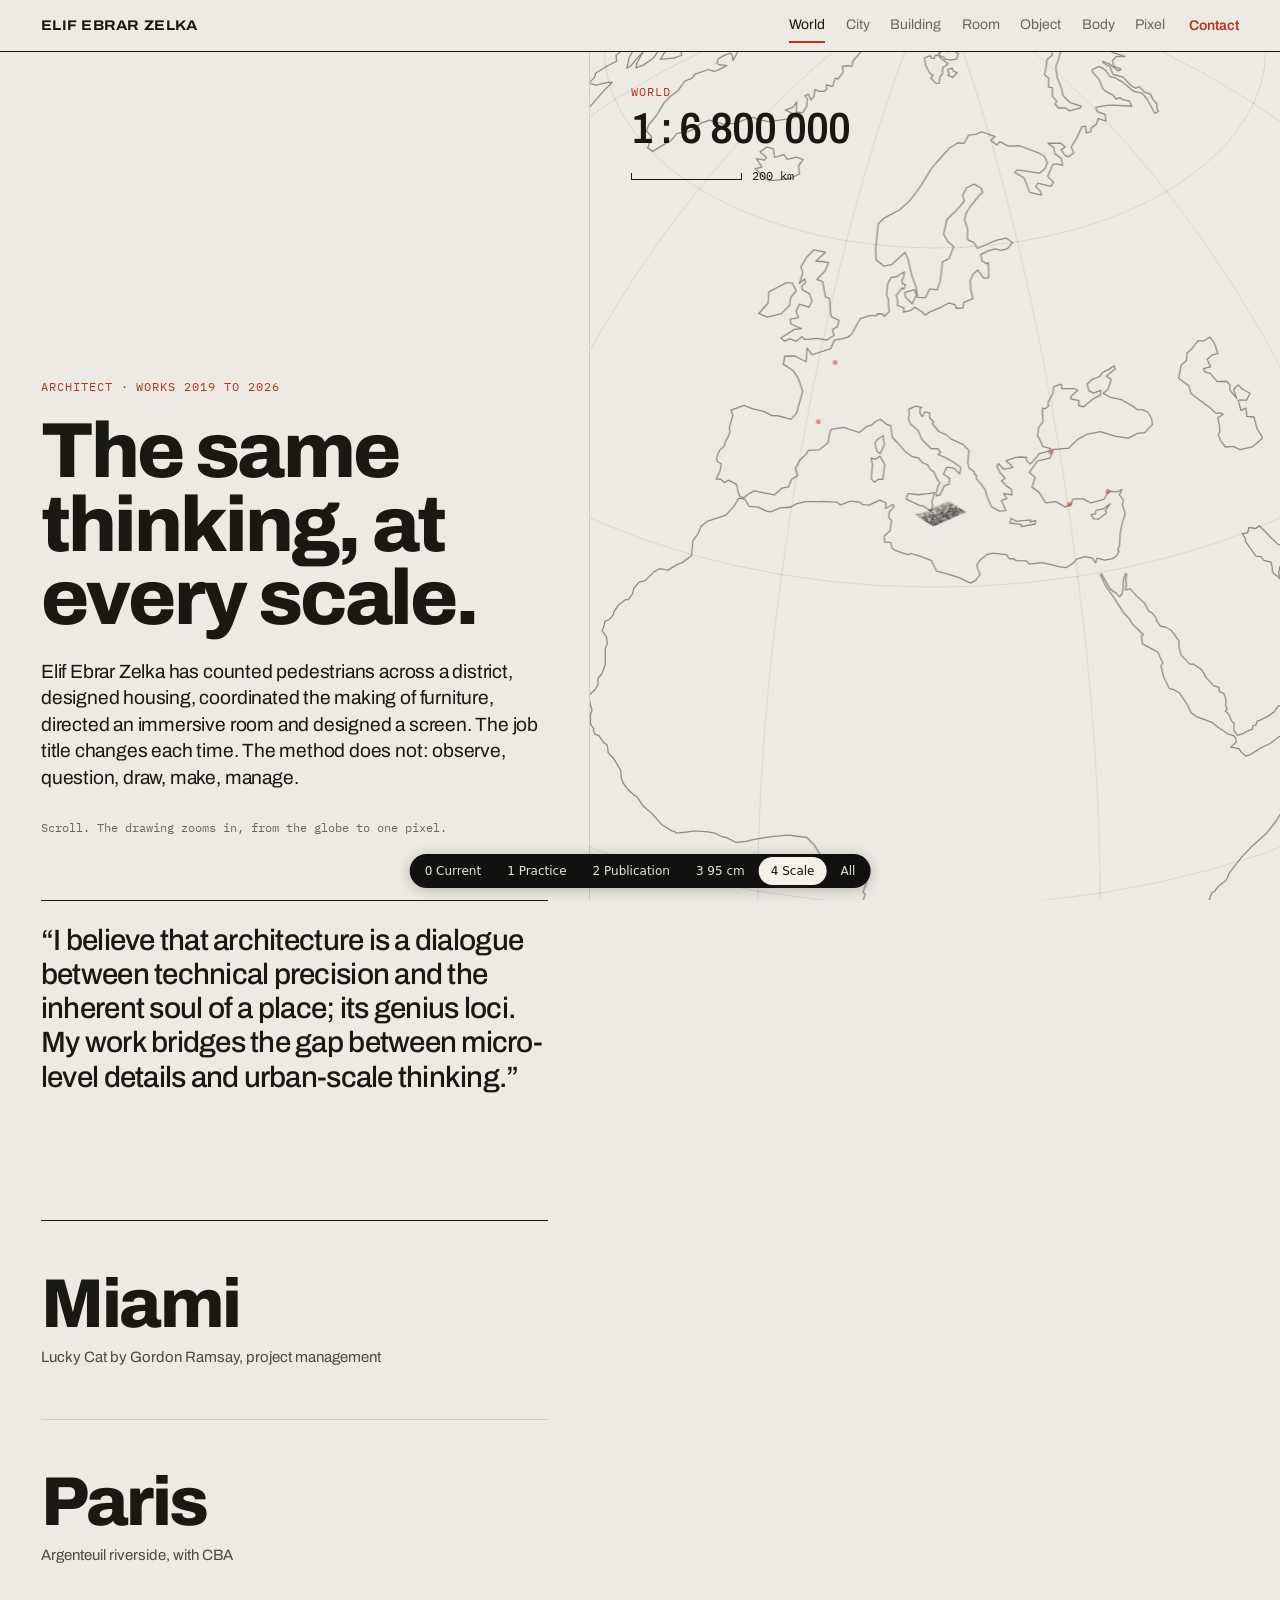
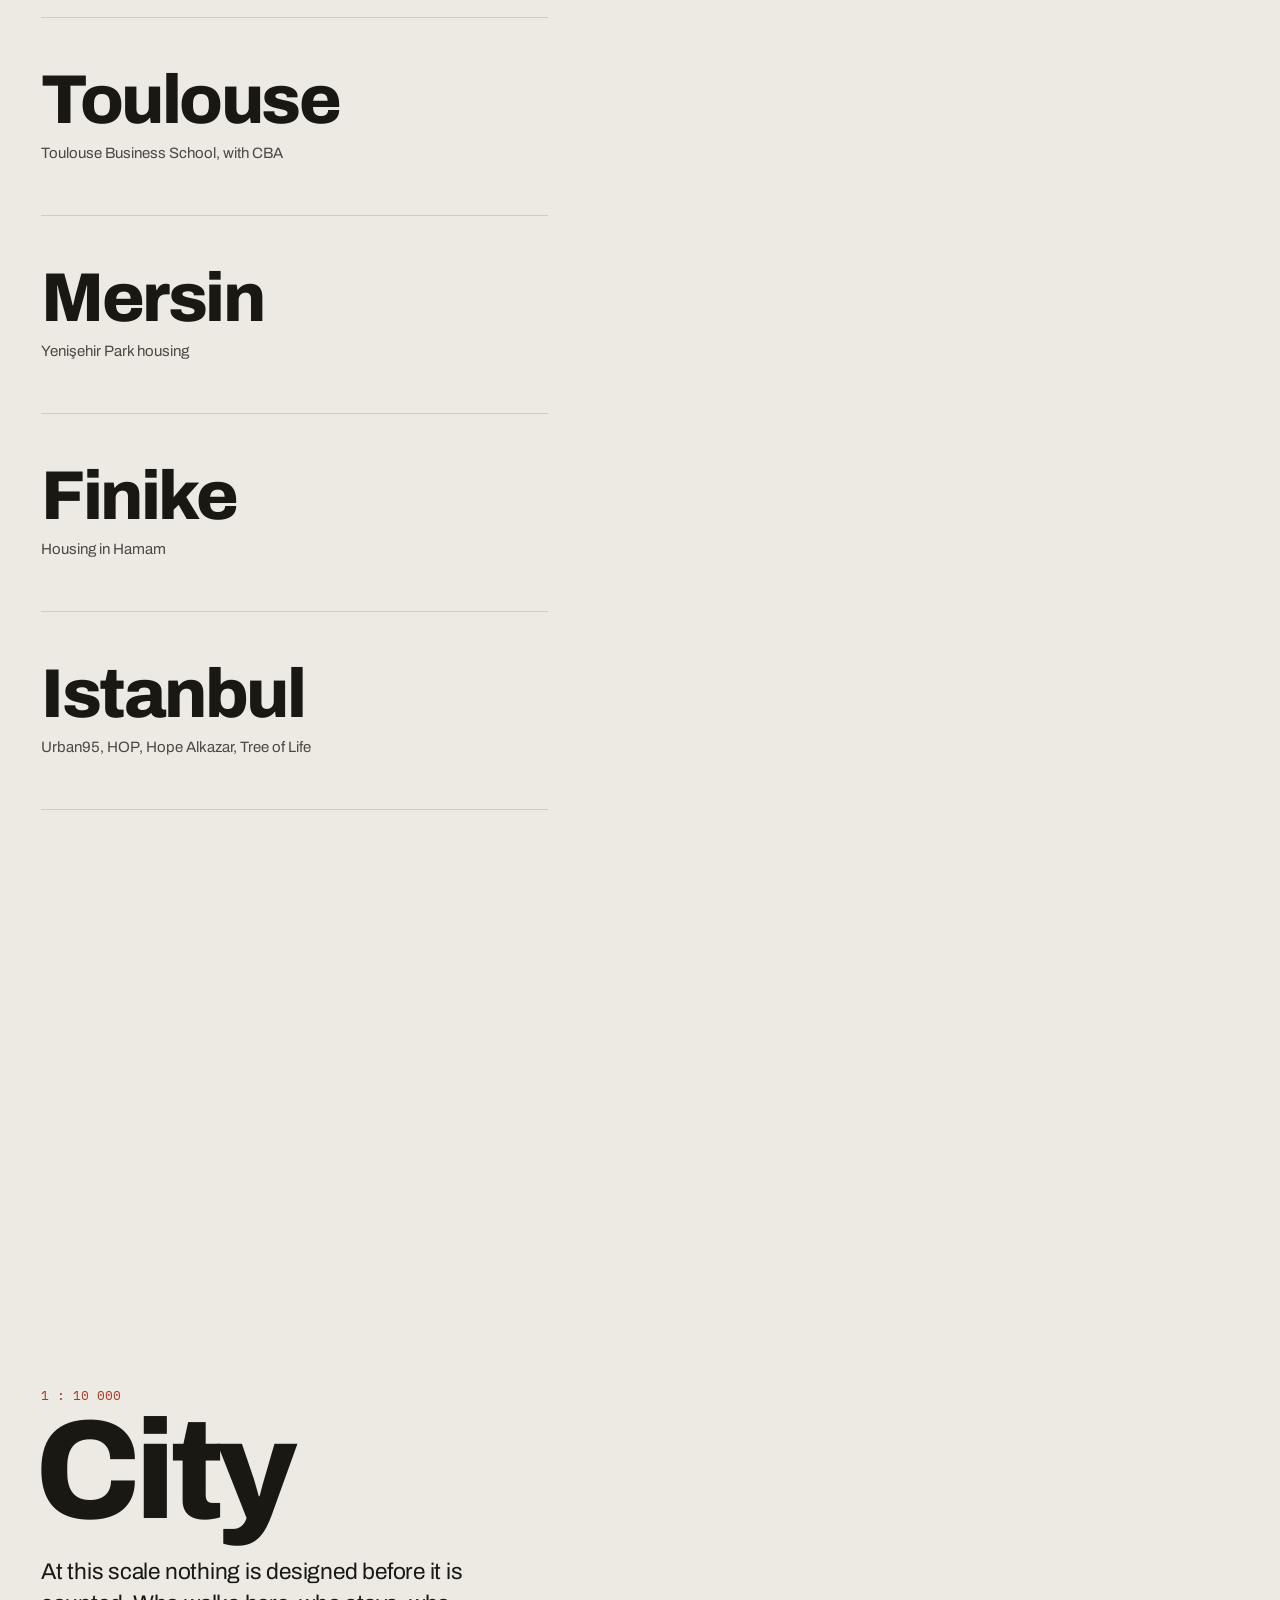
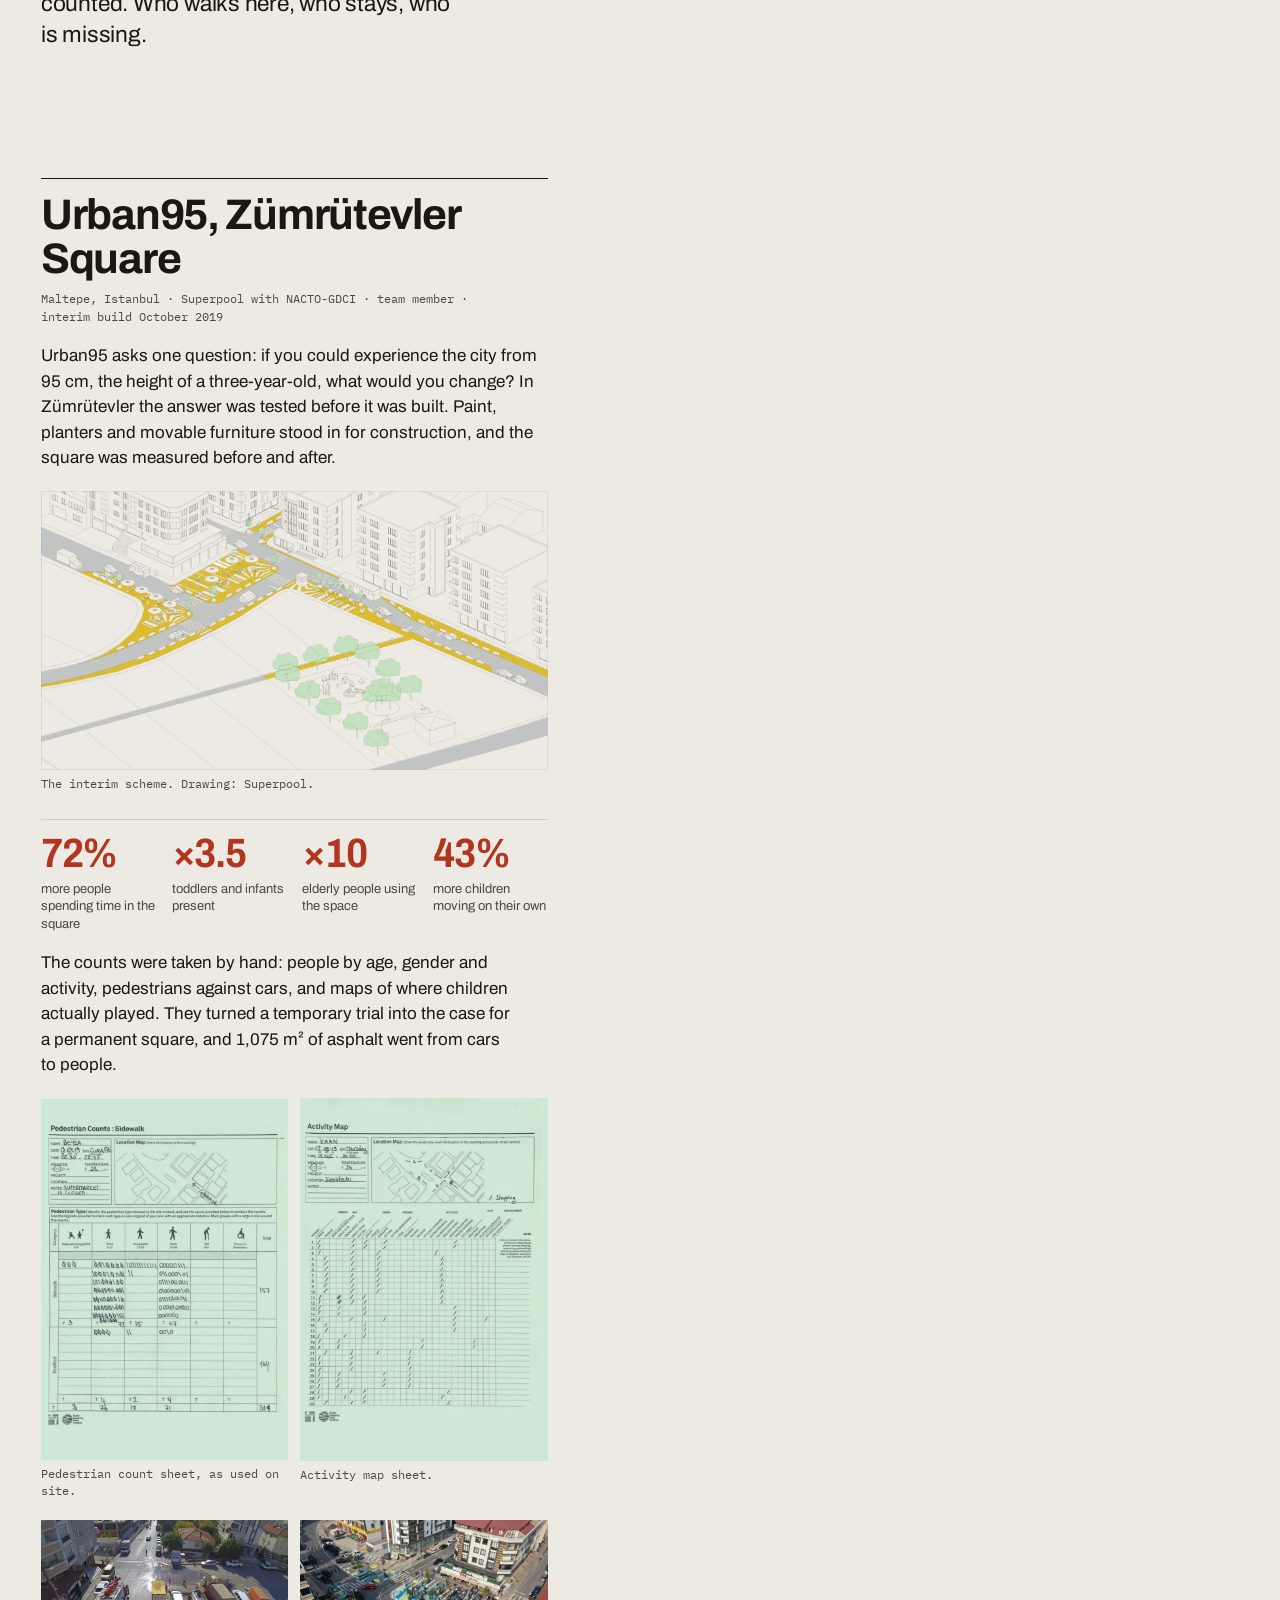
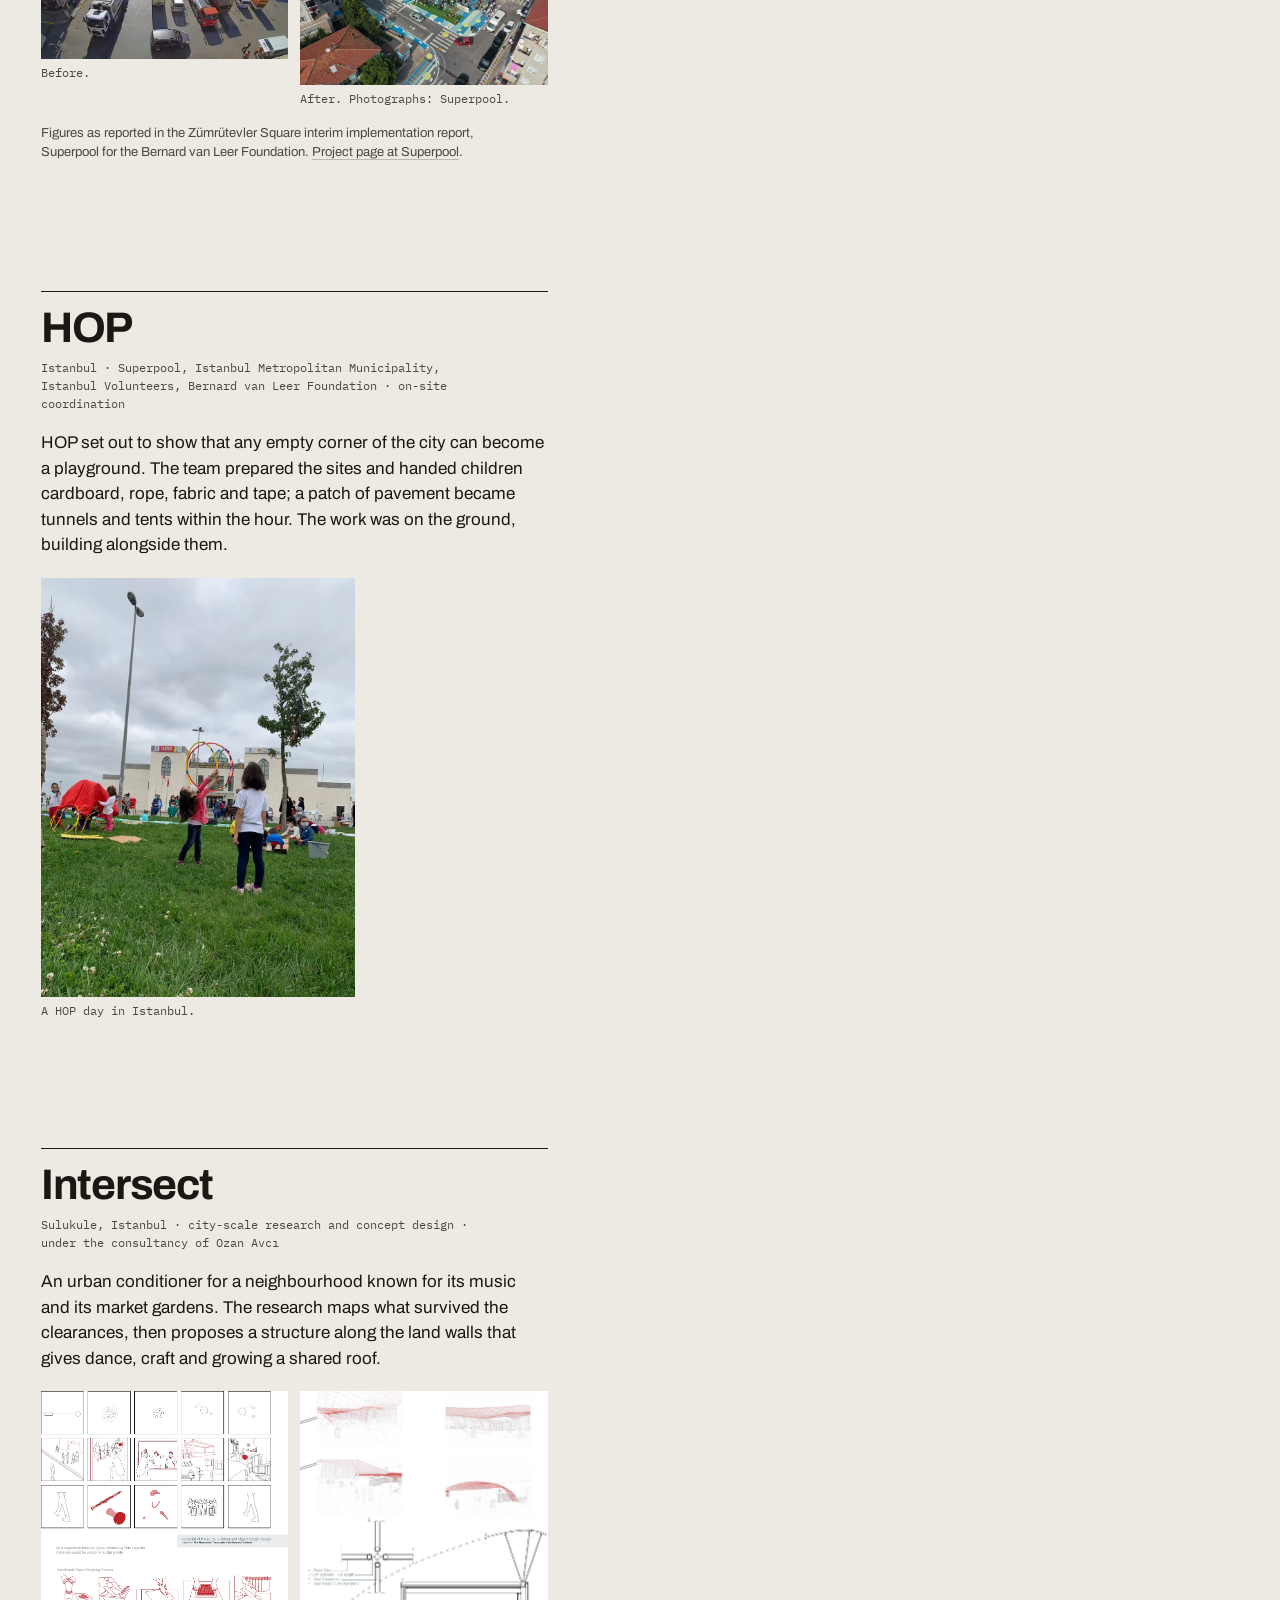
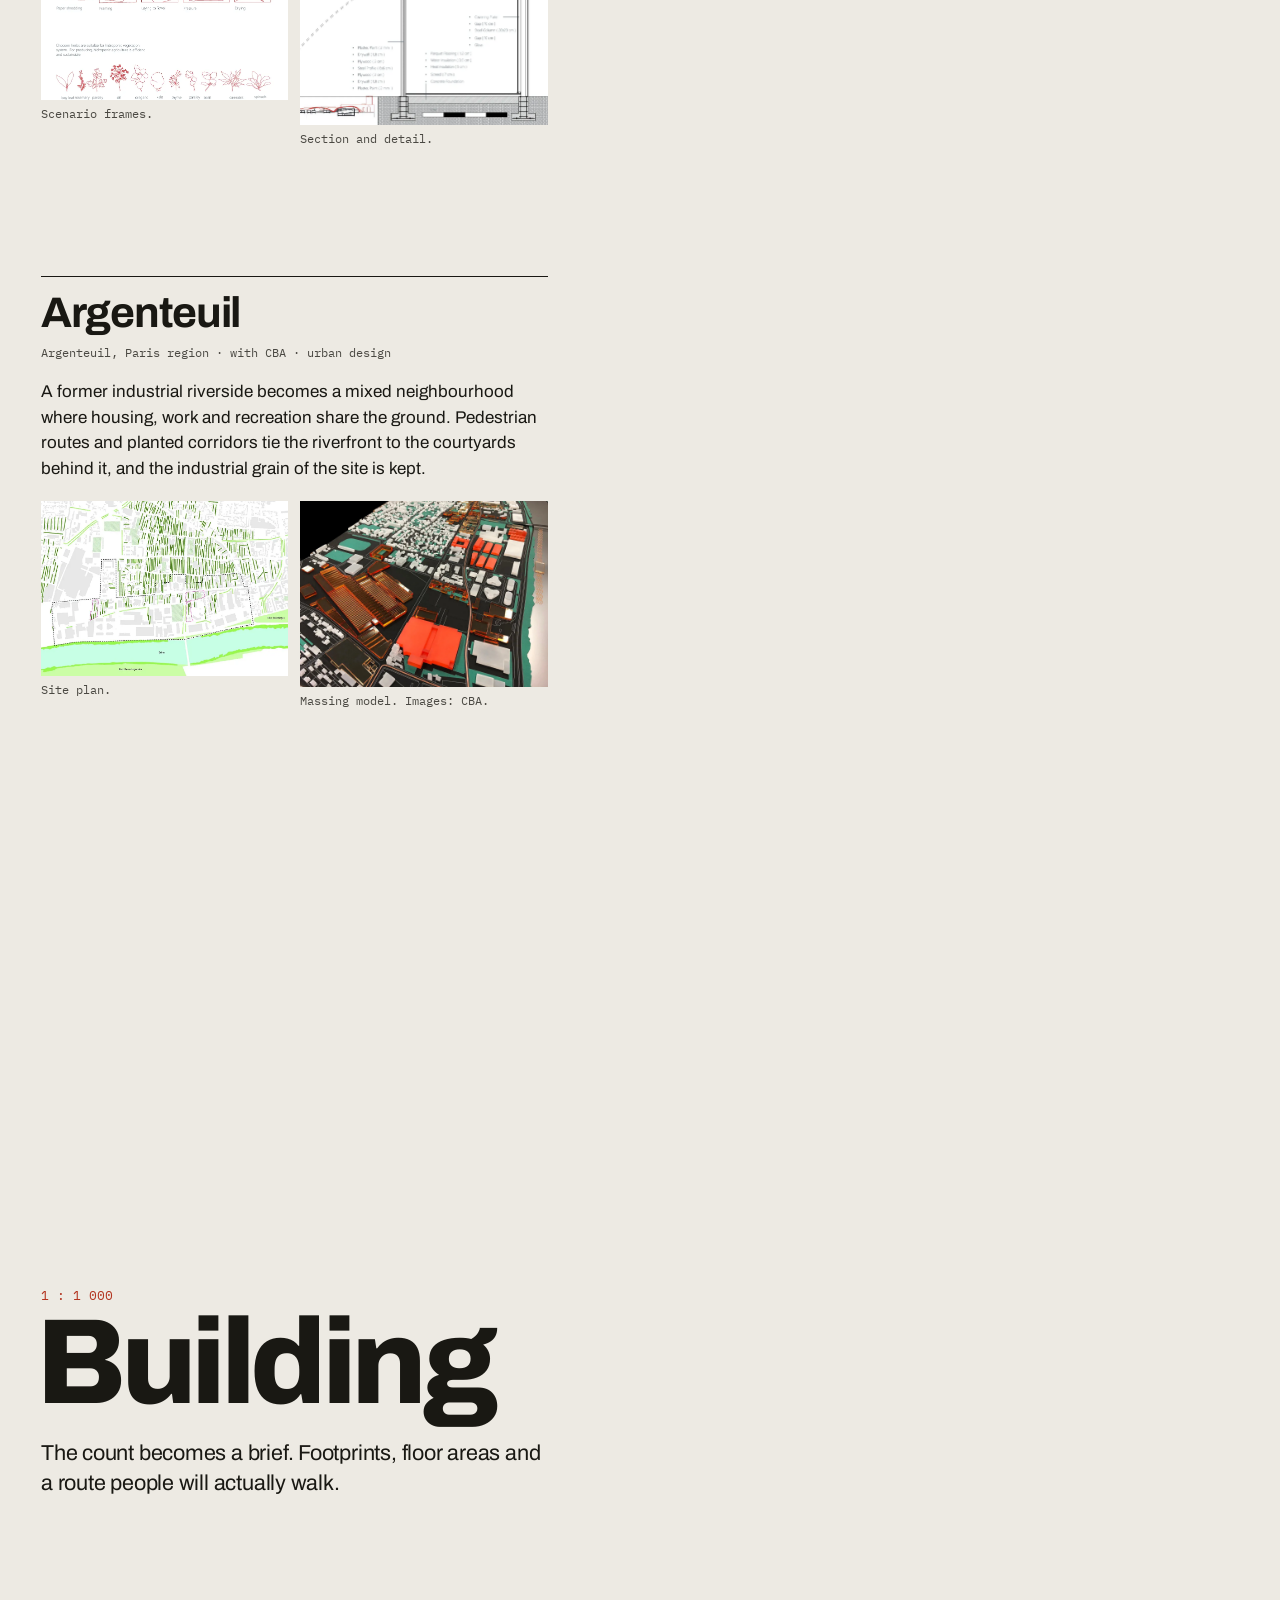
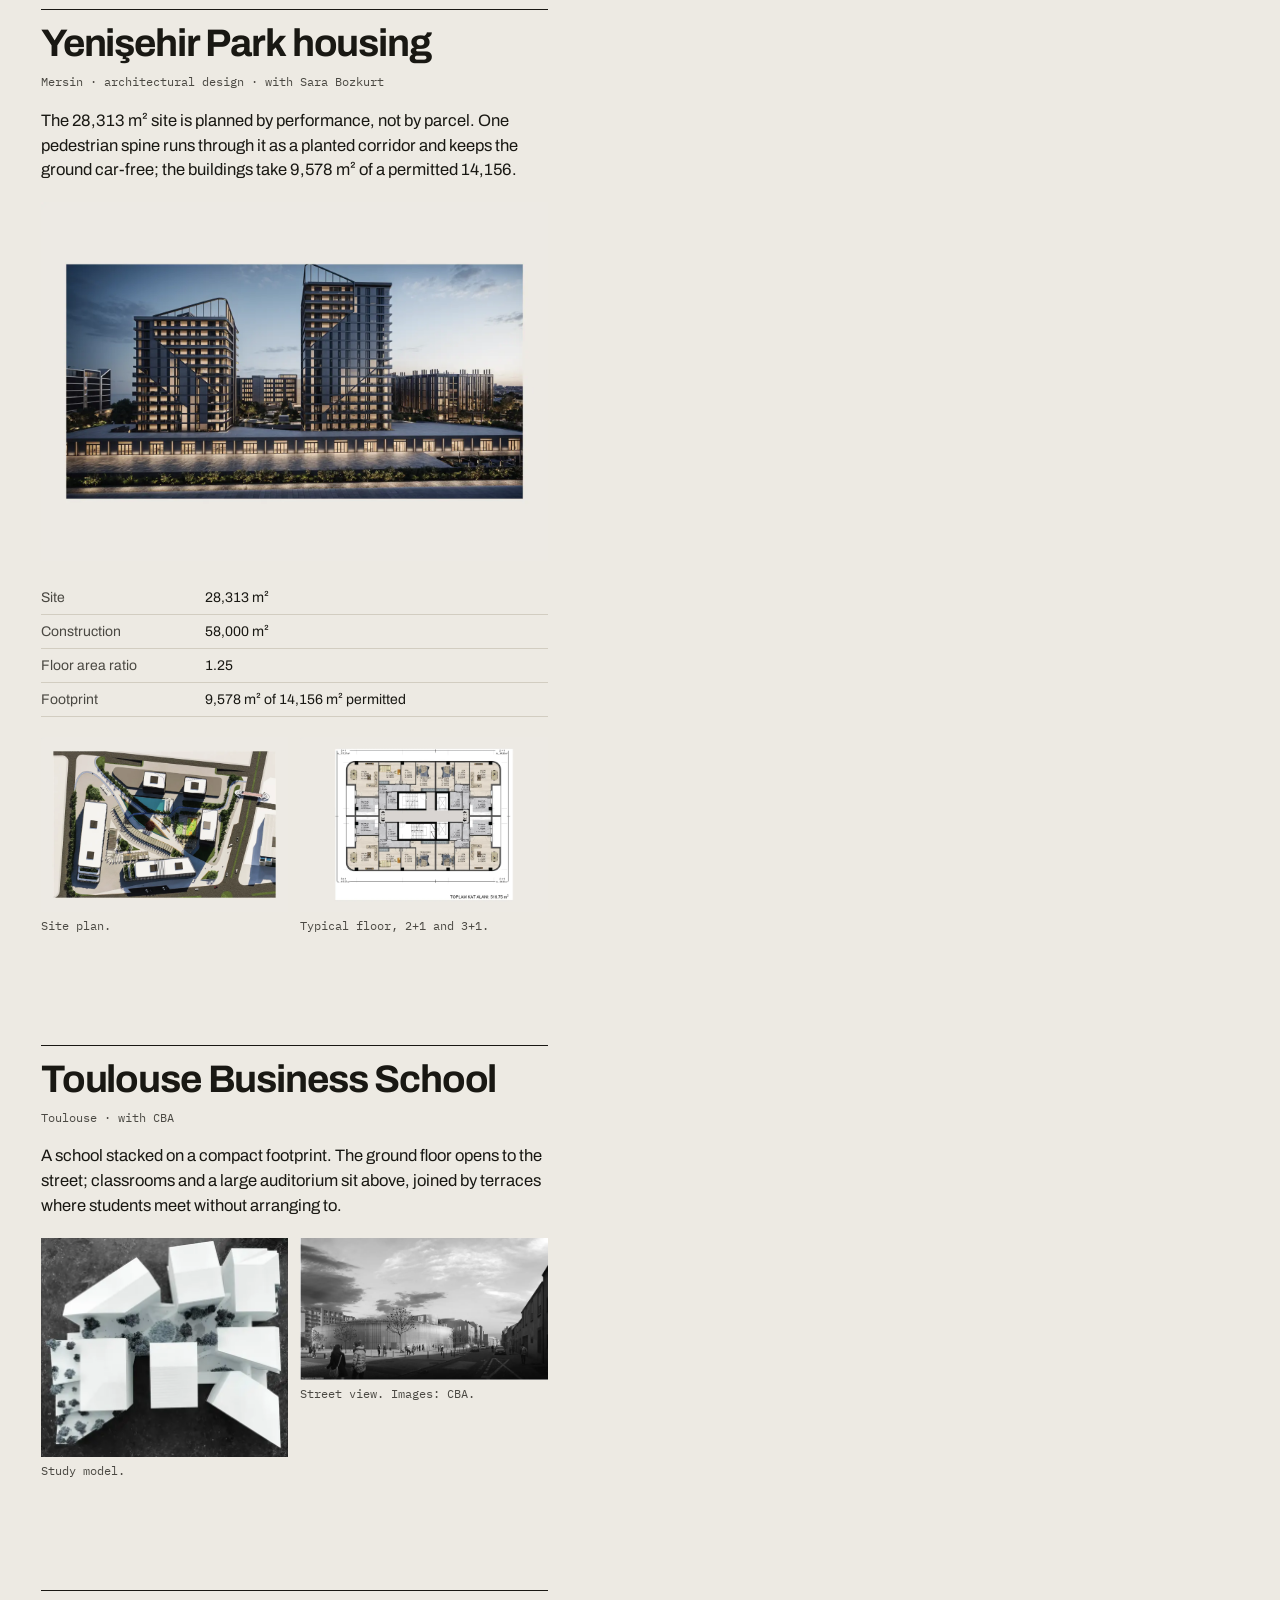
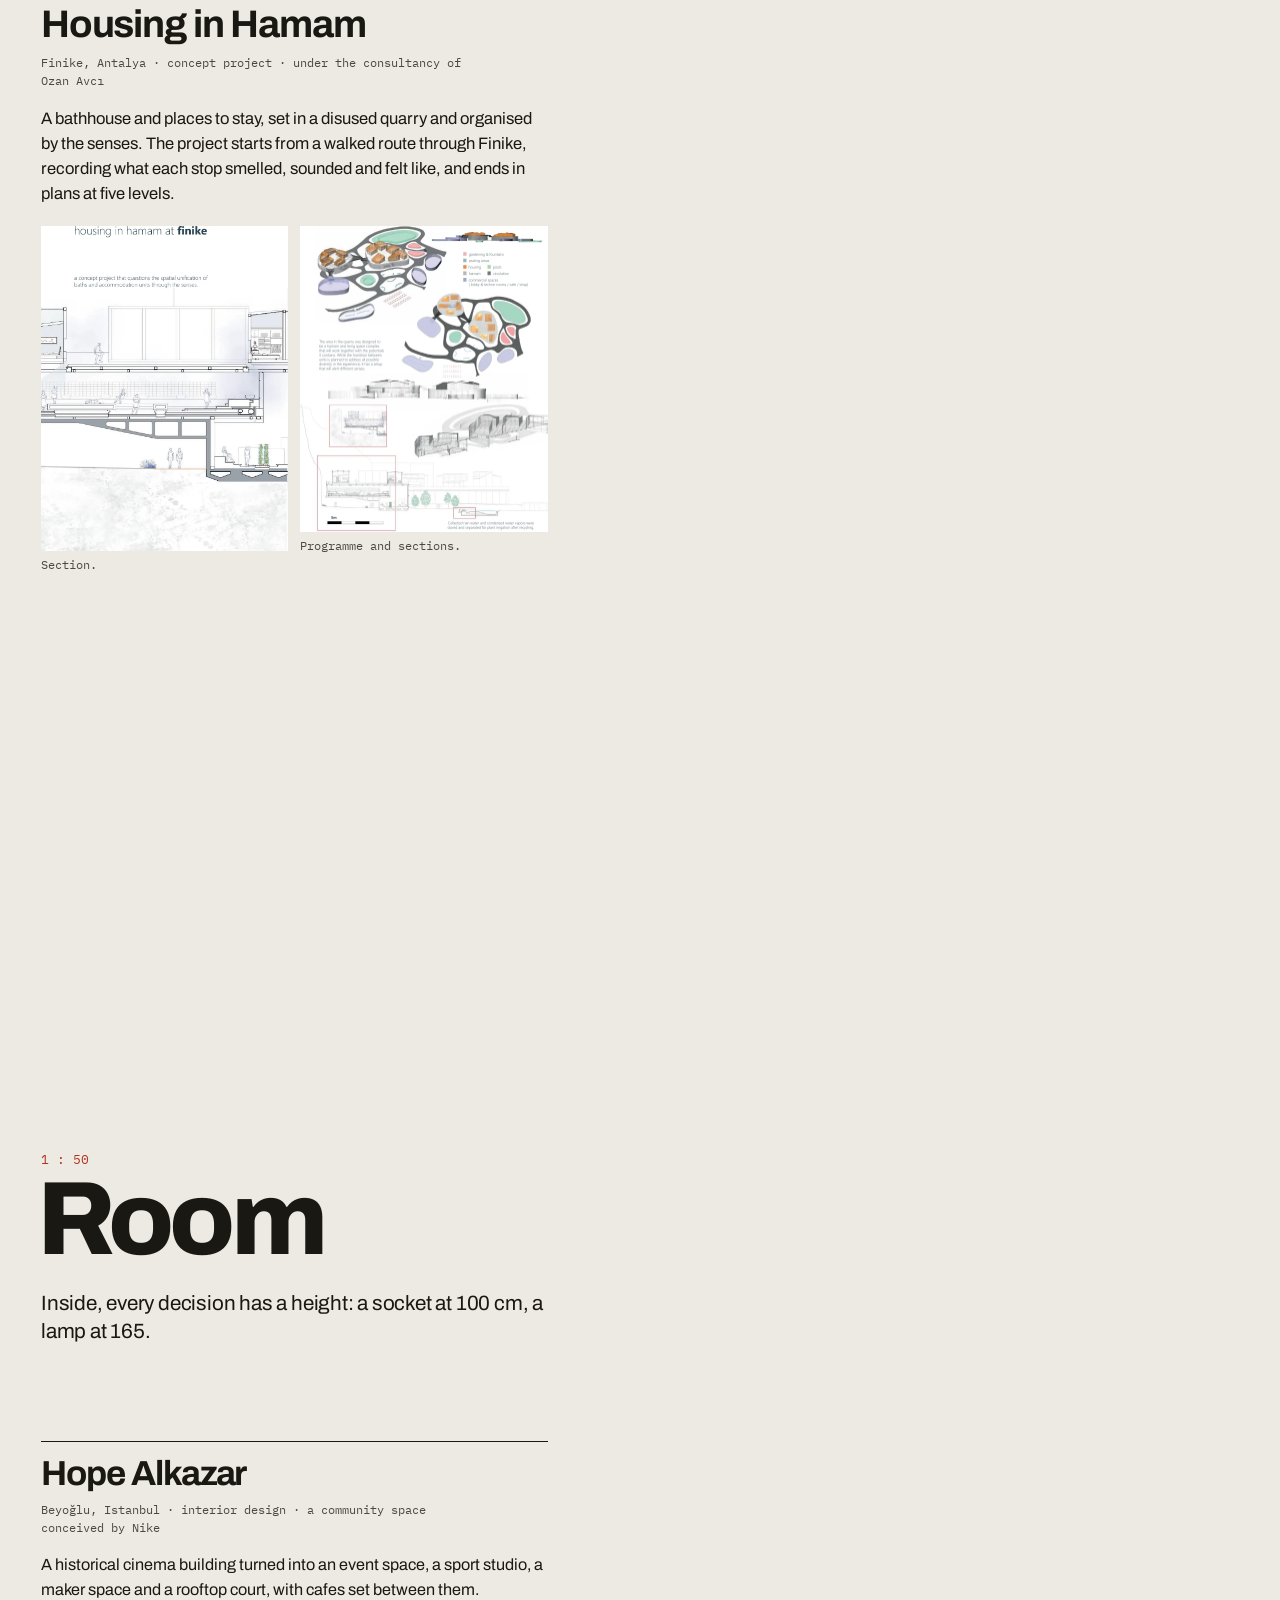
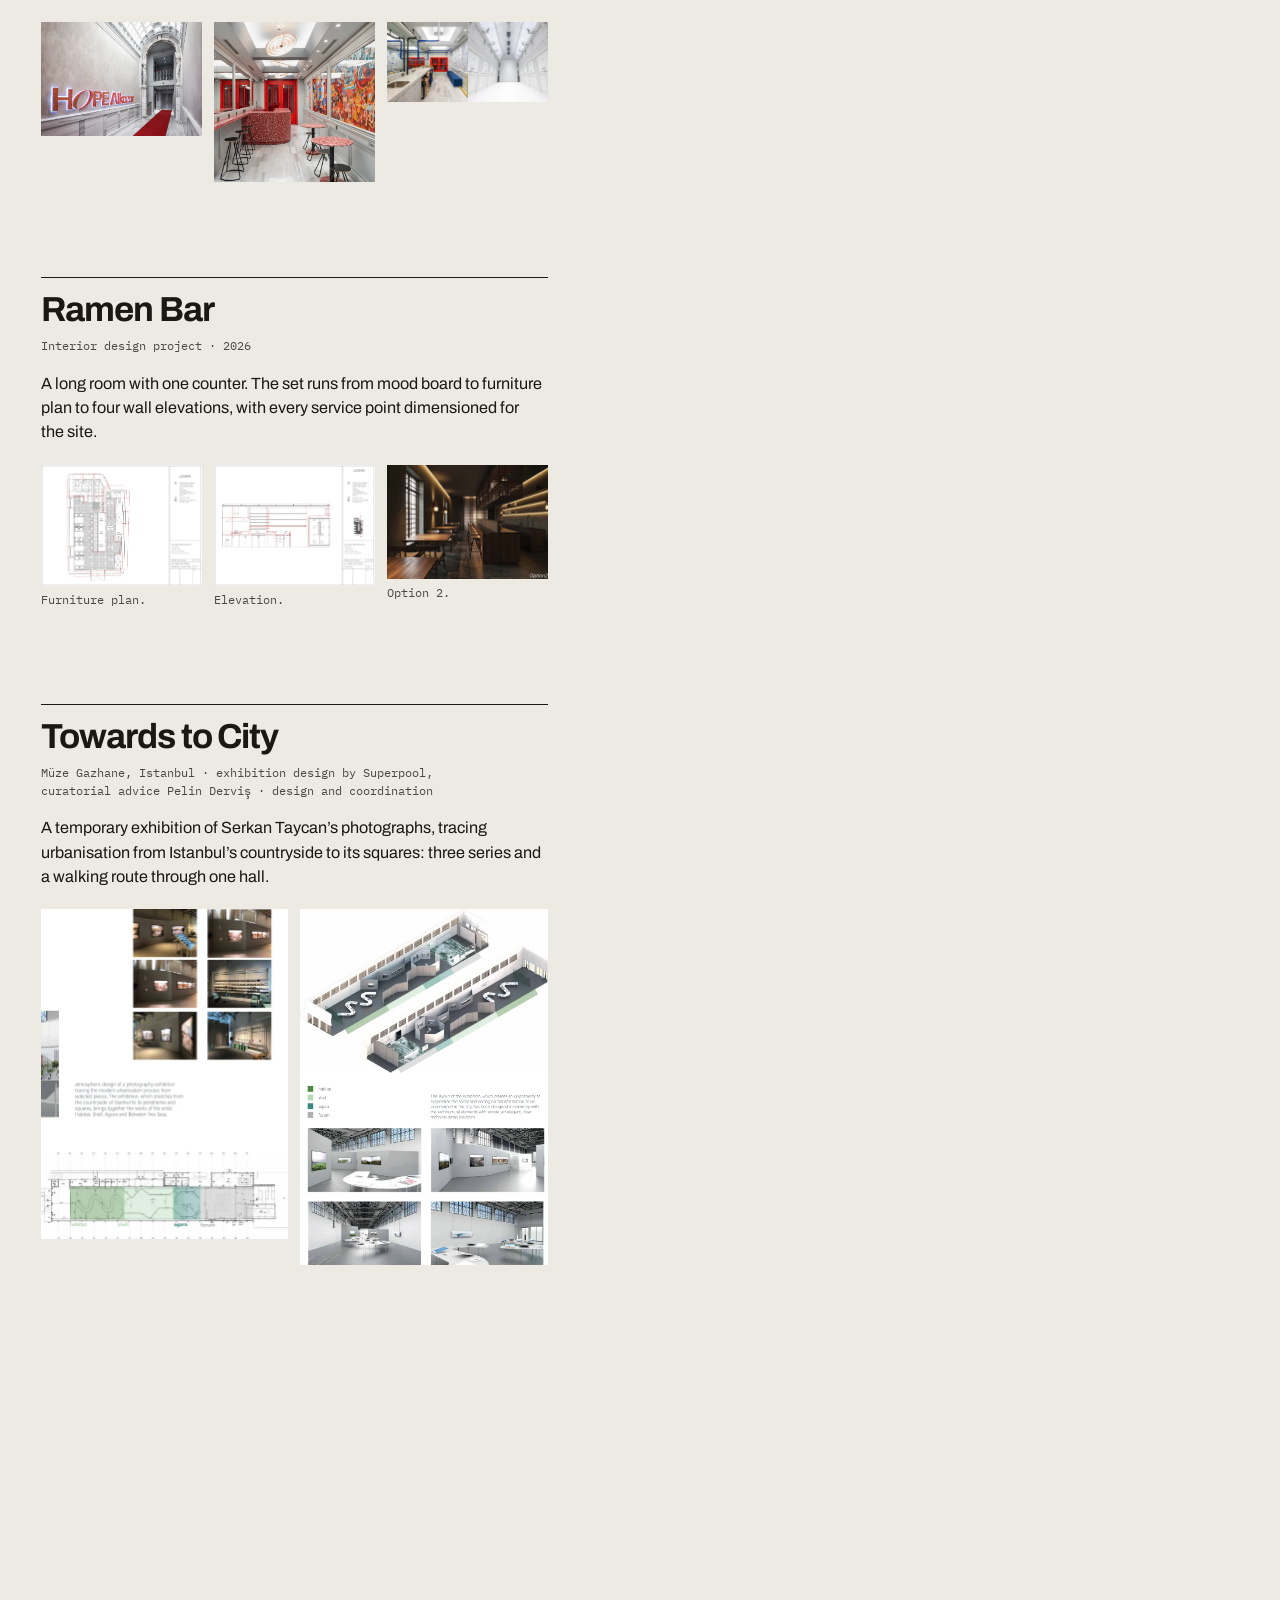
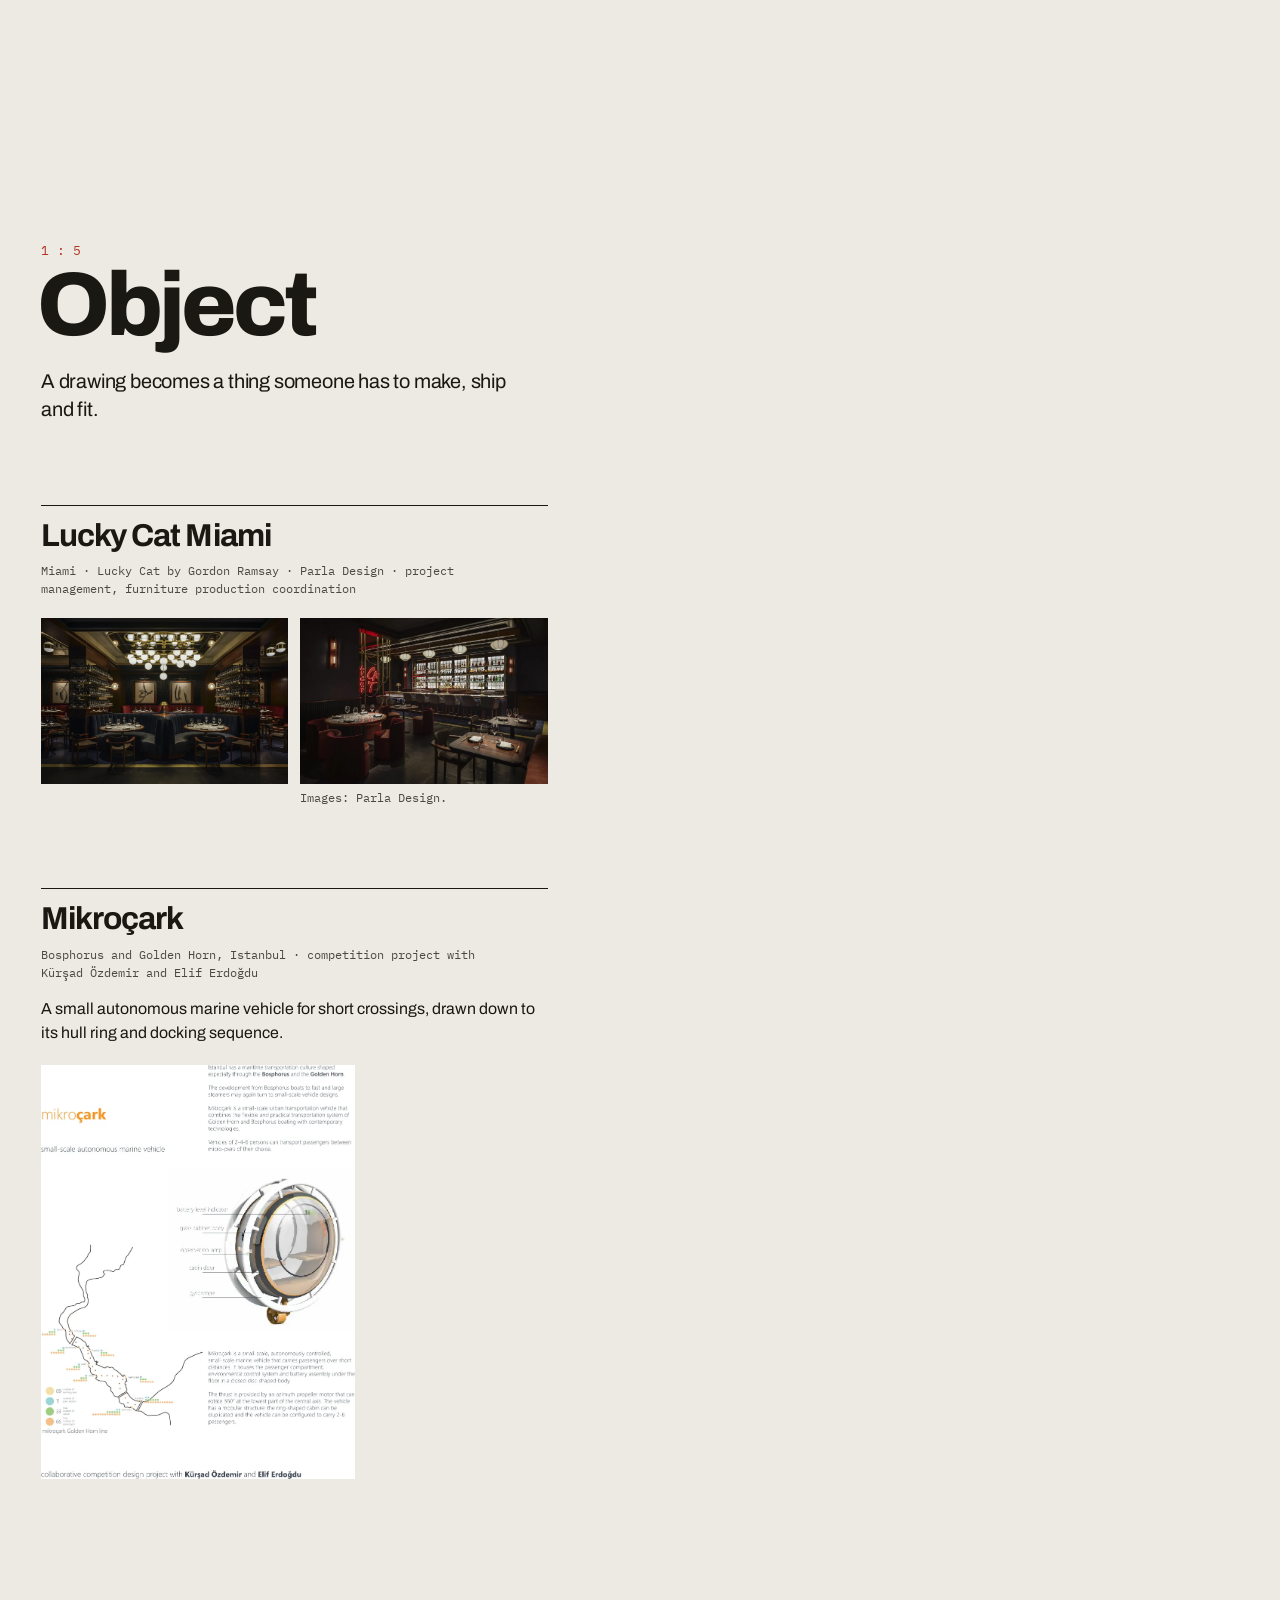
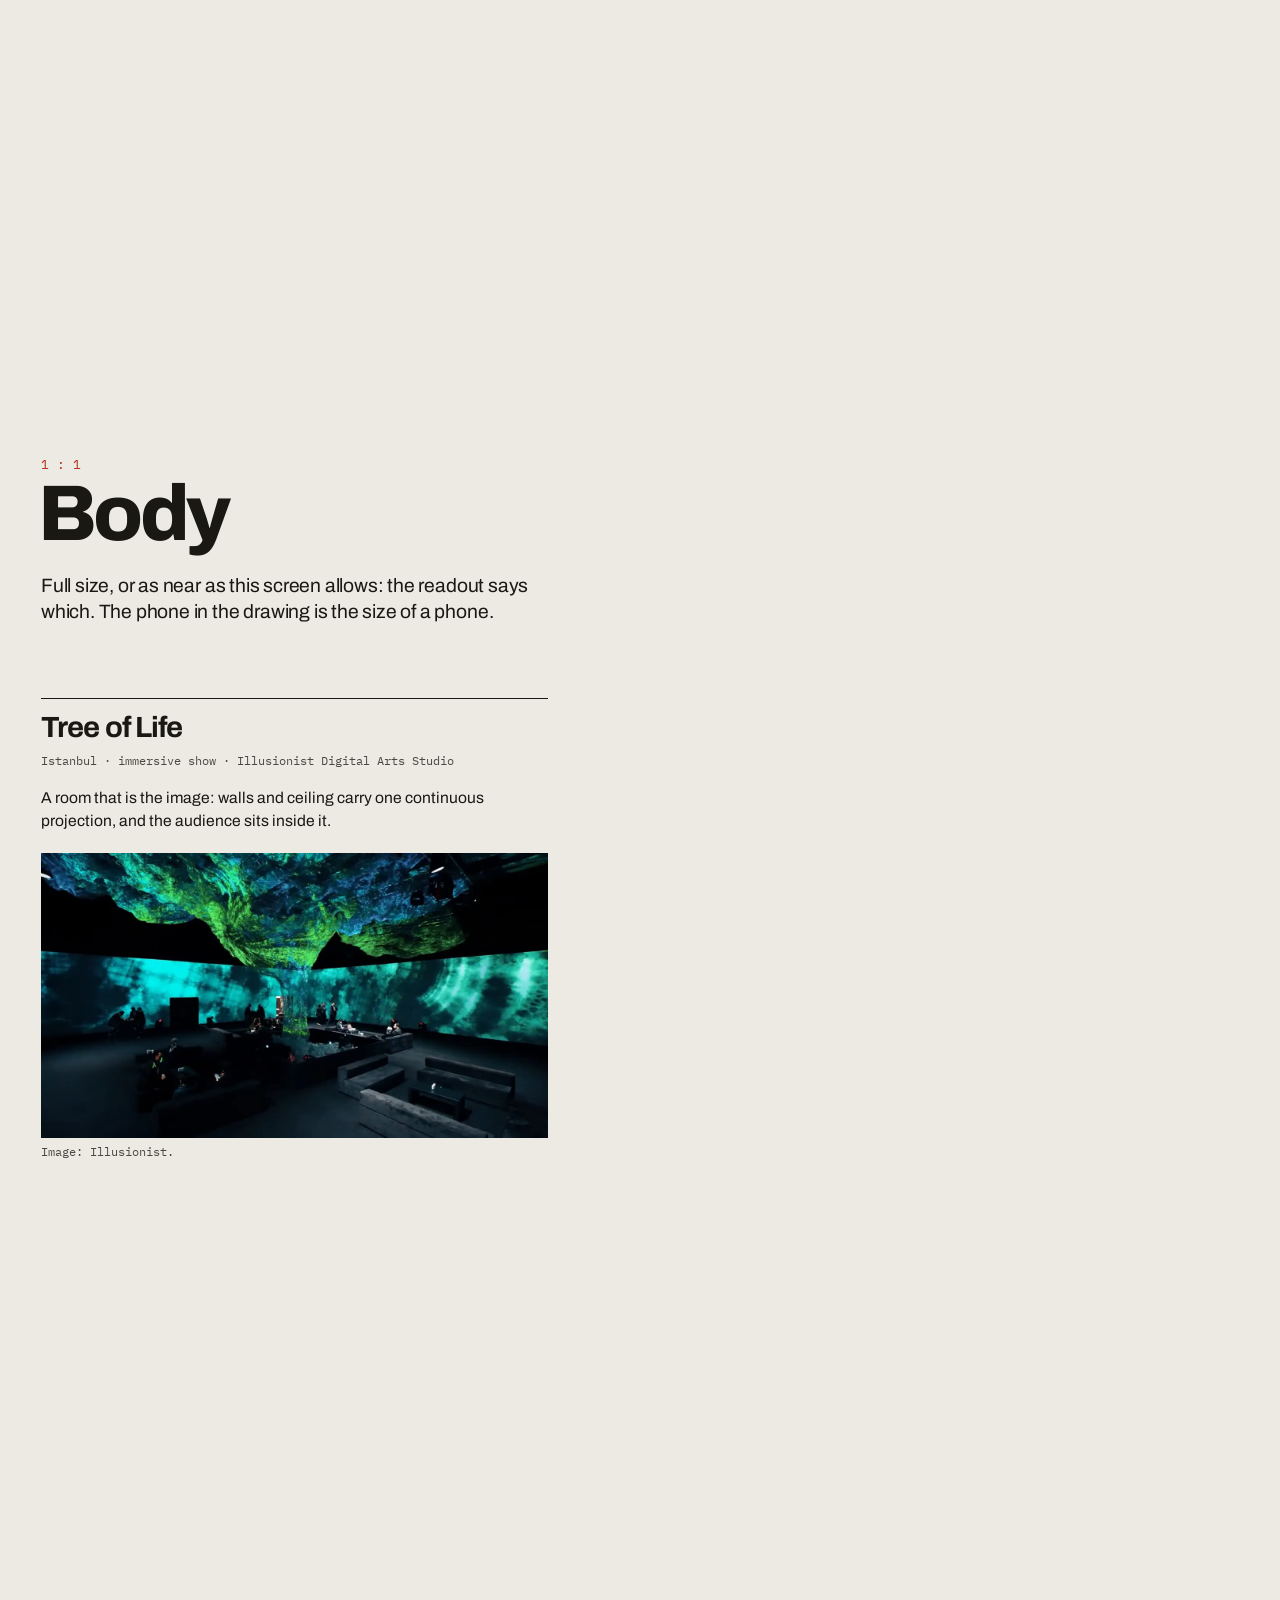
==== v4/index.html @ d8e7a348 "Add v4 Scale: a line-drawn globe that zooms from the world to a pixel One canvas turns to each proje" ====
<!doctype html>
<html lang="en">
<head>
<meta charset="utf-8">
<meta name="viewport" content="width=device-width, initial-scale=1, viewport-fit=cover">
<title>Elif Ebrar Zelka: works across scales</title>
<meta name="description" content="Elif Ebrar Zelka, architect. One way of thinking, shown at seven scales: from a city's pedestrian counts to a single pixel.">
<meta name="theme-color" content="#EDEAE3">
<link rel="icon" href="../favicon.svg" type="image/svg+xml">
<link rel="preconnect" href="https://fonts.googleapis.com">
<link rel="preconnect" href="https://fonts.gstatic.com" crossorigin>
<link href="https://fonts.googleapis.com/css2?family=Archivo:wdth,wght@62..125,400..800&amp;family=IBM+Plex+Mono:wght@400;500&amp;display=swap" rel="stylesheet">
<link rel="stylesheet" href="../shared/drawings.css">
<link rel="stylesheet" href="v4.css">
<script>document.documentElement.classList.add('js')</script>
</head>
<body>
<a class="skip" href="#world">Skip to the work</a>

<header class="top">
  <a class="brand" href="#world">Elif Ebrar Zelka</a>
  <nav class="ladder" aria-label="Scales">
    <a href="#world">World</a><a href="#city">City</a><a href="#building">Building</a><a href="#room">Room</a><a href="#object">Object</a><a href="#body">Body</a><a href="#pixel">Pixel</a>
  </nav>
  <a class="write" href="#contact">Contact</a>
</header>

<div class="stage" aria-hidden="true">
  <canvas id="wire"></canvas>
  <div class="hud">
    <p class="hud-stop" id="hud-stop">World</p>
    <p class="hud-n" id="hud-n">1 : 1</p>
    <div class="hud-scale"><i id="hud-bar"></i><span id="hud-len"></span></div>
  </div>
  <p class="hud-place" id="hud-place"></p>
</div>

<main>

<!-- ═══ WORLD ═══ -->
<section class="s s0" id="world" data-stop="World">
  <div class="hero" data-place="8,34">
    <p class="kicker">Architect · works 2019 to 2026</p>
    <h1>The same thinking, at every scale.</h1>
    <p class="lede">Elif Ebrar Zelka has counted pedestrians across a district, designed housing, coordinated the making of furniture, directed an immersive room and designed a screen. The job title changes each time. The method does not: observe, question, draw, make, manage.</p>
    <p class="hint">Scroll. The drawing zooms in, from the globe to one pixel.</p>
  </div>

  <blockquote class="say">
    <p>“I believe that architecture is a dialogue between technical precision and the inherent soul of a place; its genius loci. My work bridges the gap between micro-level details and urban-scale thinking.”</p>
  </blockquote>

  <ol class="places" aria-label="Where the work is">
    <li data-place="-80.19,25.76,Miami"><b>Miami</b><span>Lucky Cat by Gordon Ramsay, project management</span></li>
    <li data-place="2.25,48.95,Paris"><b>Paris</b><span>Argenteuil riverside, with CBA</span></li>
    <li data-place="1.44,43.6,Toulouse"><b>Toulouse</b><span>Toulouse Business School, with CBA</span></li>
    <li data-place="34.6,36.8,Mersin"><b>Mersin</b><span>Yenişehir Park housing</span></li>
    <li data-place="30.15,36.3,Finike"><b>Finike</b><span>Housing in Hamam</span></li>
    <li data-place="28.98,41.01,Istanbul"><b>Istanbul</b><span>Urban95, HOP, Hope Alkazar, Tree of Life</span></li>
  </ol>
</section>

<!-- ═══ CITY ═══ -->
<section class="s s1" id="city" data-stop="City">
  <header class="sh">
    <p class="sc">1 : 10 000</p>
    <h2>City</h2>
    <p class="lede">At this scale nothing is designed before it is counted. Who walks here, who stays, who is missing.</p>
  </header>

  <article class="pj" data-place="29.13,40.93,Istanbul" data-rv>
    <h3>Urban95, Zümrütevler Square</h3>
    <p class="meta">Maltepe, Istanbul · Superpool with NACTO-GDCI · team member · interim build October 2019</p>
    <p>Urban95 asks one question: if you could experience the city from 95 cm, the height of a three-year-old, what would you change? In Zümrütevler the answer was tested before it was built. Paint, planters and movable furniture stood in for construction, and the square was measured before and after.</p>
    <figure class="fig"><img src="img/urban95-axon.webp" width="1400" height="771" alt="Axonometric line drawing of the Zümrütevler junction with the reclaimed road surface marked in yellow" loading="lazy"><figcaption>The interim scheme. Drawing: Superpool.</figcaption></figure>
    <dl class="nums">
      <div><dt>72%</dt><dd>more people spending time in the square</dd></div>
      <div><dt>×3.5</dt><dd>toddlers and infants present</dd></div>
      <div><dt>×10</dt><dd>elderly people using the space</dd></div>
      <div><dt>43%</dt><dd>more children moving on their own</dd></div>
    </dl>
    <p>The counts were taken by hand: people by age, gender and activity, pedestrians against cars, and maps of where children actually played. They turned a temporary trial into the case for a permanent square, and 1,075 m² of asphalt went from cars to people.</p>
    <div class="g2">
      <figure class="fig"><img src="img/urban95-sheet-a.webp" width="726" height="1064" alt="Filled-in pedestrian count sheet for the sidewalks around the square" loading="lazy"><figcaption>Pedestrian count sheet, as used on site.</figcaption></figure>
      <figure class="fig"><img src="img/urban95-sheet-b.webp" width="720" height="1056" alt="Filled-in activity map sheet with tally marks" loading="lazy"><figcaption>Activity map sheet.</figcaption></figure>
    </div>
    <div class="g2">
      <figure class="fig"><img src="img/urban95-before.webp" width="1280" height="720" alt="Aerial photograph of the junction before: a wide asphalt crossing filled with trucks and cars" loading="lazy"><figcaption>Before.</figcaption></figure>
      <figure class="fig"><img src="img/urban95-after.webp" width="730" height="487" alt="Aerial photograph after: the junction painted, planted and full of people" loading="lazy"><figcaption>After. Photographs: Superpool.</figcaption></figure>
    </div>
    <p class="src">Figures as reported in the Zümrütevler Square interim implementation report, Superpool for the Bernard van Leer Foundation. <a href="https://superpool.org/projects/zumrutevler-square">Project page at Superpool</a>.</p>
  </article>

  <article class="pj" data-place="28.98,41.01,Istanbul" data-rv>
    <h3>HOP</h3>
    <p class="meta">Istanbul · Superpool, Istanbul Metropolitan Municipality, Istanbul Volunteers, Bernard van Leer Foundation · on-site coordination</p>
    <p>HOP set out to show that any empty corner of the city can become a playground. The team prepared the sites and handed children cardboard, rope, fabric and tape; a patch of pavement became tunnels and tents within the hour. The work was on the ground, building alongside them.</p>
    <figure class="fig narrow"><img src="img/hop.webp" width="908" height="1210" alt="Children playing with hoops and loose materials on a lawn in front of a city wall" loading="lazy"><figcaption>A HOP day in Istanbul.</figcaption></figure>
  </article>

  <article class="pj" data-place="28.94,41.02,Istanbul" data-rv>
    <h3>Intersect</h3>
    <p class="meta">Sulukule, Istanbul · city-scale research and concept design · under the consultancy of Ozan Avcı</p>
    <p>An urban conditioner for a neighbourhood known for its music and its market gardens. The research maps what survived the clearances, then proposes a structure along the land walls that gives dance, craft and growing a shared roof.</p>
    <div class="g2">
      <figure class="fig"><img src="img/intersect-b.webp" width="985" height="1228" alt="Portfolio sheet of storyboard frames and diagrams in black and red" loading="lazy"><figcaption>Scenario frames.</figcaption></figure>
      <figure class="fig"><img src="img/intersect-c.webp" width="993" height="1339" alt="Portfolio sheet with a structural section and construction detail" loading="lazy"><figcaption>Section and detail.</figcaption></figure>
    </div>
  </article>

  <article class="pj" data-place="2.25,48.95,Paris" data-rv>
    <h3>Argenteuil</h3>
    <p class="meta">Argenteuil, Paris region · with CBA · urban design</p>
    <p>A former industrial riverside becomes a mixed neighbourhood where housing, work and recreation share the ground. Pedestrian routes and planted corridors tie the riverfront to the courtyards behind it, and the industrial grain of the site is kept.</p>
    <div class="g2">
      <figure class="fig"><img src="img/argenteuil-plan.webp" width="943" height="667" alt="Site plan of the Argenteuil riverside with plots in green" loading="lazy"><figcaption>Site plan.</figcaption></figure>
      <figure class="fig"><img src="img/argenteuil-model.webp" width="1200" height="900" alt="Massing model of the neighbourhood with new buildings in orange" loading="lazy"><figcaption>Massing model. Images: CBA.</figcaption></figure>
    </div>
  </article>
</section>

<!-- ═══ BUILDING ═══ -->
<section class="s s2" id="building" data-stop="Building">
  <header class="sh">
    <p class="sc">1 : 1 000</p>
    <h2>Building</h2>
    <p class="lede">The count becomes a brief. Footprints, floor areas and a route people will actually walk.</p>
  </header>

  <article class="pj" data-place="34.6,36.8,Mersin" data-rv>
    <h3>Yenişehir Park housing</h3>
    <p class="meta">Mersin · architectural design · with Sara Bozkurt</p>
    <p>The 28,313 m² site is planned by performance, not by parcel. One pedestrian spine runs through it as a planted corridor and keeps the ground car-free; the buildings take 9,578 m² of a permitted 14,156.</p>
    <figure class="fig"><img src="img/mersin-a.webp" width="1400" height="990" alt="Rendered view of two residential towers above a long podium at dusk" loading="lazy"></figure>
    <dl class="facts">
      <div><dt>Site</dt><dd>28,313 m²</dd></div>
      <div><dt>Construction</dt><dd>58,000 m²</dd></div>
      <div><dt>Floor area ratio</dt><dd>1.25</dd></div>
      <div><dt>Footprint</dt><dd>9,578 m² of 14,156 m² permitted</dd></div>
    </dl>
    <div class="g2">
      <figure class="fig"><img src="img/mersin-site.webp" width="1400" height="991" alt="Rendered site plan seen from above with towers, podium and the curving pedestrian route" loading="lazy"><figcaption>Site plan.</figcaption></figure>
      <figure class="fig"><img src="img/mersin-plan.webp" width="1400" height="990" alt="Typical floor plan of a tower with eight apartments around a central core" loading="lazy"><figcaption>Typical floor, 2+1 and 3+1.</figcaption></figure>
    </div>
  </article>

  <article class="pj" data-place="1.44,43.6,Toulouse" data-rv>
    <h3>Toulouse Business School</h3>
    <p class="meta">Toulouse · with CBA</p>
    <p>A school stacked on a compact footprint. The ground floor opens to the street; classrooms and a large auditorium sit above, joined by terraces where students meet without arranging to.</p>
    <div class="g2">
      <figure class="fig"><img src="img/toulouse-model.webp" width="500" height="442" alt="White study model of the school seen from above" loading="lazy"><figcaption>Study model.</figcaption></figure>
      <figure class="fig"><img src="img/toulouse-view.webp" width="1250" height="719" alt="Black and white street view of the proposed school" loading="lazy"><figcaption>Street view. Images: CBA.</figcaption></figure>
    </div>
  </article>

  <article class="pj" data-place="30.15,36.3,Finike" data-rv>
    <h3>Housing in Hamam</h3>
    <p class="meta">Finike, Antalya · concept project · under the consultancy of Ozan Avcı</p>
    <p>A bathhouse and places to stay, set in a disused quarry and organised by the senses. The project starts from a walked route through Finike, recording what each stop smelled, sounded and felt like, and ends in plans at five levels.</p>
    <div class="g2">
      <figure class="fig"><img src="img/hamam-a.webp" width="874" height="1148" alt="Portfolio sheet with a long section through the bathhouse and quarry wall" loading="lazy"><figcaption>Section.</figcaption></figure>
      <figure class="fig"><img src="img/hamam-b.webp" width="992" height="1228" alt="Portfolio sheet with a coloured programme plan and sections" loading="lazy"><figcaption>Programme and sections.</figcaption></figure>
    </div>
  </article>
</section>

<!-- ═══ ROOM ═══ -->
<section class="s s3" id="room" data-stop="Room">
  <header class="sh">
    <p class="sc">1 : 50</p>
    <h2>Room</h2>
    <p class="lede">Inside, every decision has a height: a socket at 100 cm, a lamp at 165.</p>
  </header>

  <article class="pj" data-place="28.98,41.03,Istanbul" data-rv>
    <h3>Hope Alkazar</h3>
    <p class="meta">Beyoğlu, Istanbul · interior design · a community space conceived by Nike</p>
    <p>A historical cinema building turned into an event space, a sport studio, a maker space and a rooftop court, with cafes set between them.</p>
    <div class="g3">
      <figure class="fig"><img src="img/hope-c.webp" width="1152" height="816" alt="Entrance passage with a red carpet and the Hope Alkazar sign" loading="lazy"></figure>
      <figure class="fig"><img src="img/hope-a.webp" width="1084" height="1081" alt="Cafe interior with a red terrazzo counter and stools" loading="lazy"></figure>
      <figure class="fig"><img src="img/hope-b.webp" width="1400" height="699" alt="Two interior views: a cafe bar and a white panelled hall" loading="lazy"></figure>
    </div>
  </article>

  <article class="pj" data-rv>
    <h3>Ramen Bar</h3>
    <p class="meta">Interior design project · 2026</p>
    <p>A long room with one counter. The set runs from mood board to furniture plan to four wall elevations, with every service point dimensioned for the site.</p>
    <div class="g3">
      <figure class="fig"><img src="img/ramen-plan.webp" width="1300" height="981" alt="Furniture layout plan of the ramen bar" loading="lazy"><figcaption>Furniture plan.</figcaption></figure>
      <figure class="fig"><img src="img/ramen-elev.webp" width="1300" height="981" alt="Wall elevation with the counter and seven stools" loading="lazy"><figcaption>Elevation.</figcaption></figure>
      <figure class="fig"><img src="img/ramen-a.webp" width="1300" height="920" alt="Visualisation of the dark timber interior with the counter on the right" loading="lazy"><figcaption>Option 2.</figcaption></figure>
    </div>
  </article>

  <article class="pj" data-place="28.95,41.04,Istanbul" data-rv>
    <h3>Towards to City</h3>
    <p class="meta">Müze Gazhane, Istanbul · exhibition design by Superpool, curatorial advice Pelin Derviş · design and coordination</p>
    <p>A temporary exhibition of Serkan Taycan’s photographs, tracing urbanisation from Istanbul’s countryside to its squares: three series and a walking route through one hall.</p>
    <div class="g2">
      <figure class="fig"><img src="img/towards-a.webp" width="992" height="1321" alt="Portfolio sheet with photographs of the exhibition hall and its plan" loading="lazy"></figure>
      <figure class="fig"><img src="img/towards-b.webp" width="850" height="1223" alt="Portfolio sheet with an axonometric of the hall and views of the display walls" loading="lazy"></figure>
    </div>
  </article>
</section>

<!-- ═══ OBJECT ═══ -->
<section class="s s4" id="object" data-stop="Object">
  <header class="sh">
    <p class="sc">1 : 5</p>
    <h2>Object</h2>
    <p class="lede">A drawing becomes a thing someone has to make, ship and fit.</p>
  </header>

  <article class="pj" data-place="-80.19,25.76,Miami" data-rv>
    <h3>Lucky Cat Miami</h3>
    <p class="meta">Miami · Lucky Cat by Gordon Ramsay · Parla Design · project management, furniture production coordination</p>
    <div class="g2">
      <figure class="fig"><img src="img/lucky-a.webp" width="1400" height="934" alt="Dining room with curved banquettes under a ceiling of globe lights" loading="lazy"></figure>
      <figure class="fig"><img src="img/lucky-b.webp" width="1400" height="934" alt="Bar and dining tables in dark timber and red" loading="lazy"><figcaption>Images: Parla Design.</figcaption></figure>
    </div>
  </article>

  <article class="pj" data-place="29.0,41.03,Istanbul" data-rv>
    <h3>Mikroçark</h3>
    <p class="meta">Bosphorus and Golden Horn, Istanbul · competition project with Kürşad Özdemir and Elif Erdoğdu</p>
    <p>A small autonomous marine vehicle for short crossings, drawn down to its hull ring and docking sequence.</p>
    <figure class="fig narrow"><img src="img/mikrocark.webp" width="831" height="1095" alt="Portfolio sheet with an exploded drawing of the circular vessel and a route map" loading="lazy"></figure>
  </article>
</section>

<!-- ═══ BODY ═══ -->
<section class="s s5" id="body" data-stop="Body">
  <header class="sh">
    <p class="sc">1 : 1</p>
    <h2>Body</h2>
    <p class="lede">Full size, or as near as this screen allows: the readout says which. The phone in the drawing is the size of a phone.</p>
  </header>

  <article class="pj" data-place="28.98,41.01,Istanbul" data-rv>
    <h3>Tree of Life</h3>
    <p class="meta">Istanbul · immersive show · Illusionist Digital Arts Studio</p>
    <p>A room that is the image: walls and ceiling carry one continuous projection, and the audience sits inside it.</p>
    <figure class="fig"><img src="img/tree-a.webp" width="1280" height="720" alt="Audience seated inside a hall whose walls and ceiling are covered by a green and blue projection" loading="lazy"><figcaption>Image: Illusionist.</figcaption></figure>
  </article>
</section>

<!-- ═══ PIXEL ═══ -->
<section class="s s6" id="pixel" data-stop="Pixel">
  <header class="sh">
    <p class="sc">Larger than life</p>
    <h2>Pixel</h2>
    <p class="lede">Past full size the drawing magnifies. One pixel of a phone screen is three lights, 55 µm across.</p>
  </header>

  <article class="pj" data-rv>
    <h3>XYRO</h3>
    <p class="meta">Digital product · UX design</p>
    <p>Material for this project is being prepared.</p>
  </article>

  <div class="contact" id="contact">
    <h2>Write to Elif</h2>
    <p><a href="mailto:zelkaebrar@gmail.com">zelkaebrar@gmail.com</a></p>
  </div>
</section>

</main>

<footer class="foot">
  <p>© 2026 Elif Ebrar Zelka</p>
  <p>The line drawings beside the text are diagrams, not survey drawings. Coastlines: Natural Earth.</p>
</footer>

<script src="land.js"></script>
<script src="wire.js"></script>
<script src="models.js"></script>
<script src="journey.js"></script>
<script src="../shared/site.js"></script>
<script src="../shared/switch.js"></script>
</body>
</html>
---- shared/drawings.css ----
/* The drawing hand and the working parts every version shares.
   A version supplies: --paper --paper-deep --tone --tone2 --ink --ink2 --ink3
   --red --dark --bone --mono --ease. Everything typographic stays in its own file. */

*, *::before, *::after { box-sizing: border-box; margin: 0; padding: 0; }
html { -webkit-text-size-adjust: 100%; }
img, svg, canvas { display: block; max-width: 100%; }
a { color: inherit; text-underline-offset: 0.2em; text-decoration-thickness: 1px; }
ul, ol { list-style: none; }
button, input, textarea { font: inherit; color: inherit; }
button { background: none; border: 0; cursor: pointer; }
::selection { background: var(--red); color: var(--paper); }
:focus-visible { outline: 2px solid var(--red); outline-offset: 3px; }
.vh { position: absolute; width: 1px; height: 1px; overflow: hidden; clip-path: inset(50%); white-space: nowrap; }
.skip { position: absolute; left: 12px; top: -400px; z-index: 99; background: var(--ink); color: var(--paper); padding: 12px 18px; }
.skip:focus { top: 12px; }
[hidden] { display: none !important; }

/* ── one entrance ── */
.js [data-rv] { opacity: 0; transform: translateY(8px); transition: opacity 600ms var(--ease), transform 600ms var(--ease); }
.js [data-rv].in { opacity: 1; transform: none; }

/* ── drawings: two weights, ink and red, mono notes ── */
[data-fig] svg { width: 100%; height: auto; overflow: visible; fill: none; stroke: none; }
[data-fig] .hair { stroke: var(--ink); stroke-width: 0.6; fill: none; }
[data-fig] .cut { stroke: var(--ink); stroke-width: 1.3; fill: none; }
[data-fig] .soft { stroke: var(--ink3); }
[data-fig] .solid { fill: var(--ink); stroke: none; }
[data-fig] .red.hair, [data-fig] .red.cut, [data-fig] .red .hair, [data-fig] .red .cut { stroke: var(--red); }
[data-fig] .red .solid { fill: var(--red); }
[data-fig] text { font-family: var(--mono); font-size: 8px; letter-spacing: 0.06em; fill: var(--ink); stroke: none; }
[data-fig] .red text { fill: var(--red); }
[data-fig] text.quiet { fill: var(--ink3); font-size: 7px; }
/* lines draw on once; notes follow */
.js [data-fig] .d path { stroke-dasharray: 1; stroke-dashoffset: 1; transition: stroke-dashoffset 1400ms var(--ease); }
.js [data-fig].in .d path { stroke-dashoffset: 0; }
.js [data-fig] .d path:nth-child(2n) { transition-delay: 120ms; }
.js [data-fig] .d path:nth-child(3n) { transition-delay: 240ms; }
.js [data-fig] .late { opacity: 0; transition: opacity 600ms var(--ease) 900ms; }
.js [data-fig].in .late { opacity: 1; }
figcaption, .cap { font-family: var(--mono); color: var(--ink2); }
figcaption b, .cap b { color: var(--red); font-weight: inherit; }

/* ── the count table ── */
[data-fig='counts'] { overflow-x: auto; }
.counts { width: 100%; border-collapse: collapse; font-family: var(--mono); font-size: 13px; font-variant-numeric: tabular-nums; }
.counts th { text-align: right; font-weight: 400; color: var(--ink2); padding: 0 0 8px 12px; border-bottom: 1px solid var(--ink); white-space: nowrap; text-transform: uppercase; letter-spacing: 0.06em; font-size: 11px; }
.counts td { text-align: right; padding: 7px 0 7px 12px; border-bottom: 1px solid var(--tone); }
.counts th:nth-child(-n + 3), .counts td:nth-child(-n + 3) { text-align: left; padding-left: 0; padding-right: 12px; }
.counts .key td { color: var(--ink); border-bottom-color: var(--red); }
.counts .key b { font-weight: 500; color: var(--red); }
@media (max-width: 560px) { .counts th:nth-child(2), .counts td:nth-child(2) { display: none; } .counts { font-size: 12px; } }

/* ── the scale instrument ── */
.scalebox { display: grid; gap: 14px; }
.scale-pick { border: 0; display: grid; grid-template-columns: repeat(5, minmax(0, 1fr)); gap: 0; border-top: 1px solid var(--ink); }
.scale-pick label { cursor: pointer; display: block; }
.scale-pick input { position: absolute; opacity: 0; }
.scale-pick label > span { display: block; padding: 10px 0 12px; color: var(--ink3); border-top: 3px solid transparent; margin-top: -1px; transition: color 200ms ease, border-color 200ms ease; }
.sc-n { display: block; font-weight: 600; font-size: clamp(14px, 1.5vw, 20px); letter-spacing: -0.01em; line-height: 1.1; }
.sc-r { display: block; font-family: var(--mono); font-size: 11px; margin-top: 4px; font-variant-numeric: tabular-nums; white-space: nowrap; }
.scale-pick input:checked + span { color: var(--ink); border-top-color: var(--red); }
.scale-pick input:focus-visible + span { outline: 2px solid var(--red); outline-offset: 2px; }
@media (hover: hover) and (pointer: fine) { .scale-pick label:hover > span { color: var(--ink); } }
.scale-view { position: relative; height: clamp(300px, 52vh, 560px); background: var(--paper-deep); overflow: hidden; }
.scale-view canvas { position: absolute; inset: 0; width: 100%; height: 100%; }
.sbar { position: absolute; right: 16px; bottom: 12px; text-align: right; color: var(--paper); font-family: var(--mono); font-size: 11px; font-variant-numeric: tabular-nums; }
.sbar-blocks { display: flex; width: 5cm; height: 6px; margin-left: auto; }
.sbar-blocks i { flex: 1; background: var(--paper); }
.sbar-blocks i:nth-child(even) { background: var(--red); }
.sbar p { margin-top: 6px; white-space: nowrap; }
.scale-stage figcaption { padding-top: 12px; min-height: 3.4em; max-width: 60ch; }
.scale-stage figcaption a { color: var(--red); }
@media (max-width: 560px) { .sc-r { display: none; } .sbar-blocks { width: 3cm; } .scale-view { height: 380px; } }

/* ── Tree of Life ── */
.tree canvas { width: 100%; aspect-ratio: 5 / 4; background: var(--dark); }
.iter { display: grid; grid-template-columns: auto minmax(0, 1fr); column-gap: 20px; align-items: center; padding-top: 12px; font-family: var(--mono); font-size: 12px; color: var(--bone); }
.iter label { white-space: nowrap; font-variant-numeric: tabular-nums; }
.iter p { grid-column: 1 / -1; opacity: 0.7; min-height: 3em; padding-top: 4px; }
input[type='range'] { -webkit-appearance: none; appearance: none; width: 100%; height: 32px; background: transparent; cursor: ew-resize; display: block; }
input[type='range']::-webkit-slider-runnable-track { height: 1px; background: currentColor; }
input[type='range']::-moz-range-track { height: 1px; background: currentColor; }
input[type='range']::-webkit-slider-thumb { -webkit-appearance: none; width: 3px; height: 22px; margin-top: -11px; background: var(--red); border: 0; border-radius: 0; }
input[type='range']::-moz-range-thumb { width: 3px; height: 22px; background: var(--red); border: 0; border-radius: 0; }

/* ── photographs, when they exist: whole, in their own colour ── */
.plate img { width: 100%; height: auto; background: var(--paper-deep); }
.plate figcaption { padding-top: 8px; font-size: 11px; }

@media (prefers-reduced-motion: reduce) {
  html { scroll-behavior: auto !important; }
  *, *::before, *::after { transition: none !important; animation: none !important; }
  .js [data-rv], .js [data-fig] .late { opacity: 1; transform: none; }
  .js [data-fig] .d path { stroke-dashoffset: 0; }
}
---- v4/v4.css ----
/* v4, Scale. The text scrolls on the left; one line drawing stays on the right
   and zooms from the globe to a pixel. Type and picture size shrink with the
   scale: each section sets --k, and everything typographic multiplies by it. */
:root {
  --paper: #EDEAE3; --paper-deep: #E3DFD6; --tone: #D2CDC1; --tone2: #BFB9AB;
  --ink: #191813; --ink2: #4A4842; --ink3: #6A665E;
  --dark: #111110; --bone: #EDEAE3;
  --red: #B3341F;
  --grot: 'Archivo', 'Helvetica Neue', Arial, sans-serif;
  --mono: 'IBM Plex Mono', 'Courier New', monospace;
  --ease: cubic-bezier(0.22, 0.61, 0.36, 1);
  --m: clamp(20px, 3.2vw, 48px);
  --top: 52px;
  --col: 46vw;
  --k: 1;
}
html { scroll-behavior: smooth; scroll-padding-top: calc(var(--top) + 16px); }
body { font-family: var(--grot); font-size: 17px; line-height: 1.5; color: var(--ink); background: var(--paper); -webkit-font-smoothing: antialiased; }
a { text-decoration-color: var(--tone2); }

/* ── top bar with the ladder of scales ── */
.top { position: fixed; inset: 0 0 auto 0; z-index: 30; height: var(--top); display: flex; align-items: center; gap: 24px; padding: 0 var(--m); background: var(--paper); border-bottom: 1px solid var(--ink); font-size: 14px; }
.top a { text-decoration: none; }
.brand { font-weight: 700; font-stretch: 112%; text-transform: uppercase; letter-spacing: 0.02em; white-space: nowrap; }
.ladder { display: flex; gap: clamp(10px, 1.6vw, 26px); margin-left: auto; color: var(--ink3); }
.ladder a { padding: 6px 0; border-bottom: 2px solid transparent; transition: color 160ms ease, border-color 160ms ease; }
.ladder a[aria-current] { color: var(--ink); border-bottom-color: var(--red); }
.write { font-weight: 600; color: var(--red); }
@media (hover: hover) { .ladder a:hover { color: var(--ink); } }

/* ── the instrument ── */
.stage { position: fixed; top: var(--top); right: 0; bottom: 0; left: var(--col); z-index: 1; pointer-events: none; border-left: 1px solid var(--tone); }
.stage canvas { position: absolute; inset: 0; width: 100%; height: 100%; }
.hud { position: absolute; left: var(--m); top: clamp(16px, 2.4vw, 32px); }
.hud-stop { font-family: var(--mono); font-size: 12px; text-transform: uppercase; letter-spacing: 0.08em; color: var(--red); }
.hud-n { font-size: clamp(28px, 3.4vw, 52px); font-weight: 600; font-stretch: 88%; letter-spacing: -0.02em; line-height: 1.3; font-variant-numeric: tabular-nums; white-space: nowrap; }
.hud-scale { display: flex; align-items: center; gap: 10px; margin-top: 10px; font-family: var(--mono); font-size: 12px; font-variant-numeric: tabular-nums; }
.hud-scale i { display: block; height: 7px; width: 96px; border: 1px solid var(--ink); border-top: 0; }
.hud-place { position: absolute; right: 104px; bottom: 48px; font-family: var(--mono); font-size: 12px; text-transform: uppercase; letter-spacing: 0.08em; text-align: right; }

/* ── the text column ── */
main { width: var(--col); padding: var(--top) var(--m) 0; position: relative; z-index: 2; }
.s { padding-bottom: 30vh; }
.s1 { --k: 1; } .s2 { --k: 0.86; } .s3 { --k: 0.74; } .s4 { --k: 0.64; } .s5 { --k: 0.56; } .s6 { --k: 0.48; }

.hero { min-height: calc(100svh - var(--top)); display: flex; flex-direction: column; justify-content: flex-end; padding: 48px 0 clamp(40px, 7vh, 80px); }
.kicker { font-family: var(--mono); font-size: 12px; text-transform: uppercase; letter-spacing: 0.08em; color: var(--red); }
h1 { font-size: clamp(44px, 6.1vw, 104px); font-weight: 800; font-stretch: 100%; letter-spacing: -0.035em; line-height: 0.94; margin-top: 18px; text-wrap: balance; }
.lede { font-size: clamp(18px, 1.5vw, 23px); line-height: 1.38; letter-spacing: -0.01em; max-width: 34em; margin-top: 24px; text-wrap: pretty; }
.hint { font-family: var(--mono); font-size: 12px; color: var(--ink3); margin-top: 28px; }
.say { border-top: 1px solid var(--ink); padding: 22px 0 14vh; }
.say p { font-size: clamp(22px, 2.3vw, 36px); font-weight: 500; letter-spacing: -0.025em; line-height: 1.16; text-wrap: balance; max-width: 22em; }
.places { border-top: 1px solid var(--ink); padding-top: 1px; }
.places li { min-height: 22vh; padding: 18px 0; display: flex; flex-direction: column; justify-content: center; border-bottom: 1px solid var(--tone); }
.places b { font-size: clamp(40px, 5.4vw, 92px); font-weight: 800; letter-spacing: -0.035em; line-height: 0.95; }
.places span { font-size: 15px; color: var(--ink2); margin-top: 8px; }

/* section head: everything below scales with --k */
.sh { padding-top: 34vh; }
.sc { font-family: var(--mono); font-size: 13px; color: var(--red); font-variant-numeric: tabular-nums; }
.sh h2 { font-size: calc(var(--k) * clamp(72px, 11vw, 190px)); font-weight: 800; letter-spacing: -0.045em; line-height: 0.86; margin: 6px 0 0 -0.04em; }
.sh .lede { font-size: calc(15px + var(--k) * clamp(4px, 0.6vw, 9px)); }

.pj { margin-top: calc(var(--k) * clamp(72px, 10vw, 150px)); padding-top: 14px; border-top: 1px solid var(--ink); font-size: calc(14px + var(--k) * 3px); }
.pj h3 { font-size: calc(12px + var(--k) * clamp(18px, 2.4vw, 38px)); font-weight: 700; letter-spacing: -0.03em; line-height: 1.02; }
.meta { font-family: var(--mono); font-size: 12px; line-height: 1.5; color: var(--ink2); margin-top: 10px; max-width: 62ch; }
.pj > p:not(.meta):not(.src) { max-width: 60ch; margin-top: 1em; text-wrap: pretty; }
.src { font-size: 13px; color: var(--ink2); margin-top: 16px; max-width: 62ch; }

.fig { margin-top: 20px; }
.fig img { width: 100%; height: auto; background: var(--paper-deep); }
.fig.narrow { max-width: 62%; }
.fig figcaption { font-size: 12px; line-height: 1.4; margin-top: 6px; }
.g2, .g3 { display: grid; gap: 12px; align-items: start; }
.g2 { grid-template-columns: repeat(2, minmax(0, 1fr)); }
.g3 { grid-template-columns: repeat(3, minmax(0, 1fr)); }

.nums { display: grid; grid-template-columns: repeat(4, minmax(0, 1fr)); gap: 16px; margin-top: 26px; padding-top: 14px; border-top: 1px solid var(--tone); }
.nums dt { font-size: clamp(30px, 3.2vw, 52px); font-weight: 700; font-stretch: 88%; letter-spacing: -0.03em; line-height: 1; color: var(--red); font-variant-numeric: tabular-nums; }
.nums dd { font-size: 13px; line-height: 1.35; color: var(--ink2); margin-top: 6px; }
.facts { margin-top: 20px; font-size: 14px; }
.facts div { display: grid; grid-template-columns: 9.5rem minmax(0, 1fr); gap: 12px; padding: 6px 0; border-bottom: 1px solid var(--tone); }
.facts dt { color: var(--ink2); }
.facts dd { font-variant-numeric: tabular-nums; }

/* the last stop is set like a screen: small and mono */
.s6 .pj, .s6 .pj h3 { font-family: var(--mono); }
.s6 .pj h3 { font-size: 22px; font-weight: 500; letter-spacing: 0; }
.contact { margin-top: 30vh; padding-top: 14px; border-top: 1px solid var(--ink); }
.contact h2 { font-size: clamp(40px, 5.4vw, 92px); font-weight: 800; letter-spacing: -0.035em; line-height: 0.95; }
.contact a { display: inline-block; margin-top: 16px; font-size: clamp(18px, 1.8vw, 26px); font-weight: 600; color: var(--red); text-decoration-color: currentColor; text-decoration-thickness: 2px; }

.foot { position: relative; z-index: 2; width: var(--col); display: flex; flex-direction: column; gap: 4px; padding: 20px var(--m) 76px; font-size: 13px; color: var(--ink2); }

/* ── phone and tablet: the instrument sits on top, the text scrolls under it ── */
@media (max-width: 900px) {
  :root { --col: 100vw; --stage-h: 42svh; }
  .ladder { display: none; }
  .write { margin-left: auto; }
  .stage { left: 0; bottom: auto; height: var(--stage-h); background: var(--paper); border-left: 0; border-bottom: 1px solid var(--ink); z-index: 20; }
  .hud { left: var(--m); top: 12px; }
  .hud-n { font-size: 26px; }
  .hud-scale { margin-top: 4px; }
  .hud-place { right: 76px; bottom: 34px; font-size: 11px; }
  main { width: 100%; padding-top: calc(var(--top) + var(--stage-h)); }
  .hero { min-height: calc(100svh - var(--top) - var(--stage-h)); padding-top: 28px; }
  .sh { padding-top: 22vh; }
  .foot { width: 100%; }
  .nums { grid-template-columns: repeat(2, minmax(0, 1fr)); }
  html { scroll-padding-top: calc(var(--top) + var(--stage-h) + 12px); }
}
@media (max-width: 520px) {
  .g3 { grid-template-columns: repeat(2, minmax(0, 1fr)); }
  .g3 > :last-child { grid-column: 1 / -1; }
  .fig.narrow { max-width: 100%; }
  .facts div { grid-template-columns: 7.5rem minmax(0, 1fr); }
}
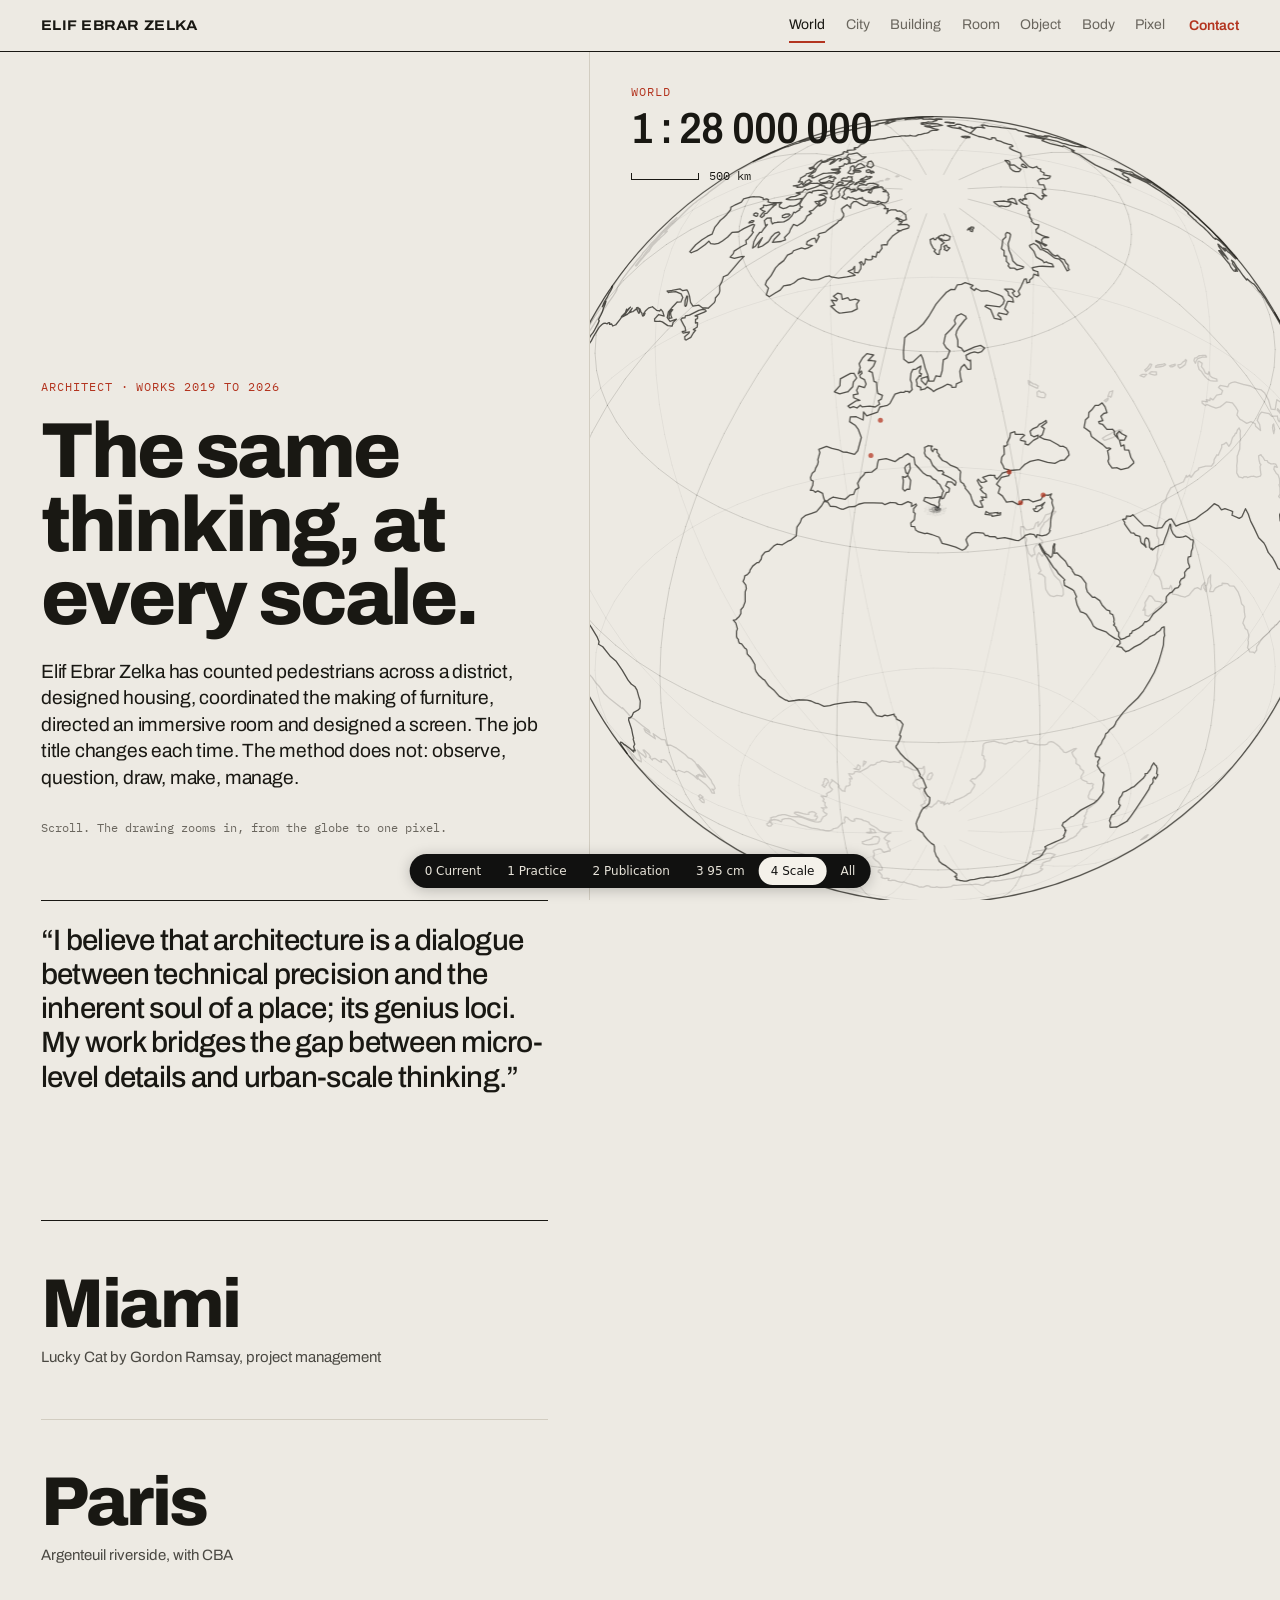
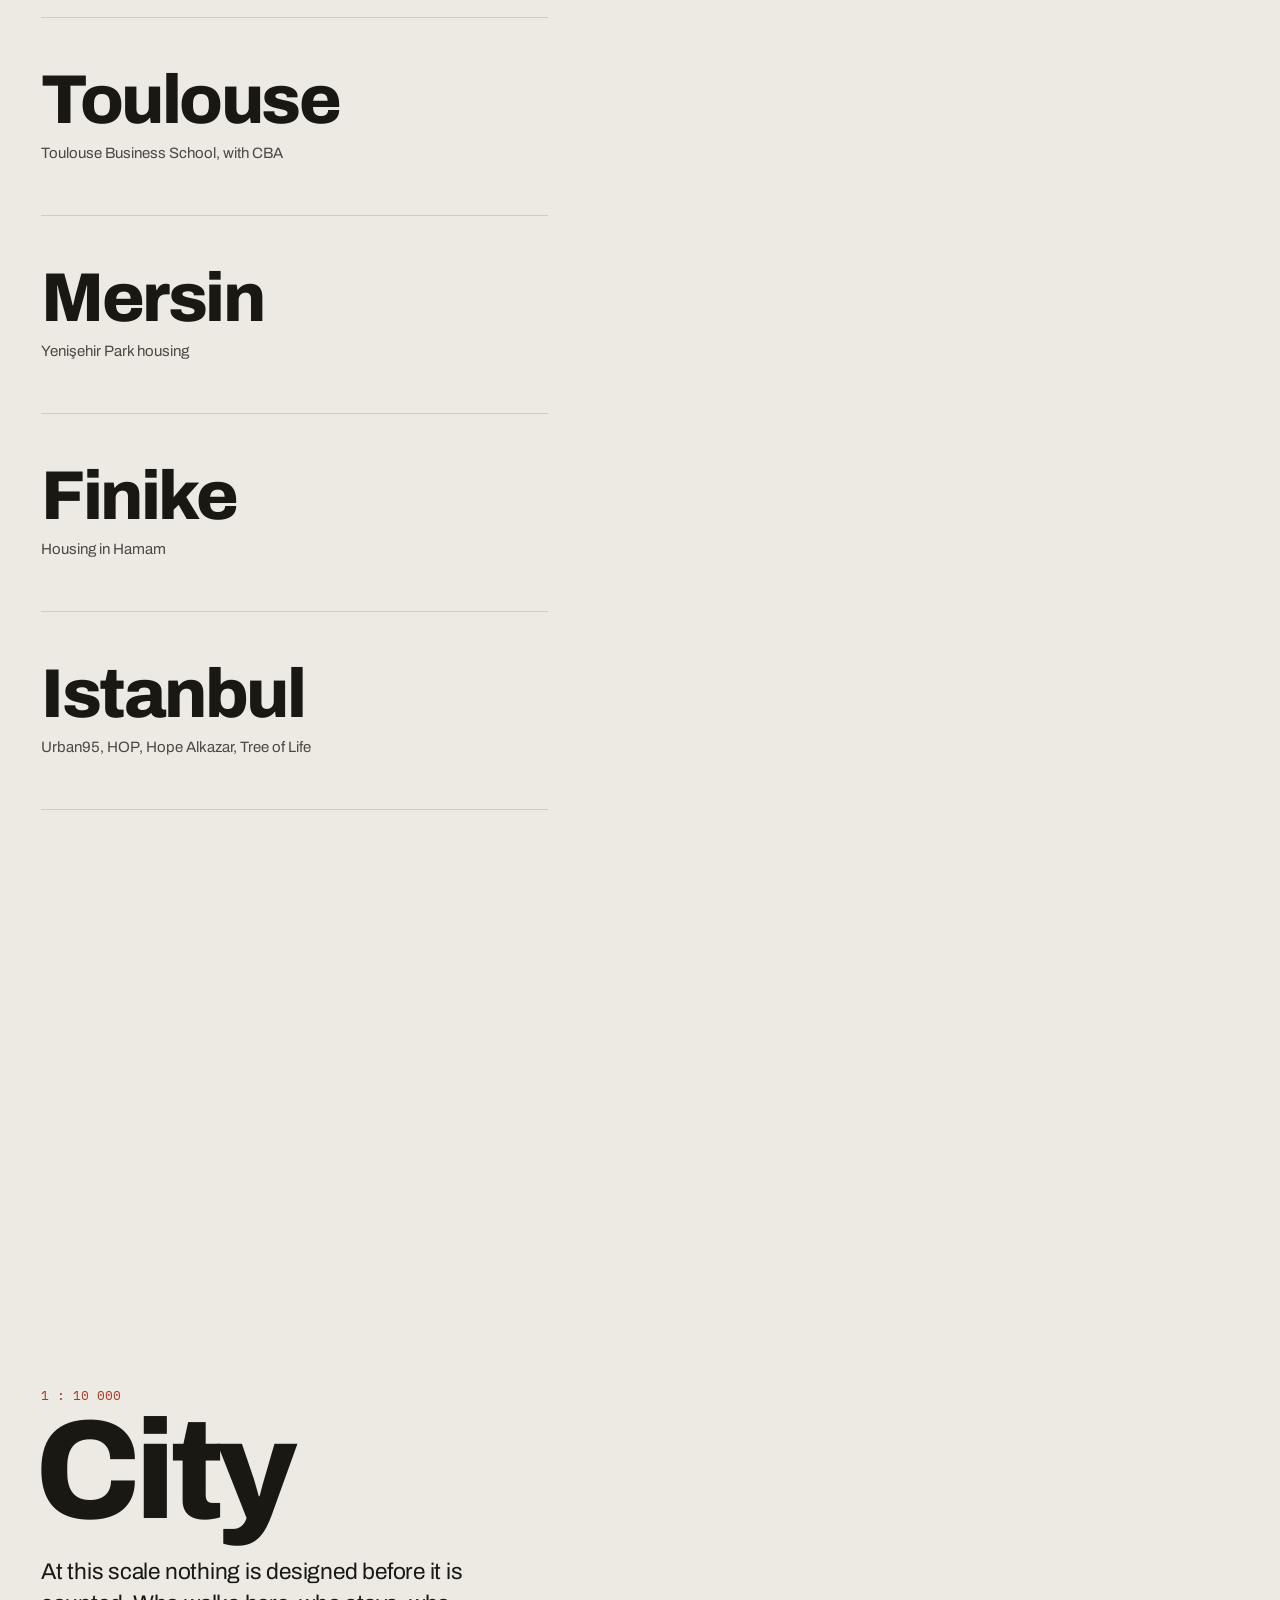
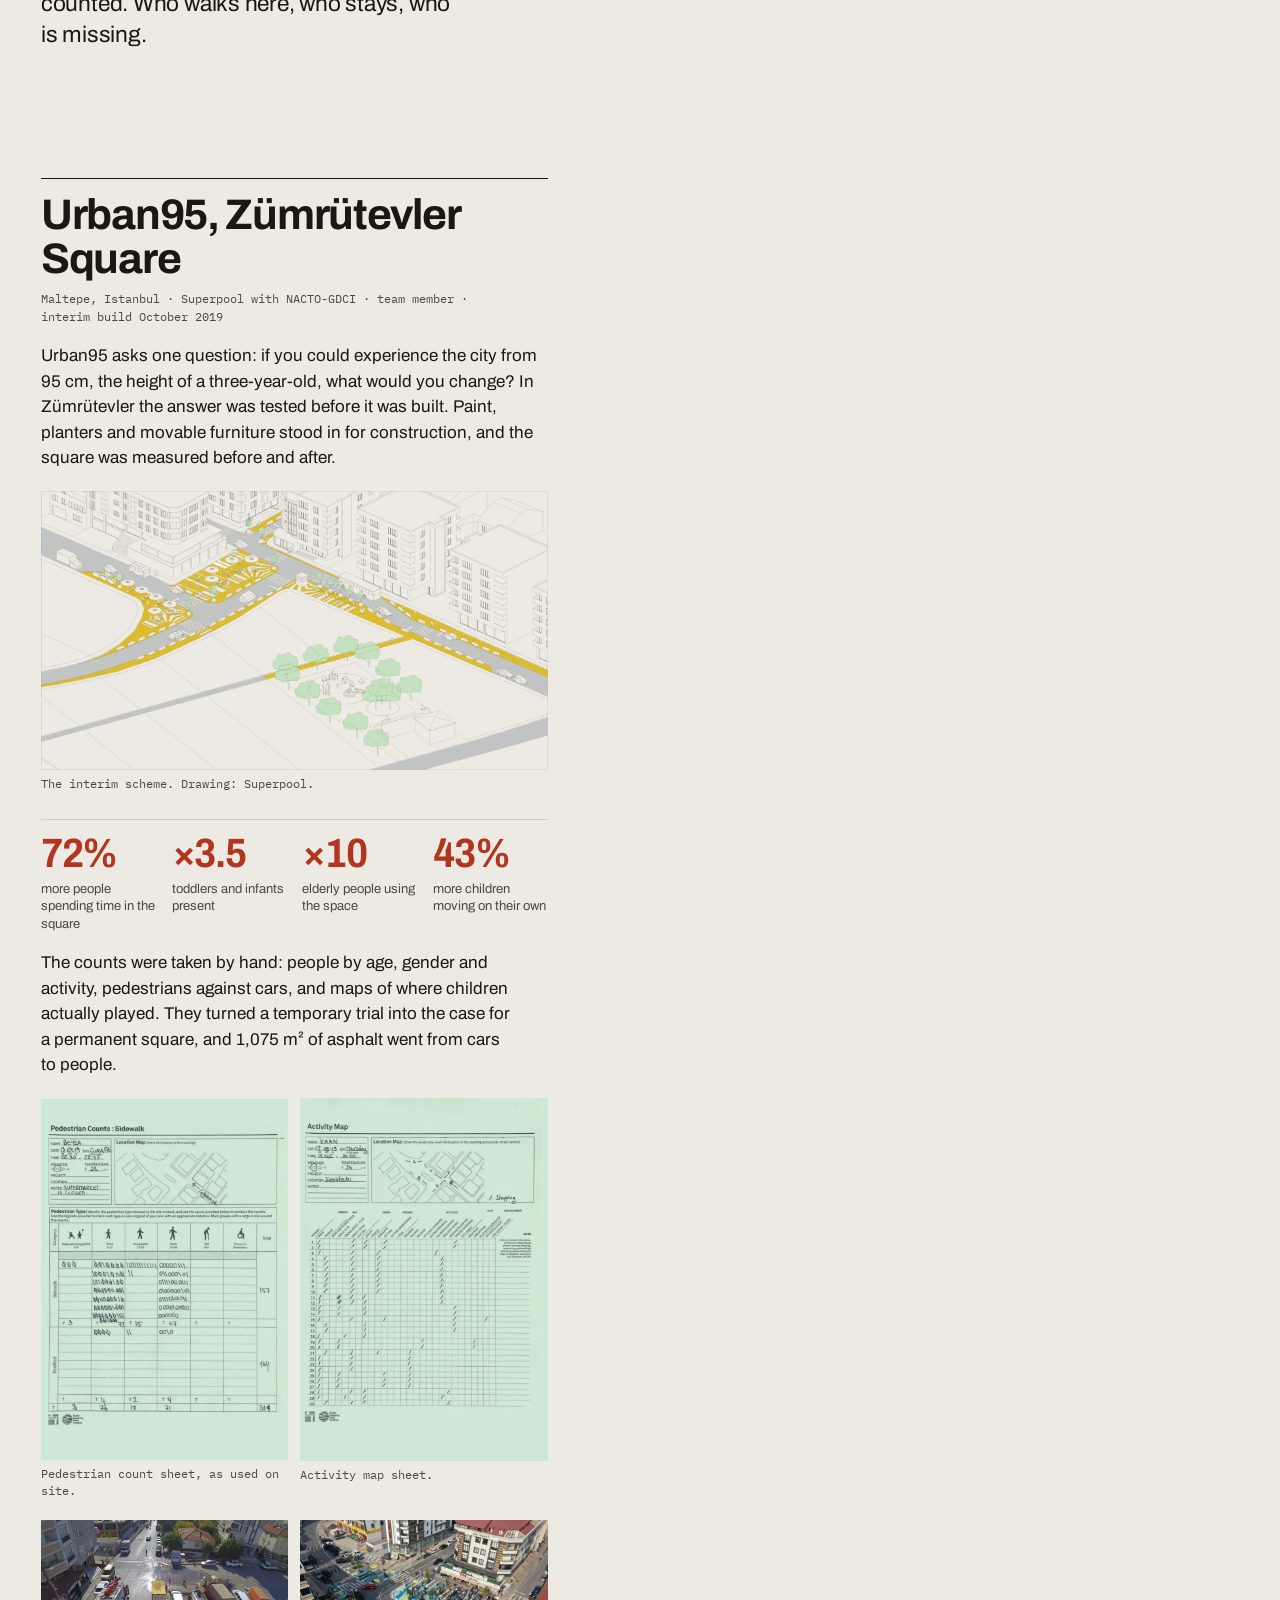
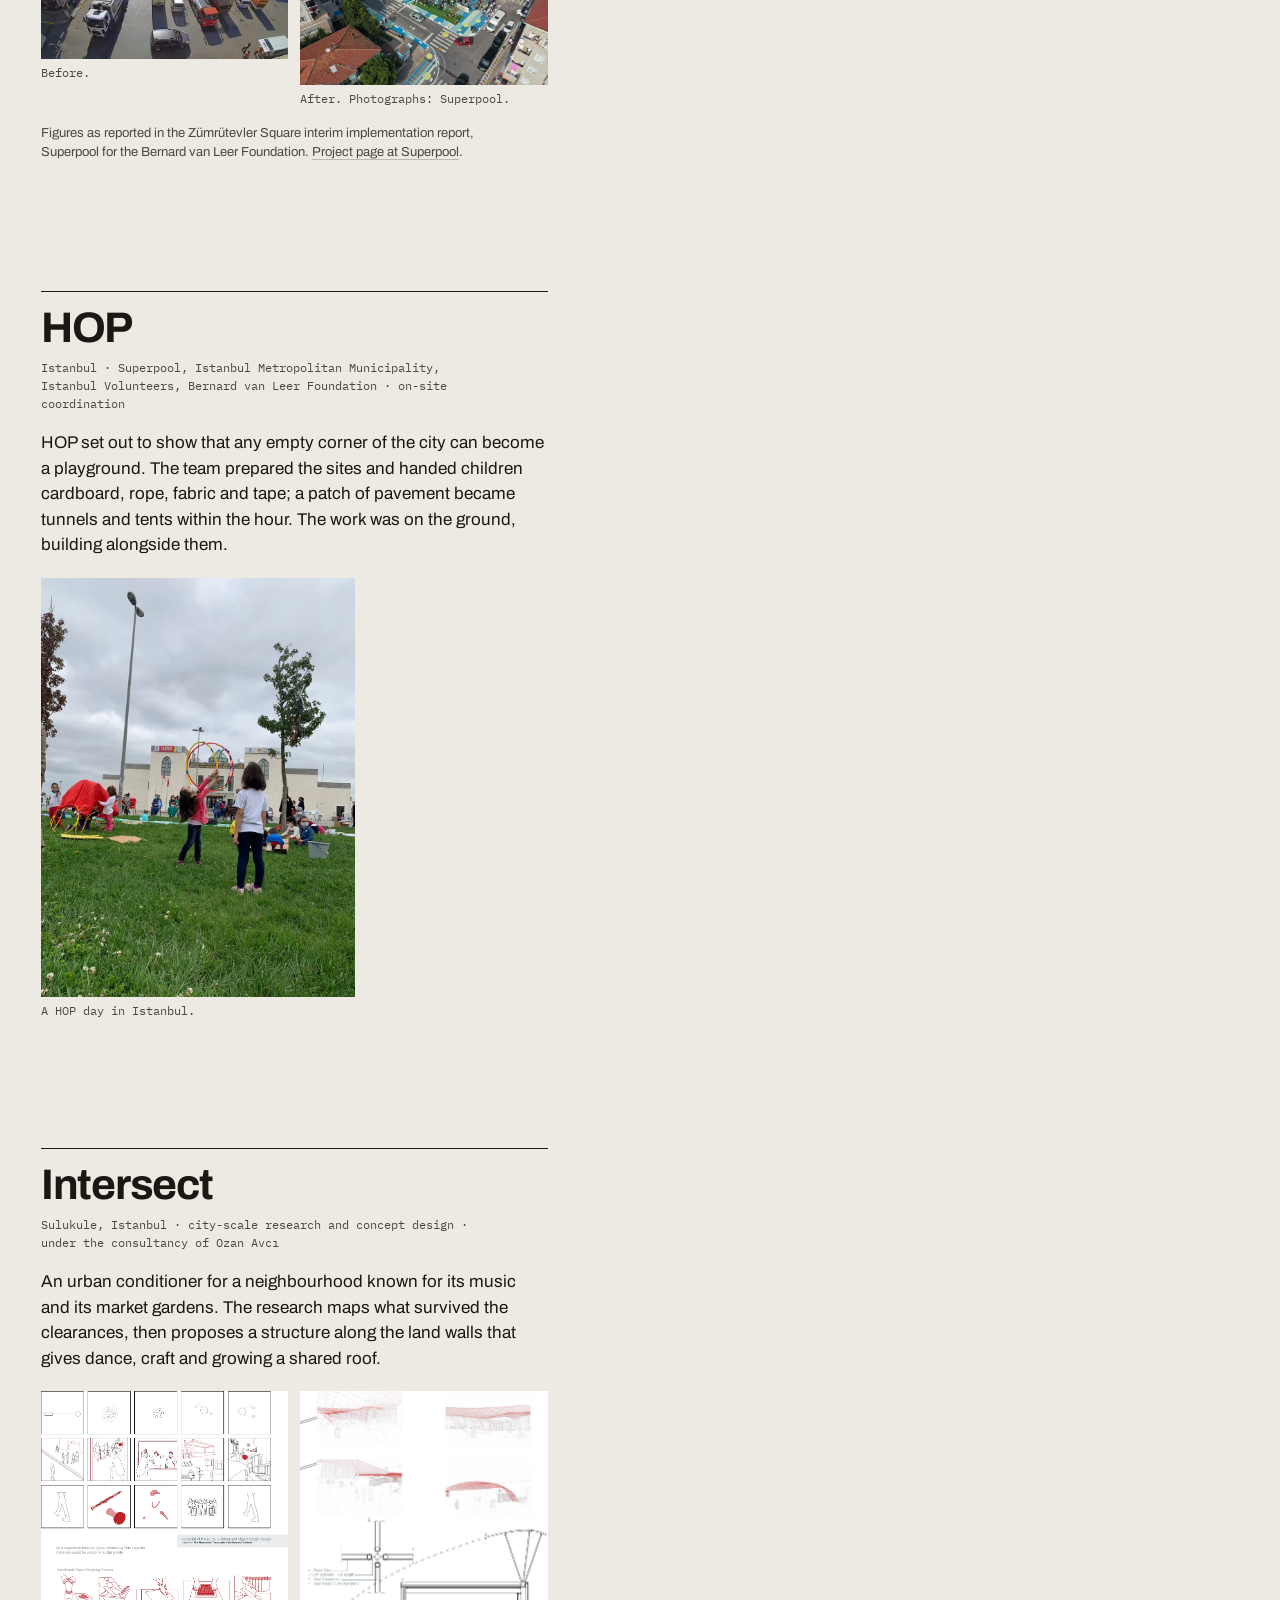
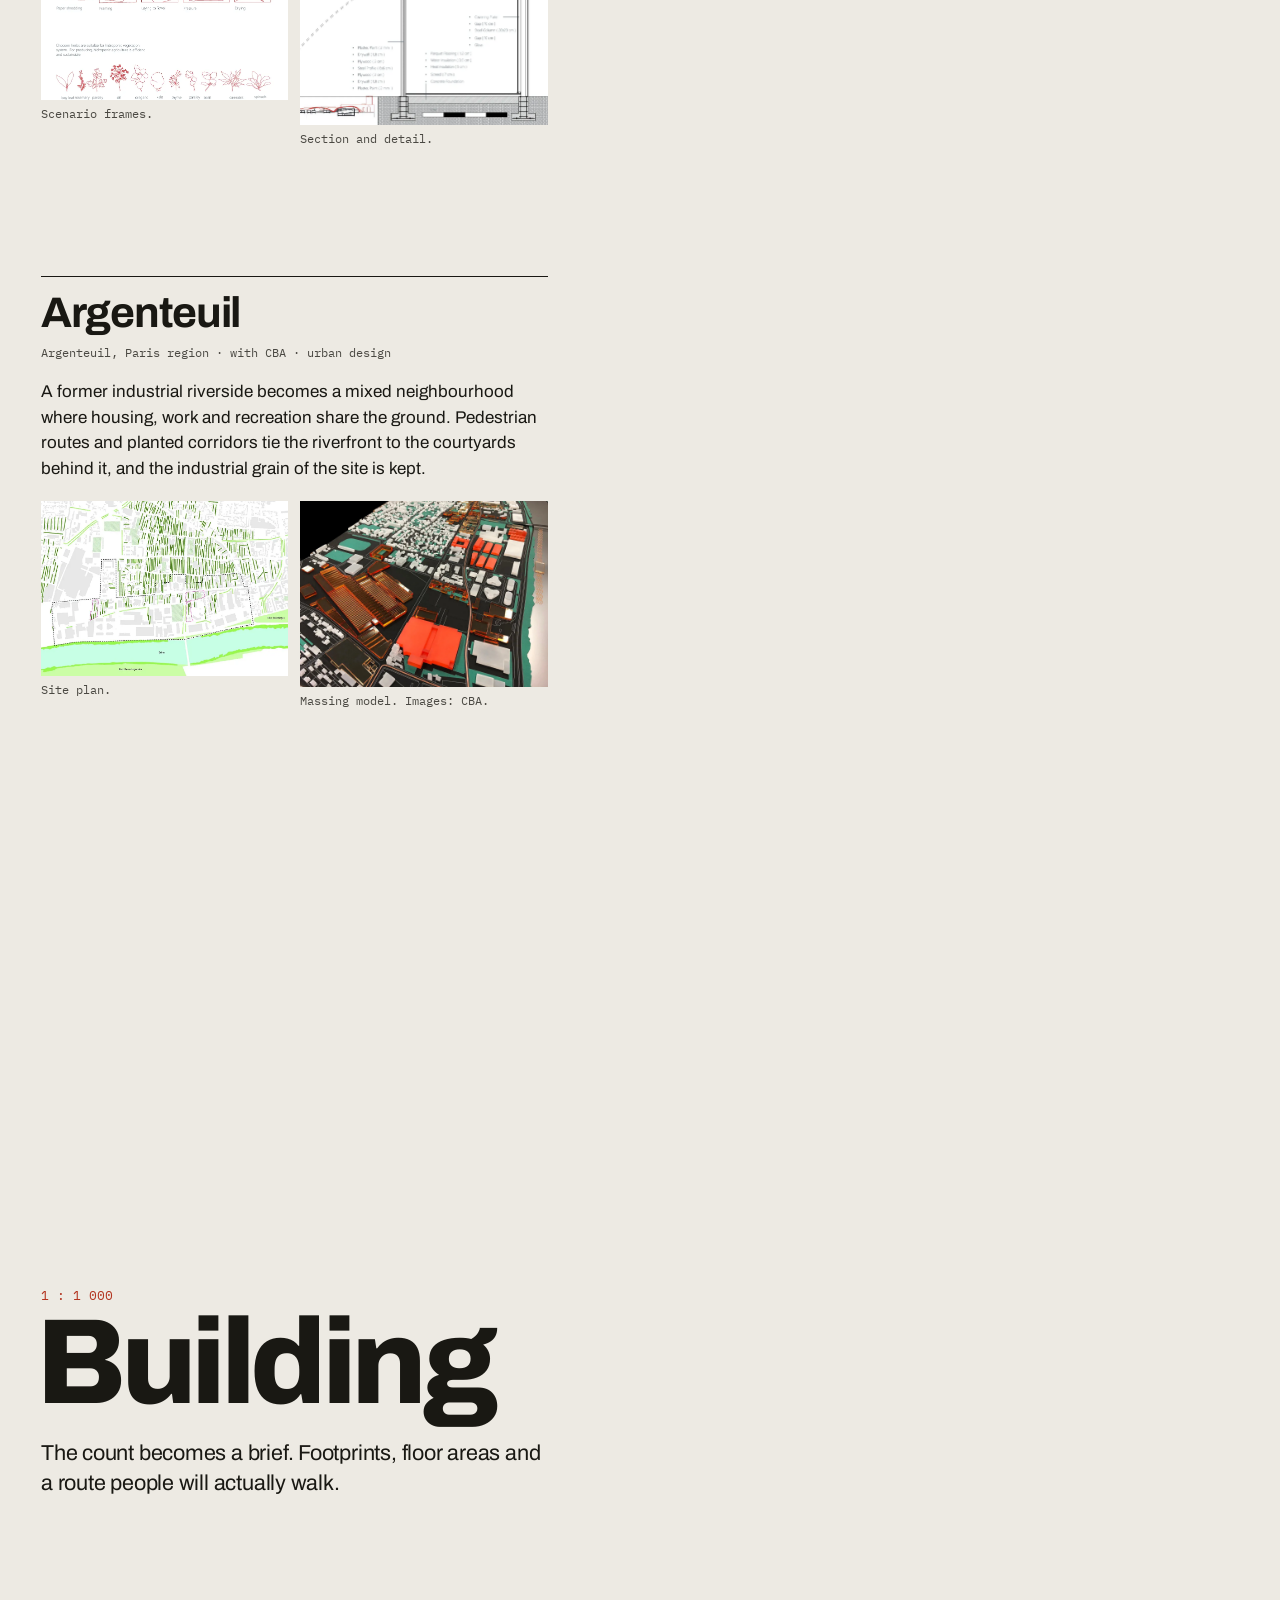
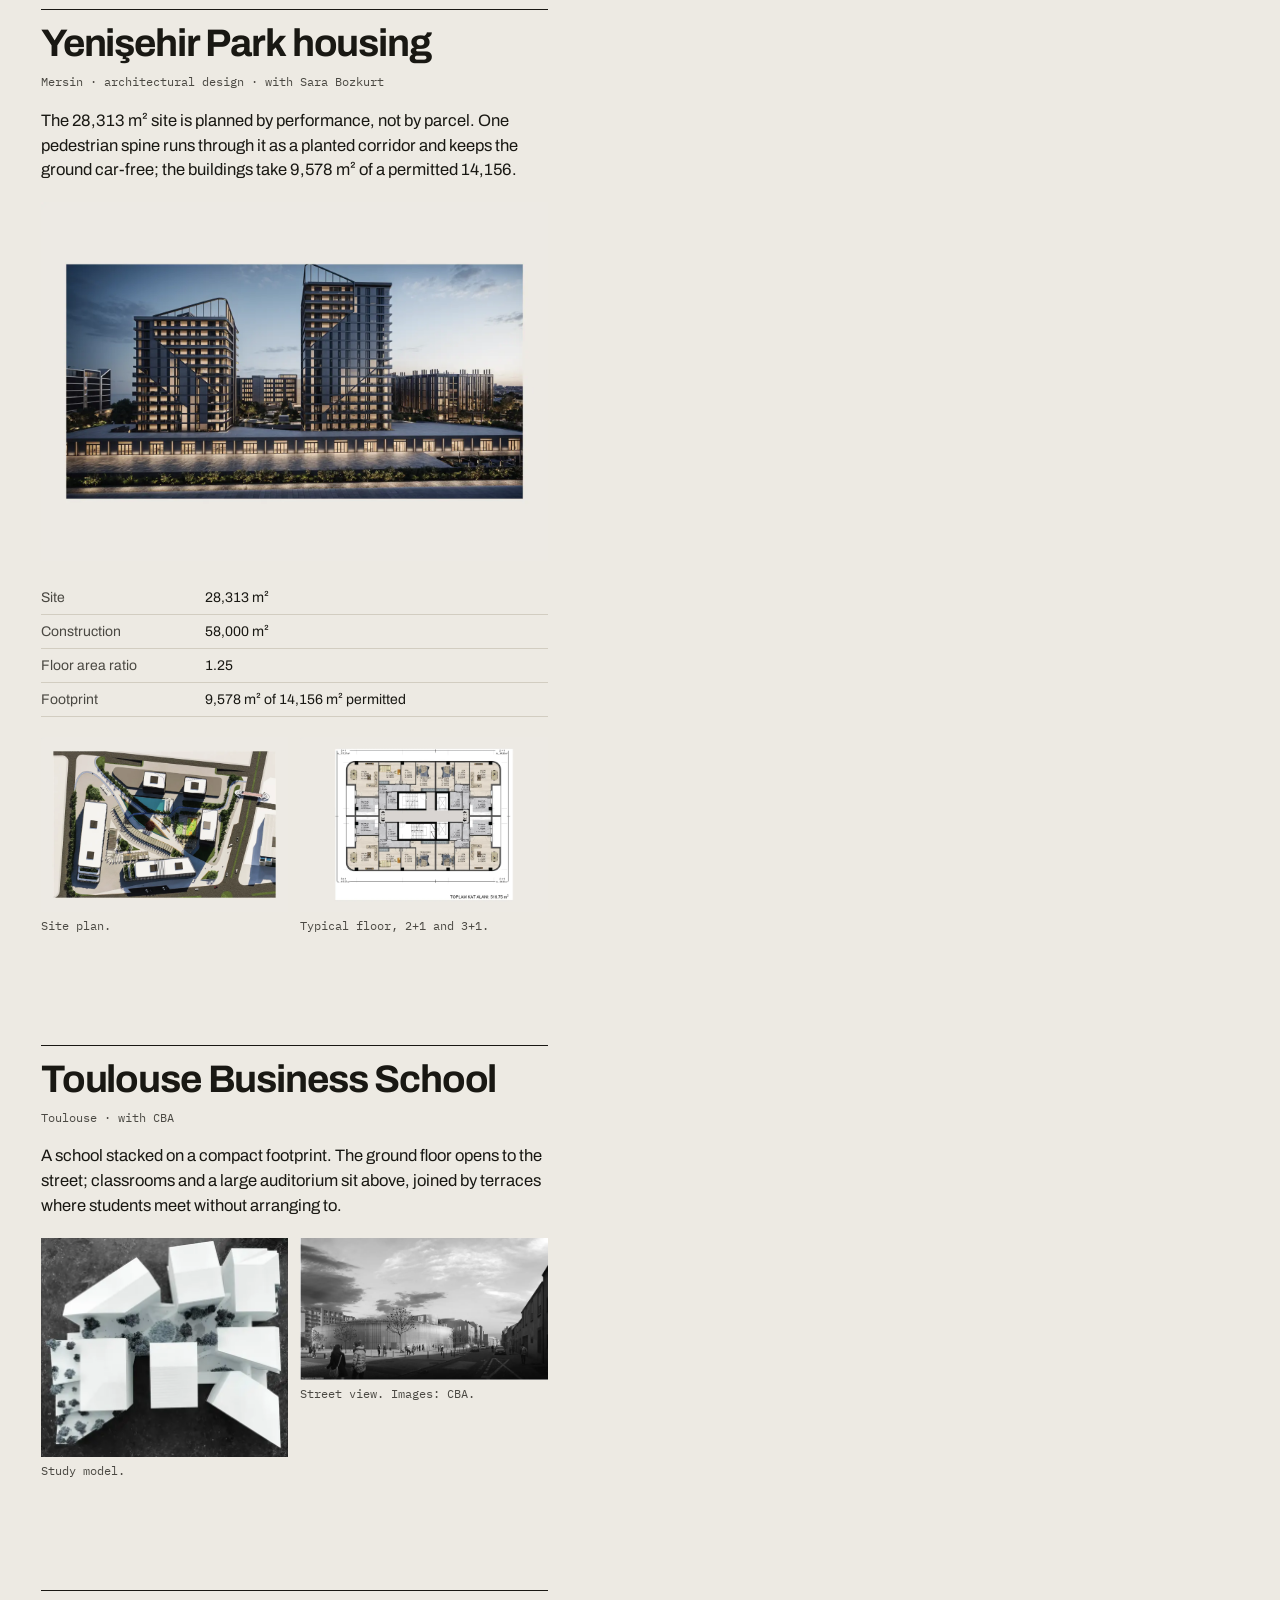
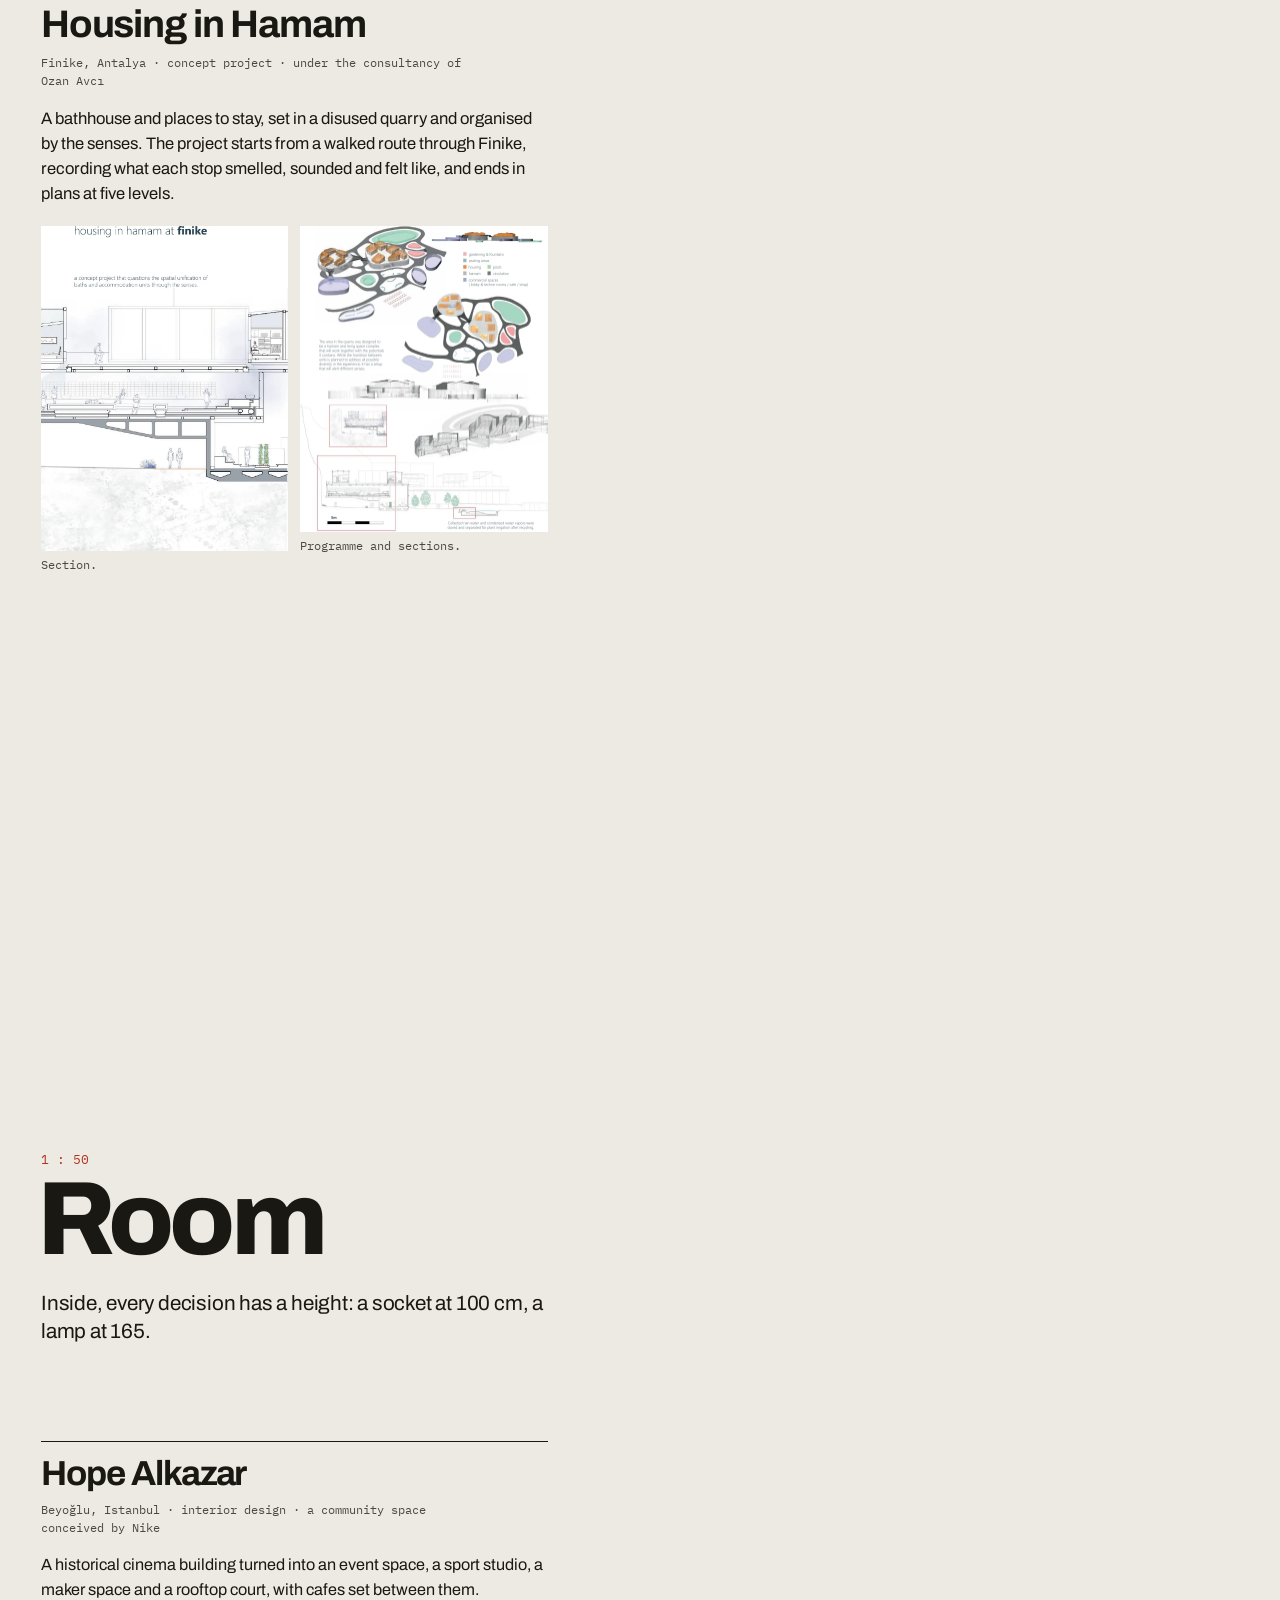
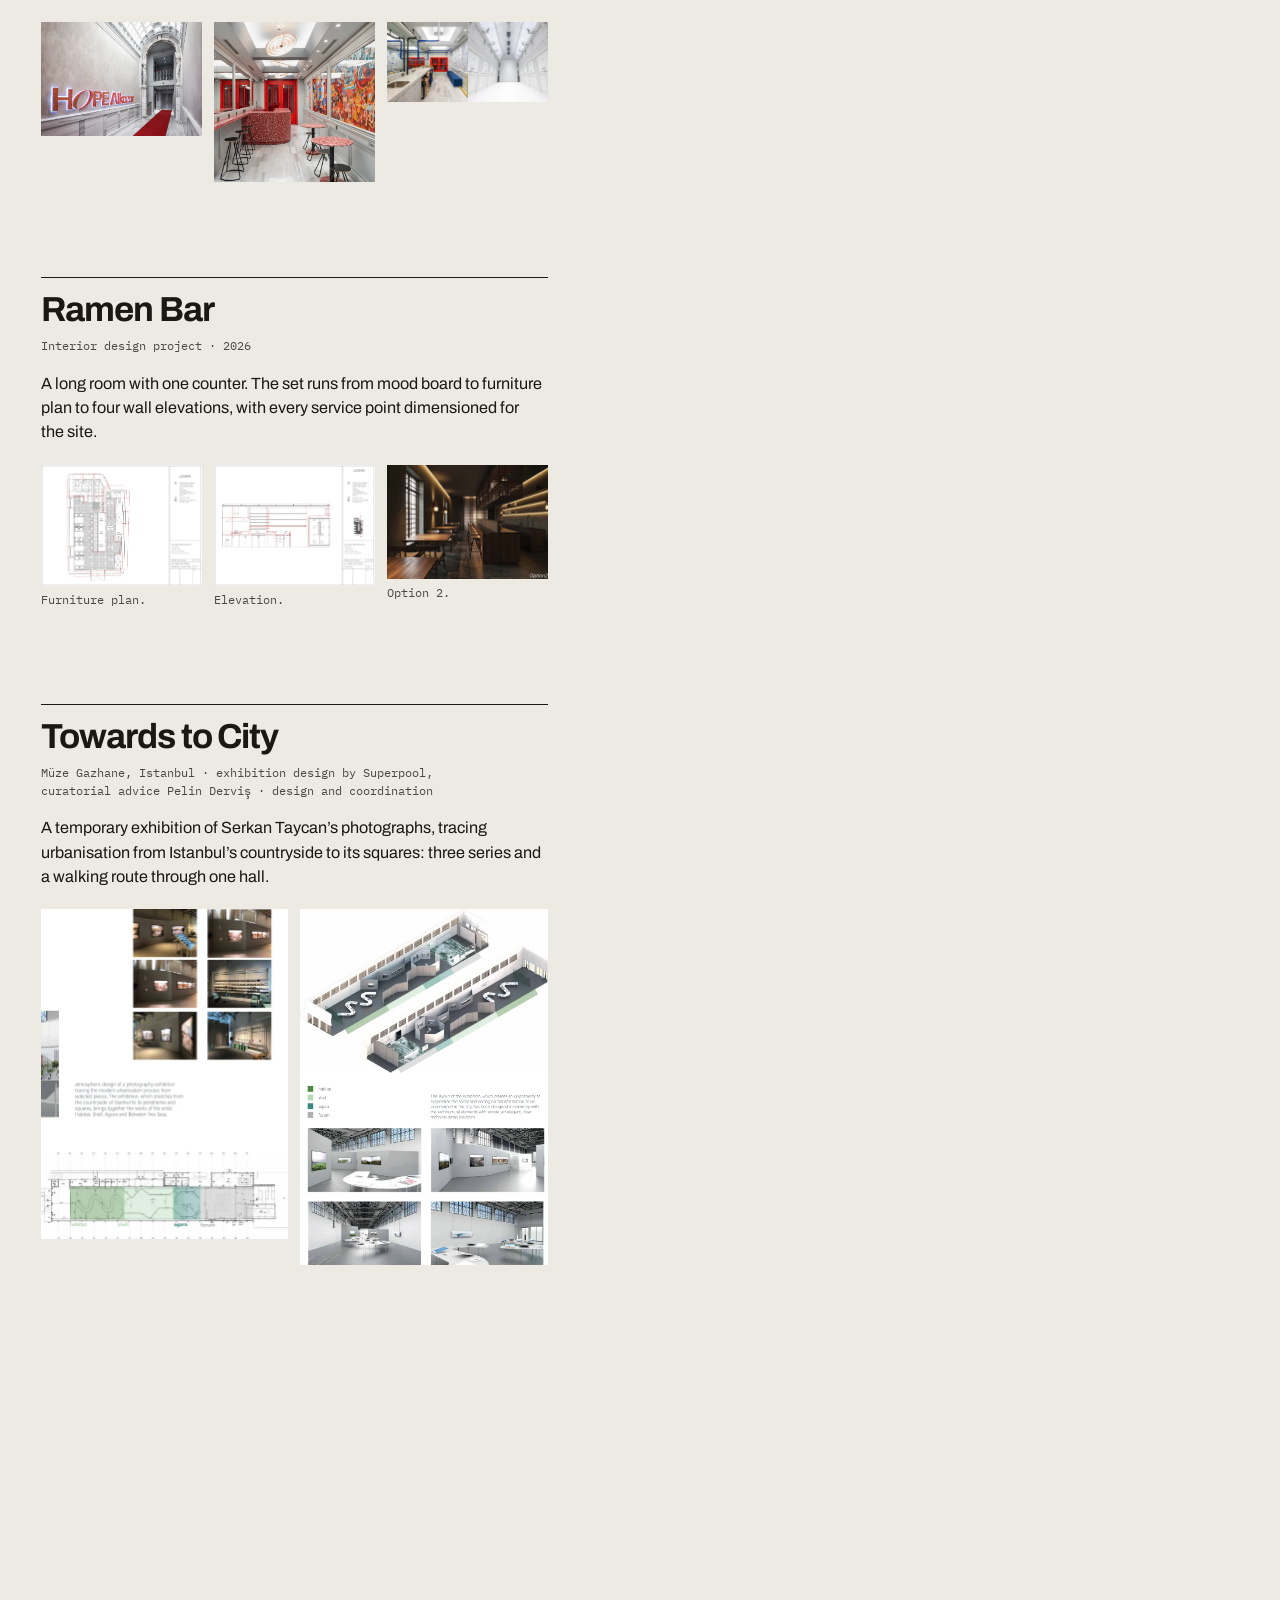
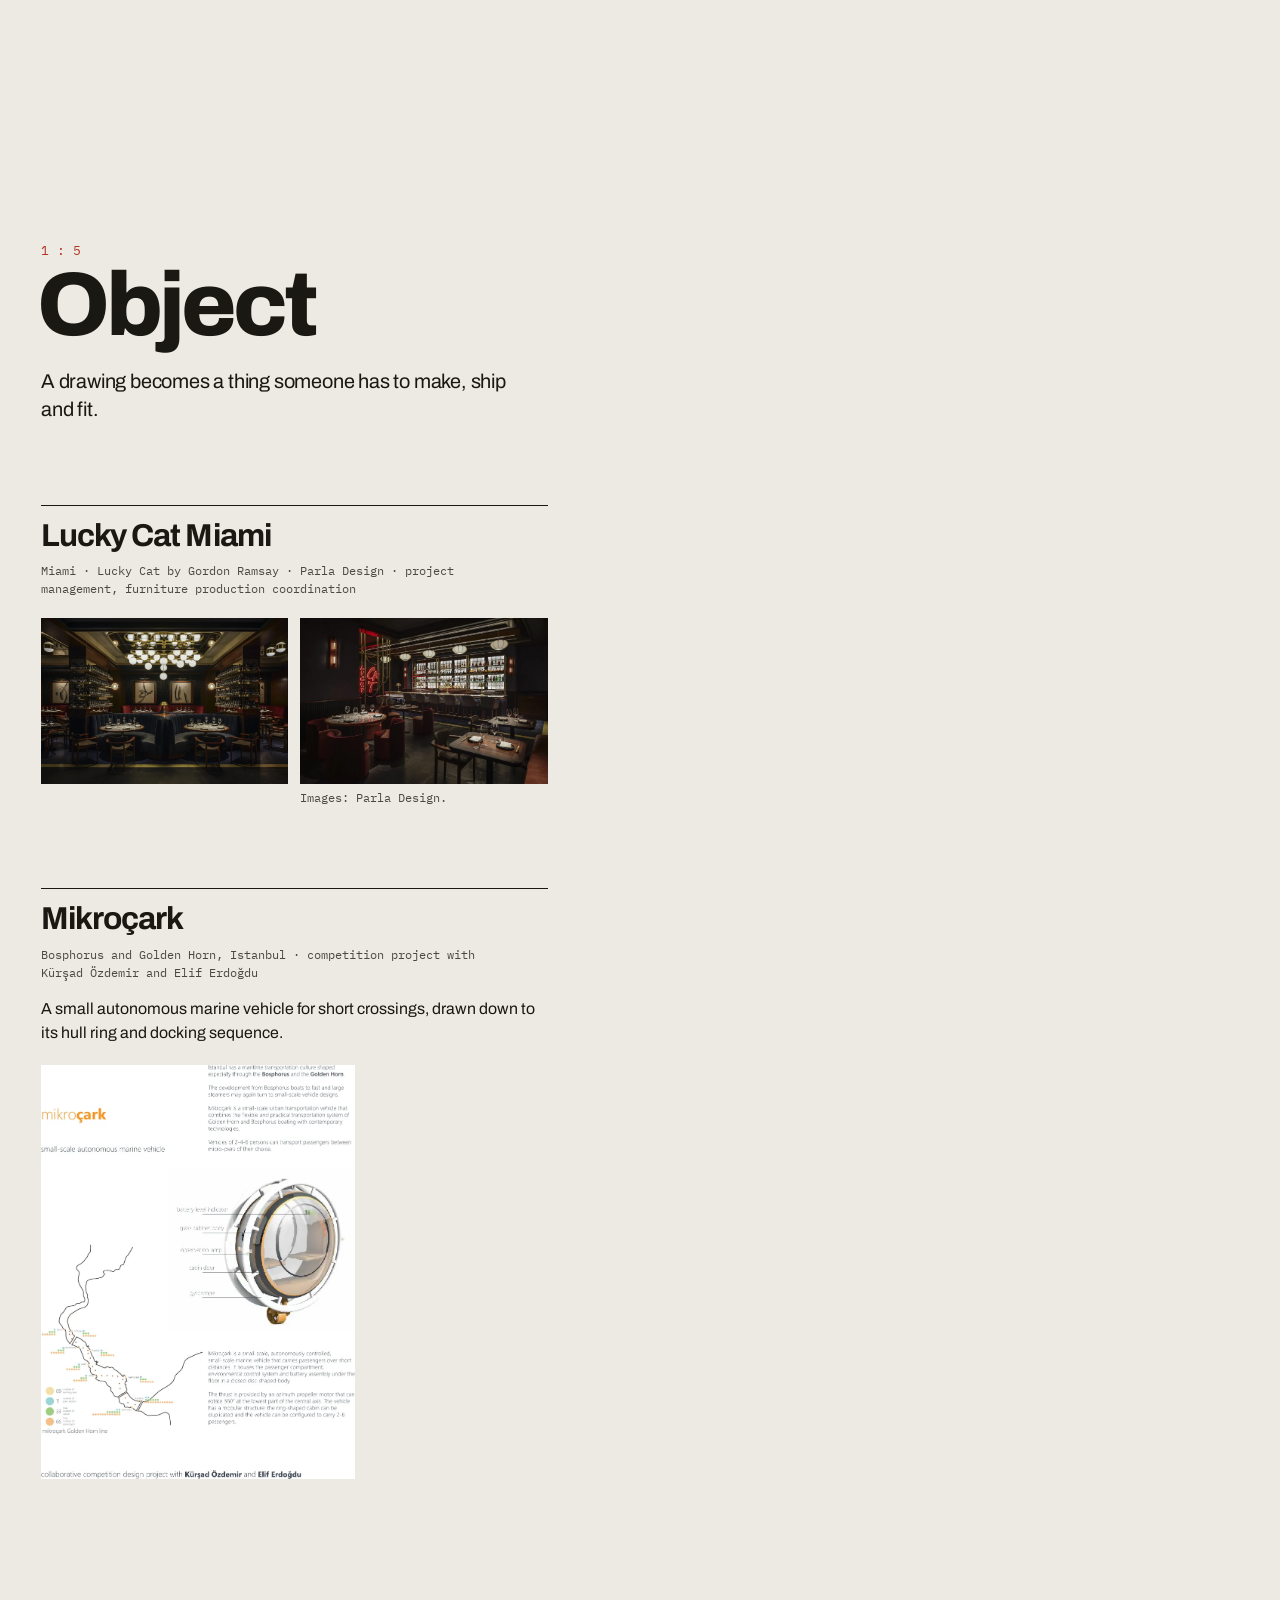
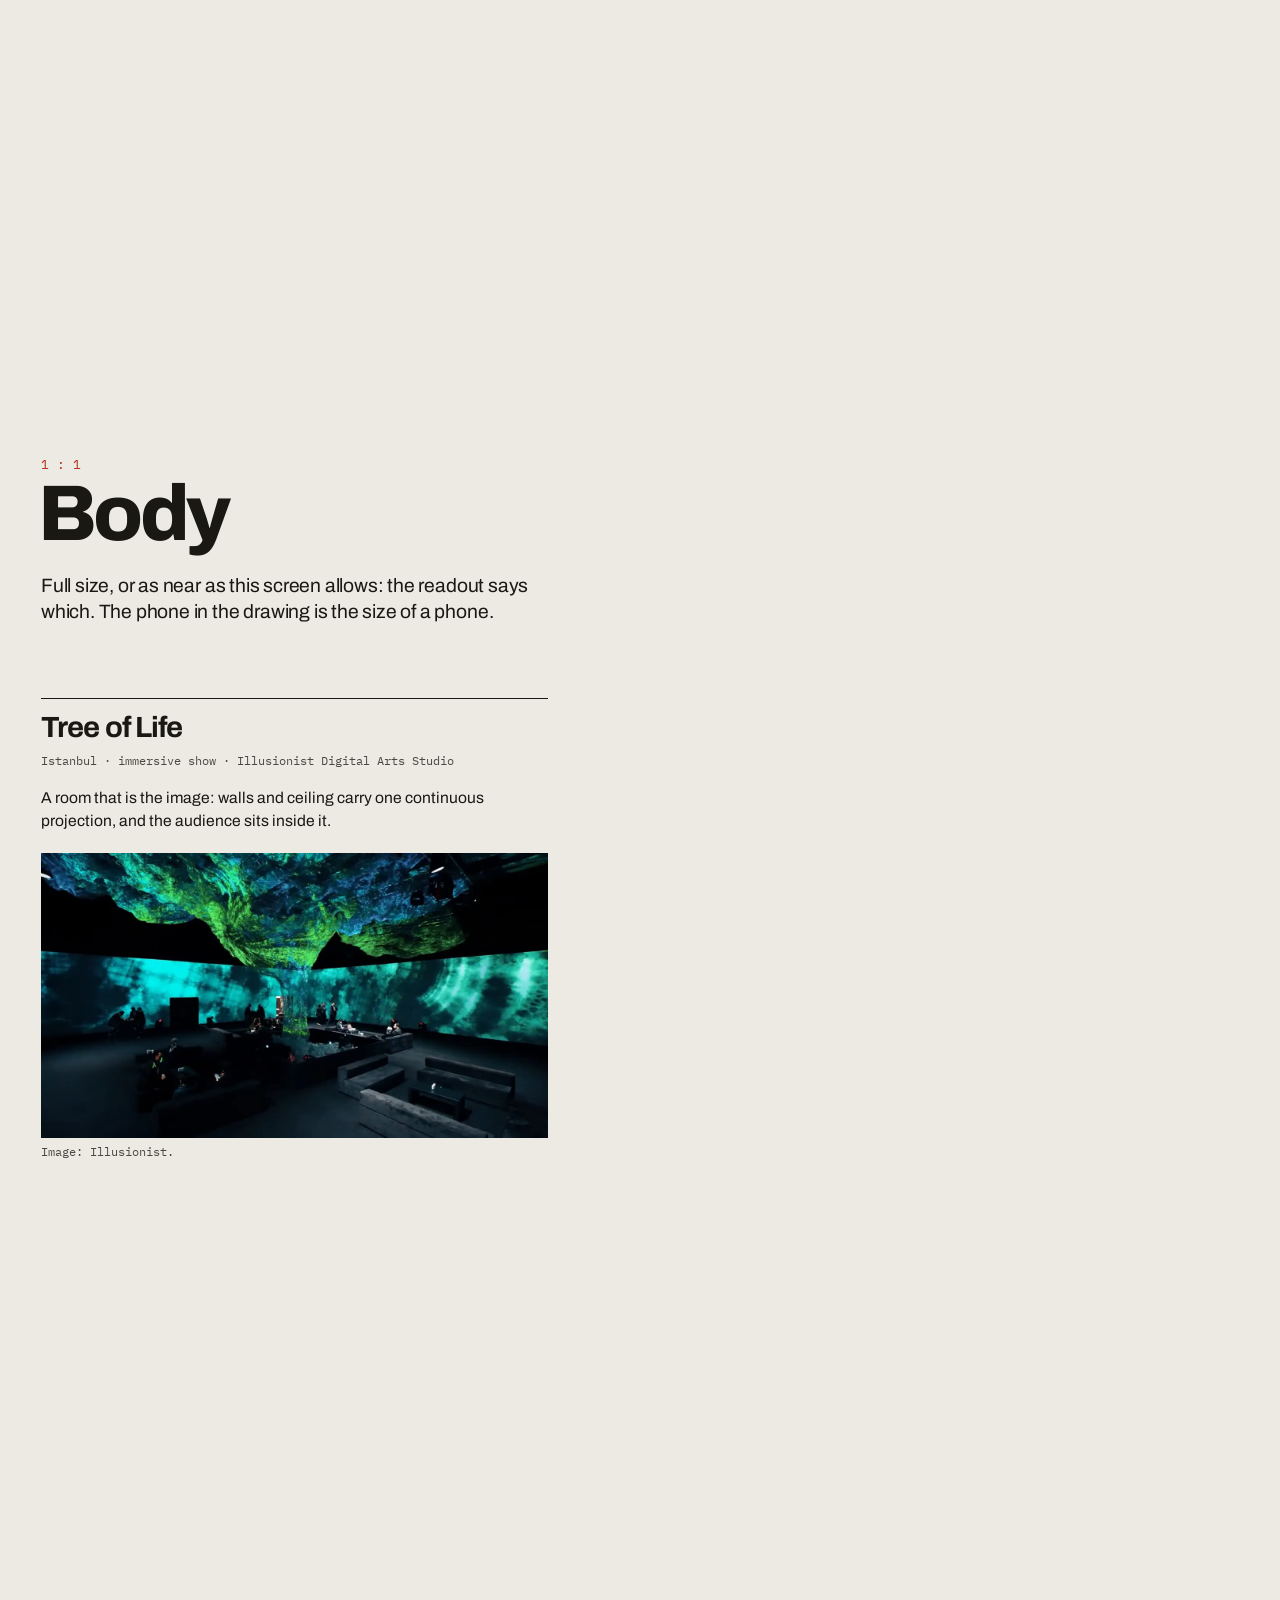
==== commit e355d854: "Draw the city stop from real map data around Zümrütevler Square Footprints, streets and parks come f" ====
--- a/v4/index.html
+++ b/v4/index.html
@@ -271,11 +271,12 @@
 
 <footer class="foot">
   <p>© 2026 Elif Ebrar Zelka</p>
-  <p>The line drawings beside the text are diagrams, not survey drawings. Coastlines: Natural Earth.</p>
+  <p>The line drawings beside the text are diagrams, not survey drawings. Coastlines: Natural Earth. Streets and building footprints around Zümrütevler: © <a href="https://www.openstreetmap.org/copyright">OpenStreetMap</a> contributors; building heights there are estimated.</p>
 </footer>
 
 <script src="land.js"></script>
 <script src="wire.js"></script>
+<script src="city.js"></script>
 <script src="models.js"></script>
 <script src="journey.js"></script>
 <script src="../shared/site.js"></script>
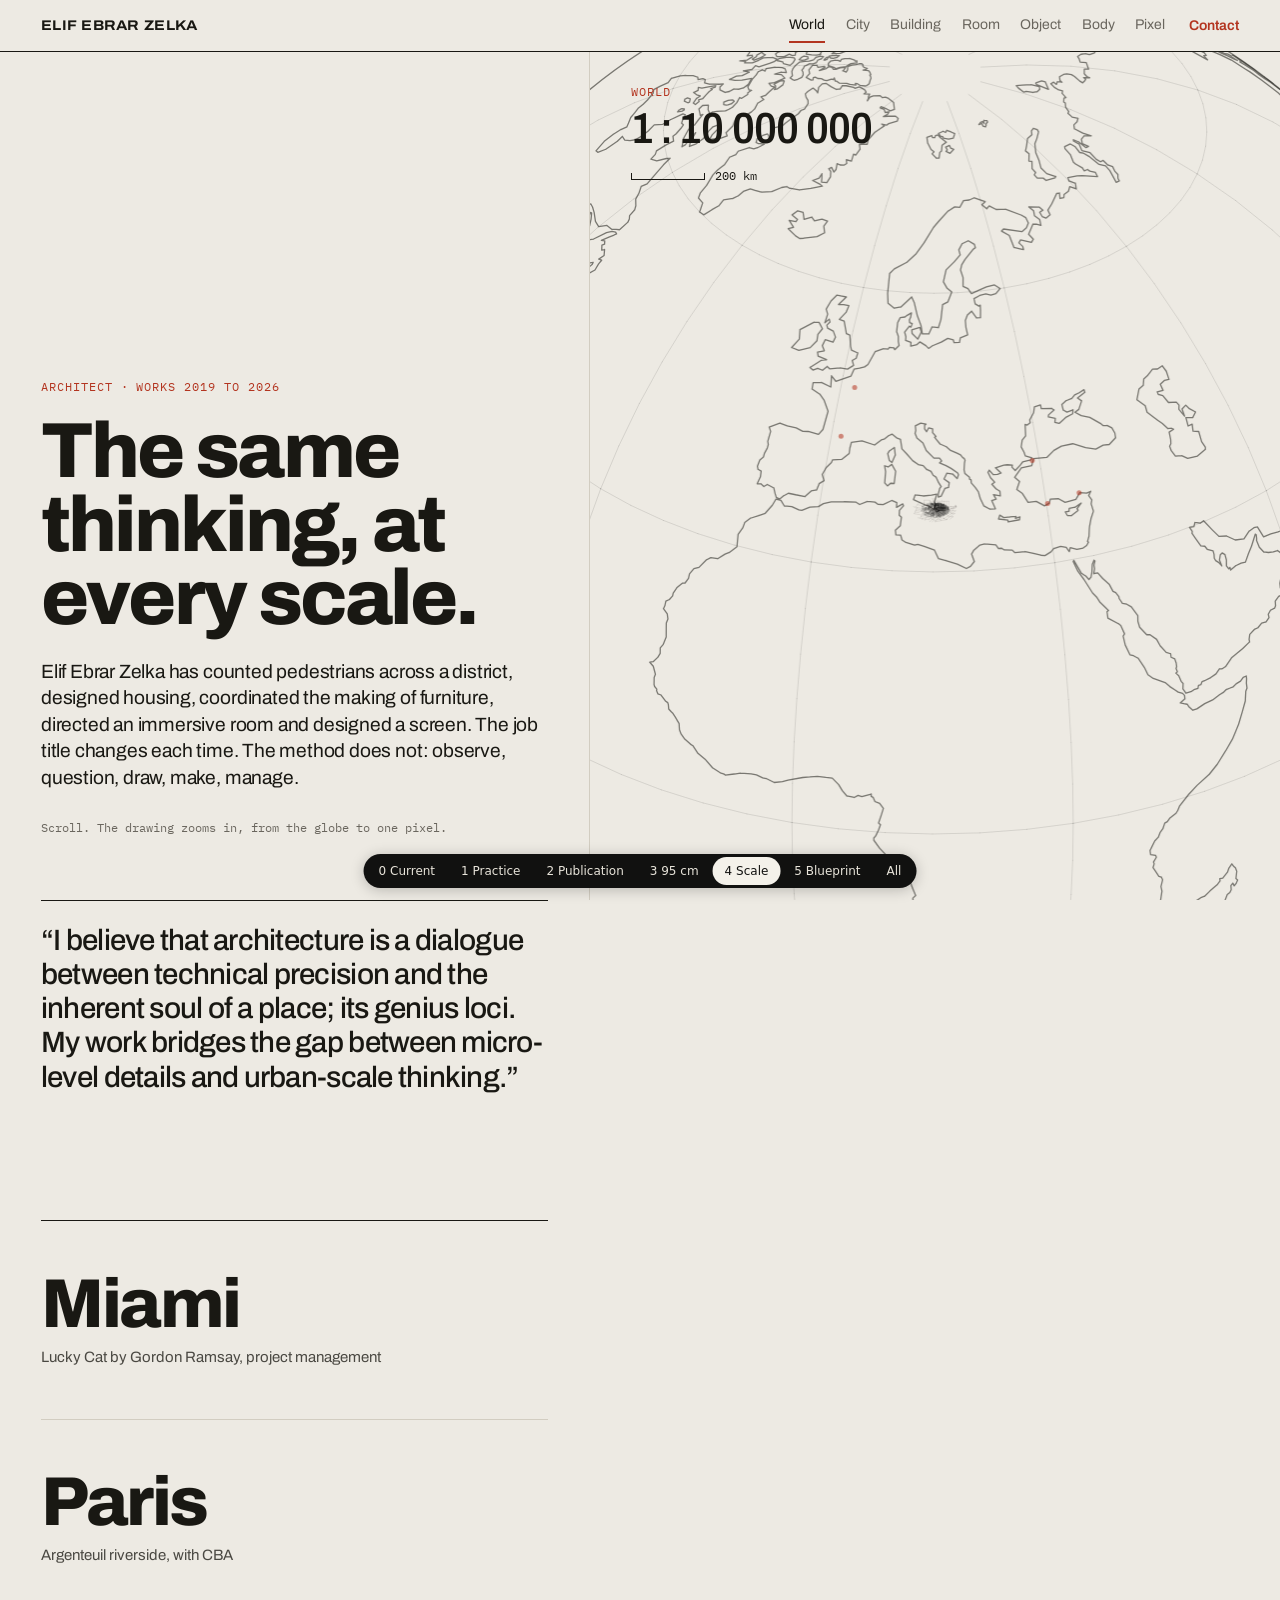
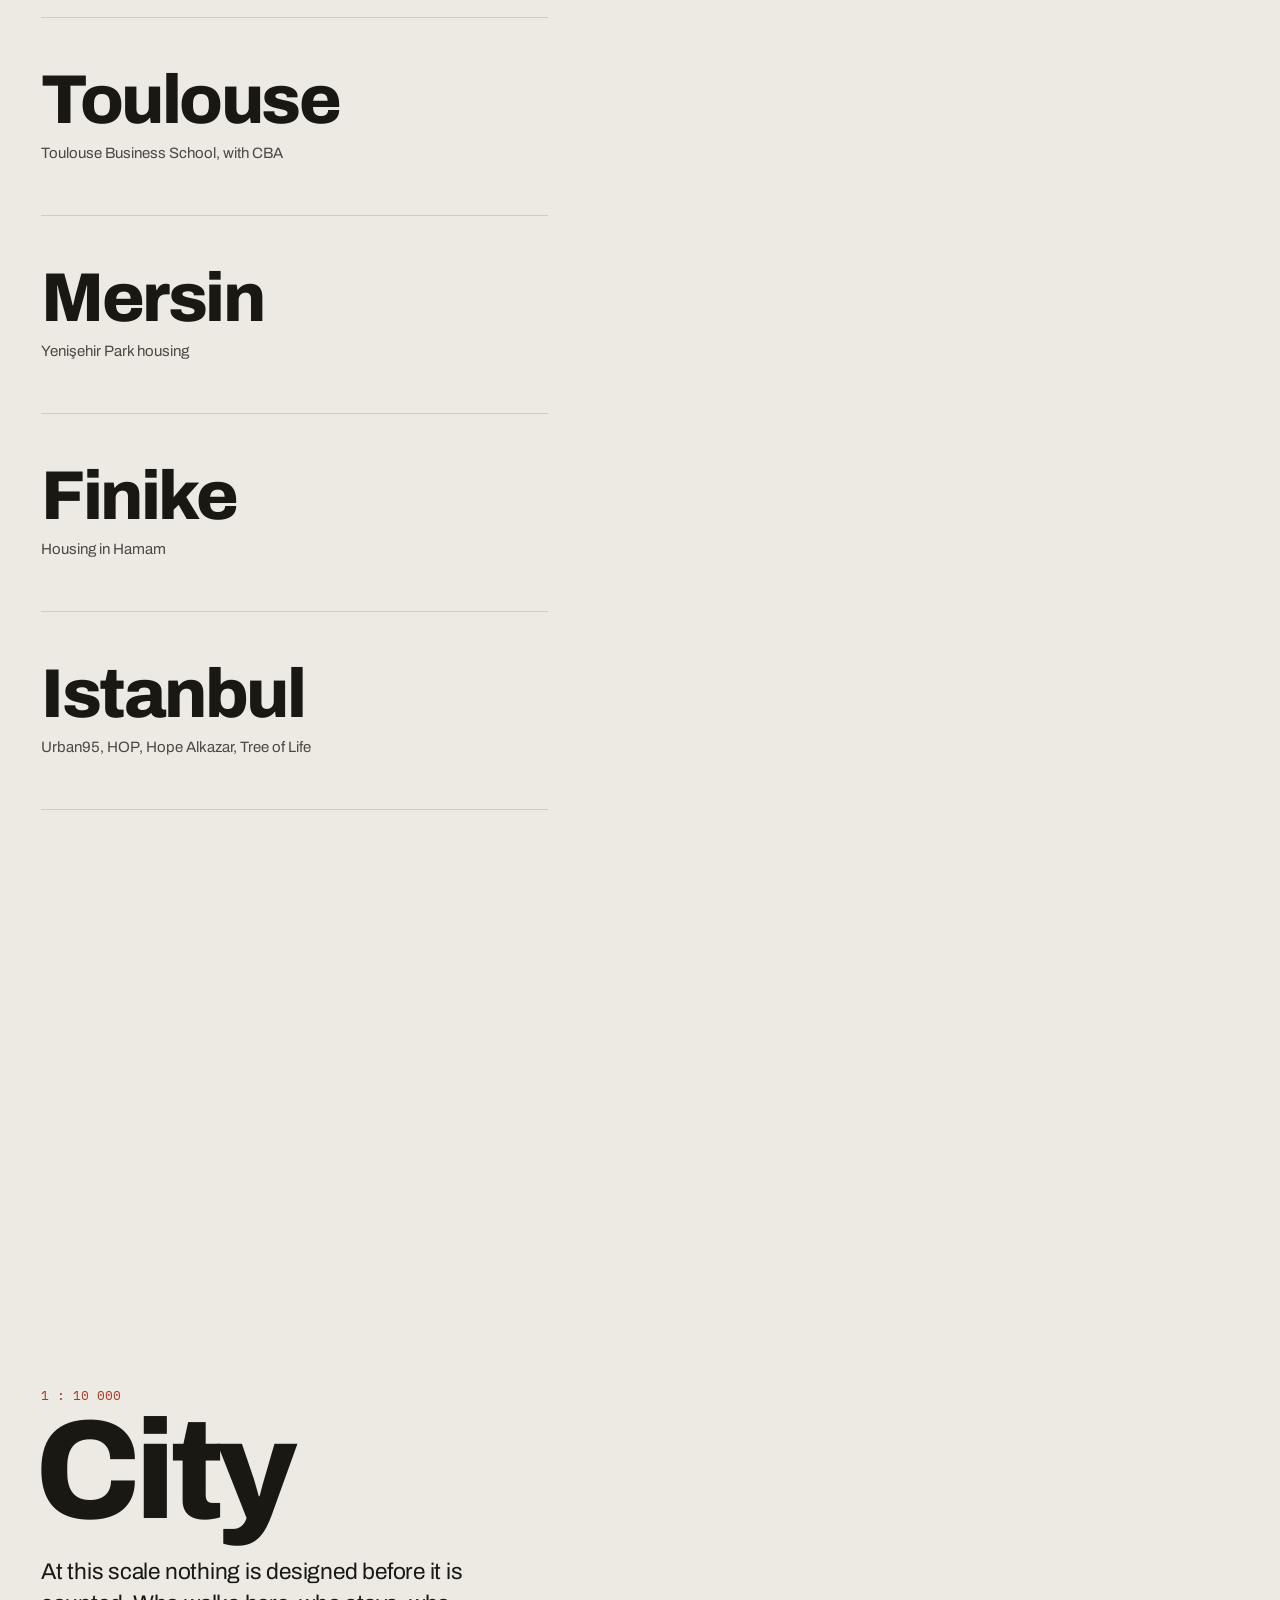
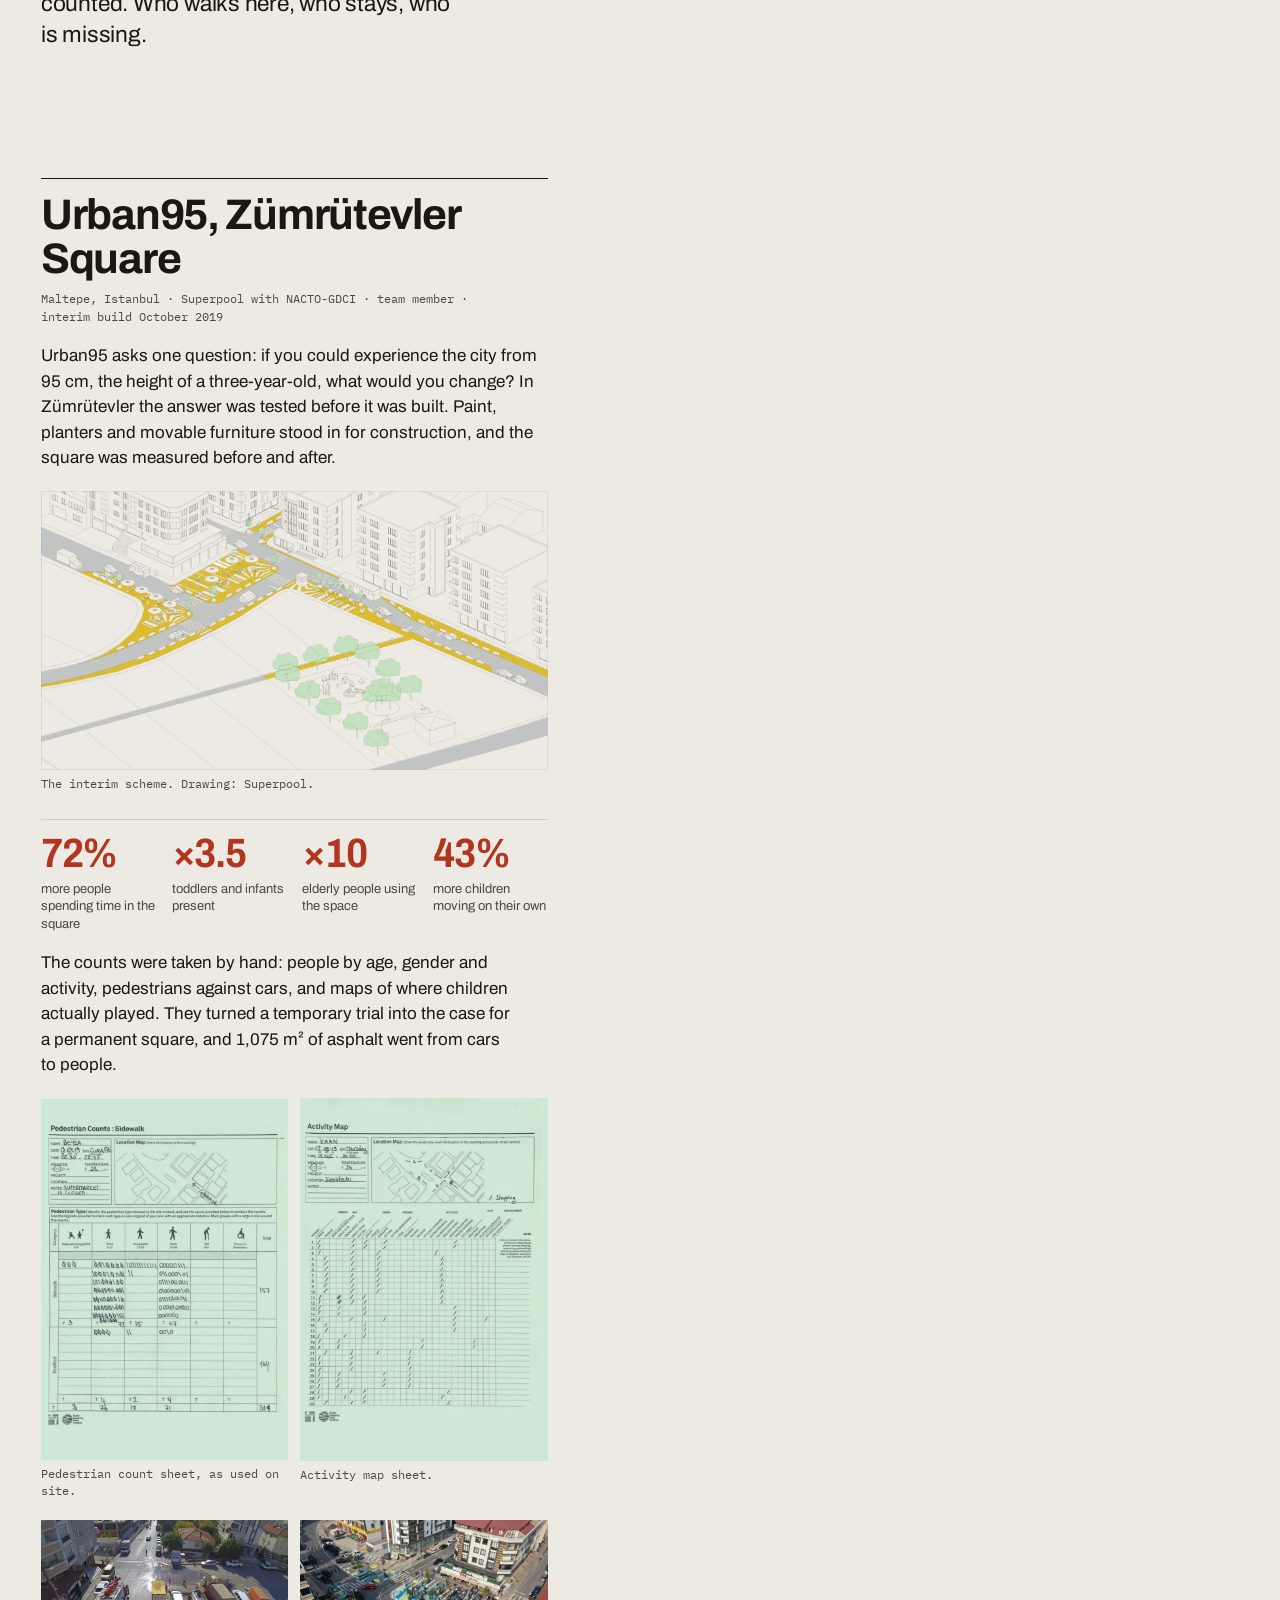
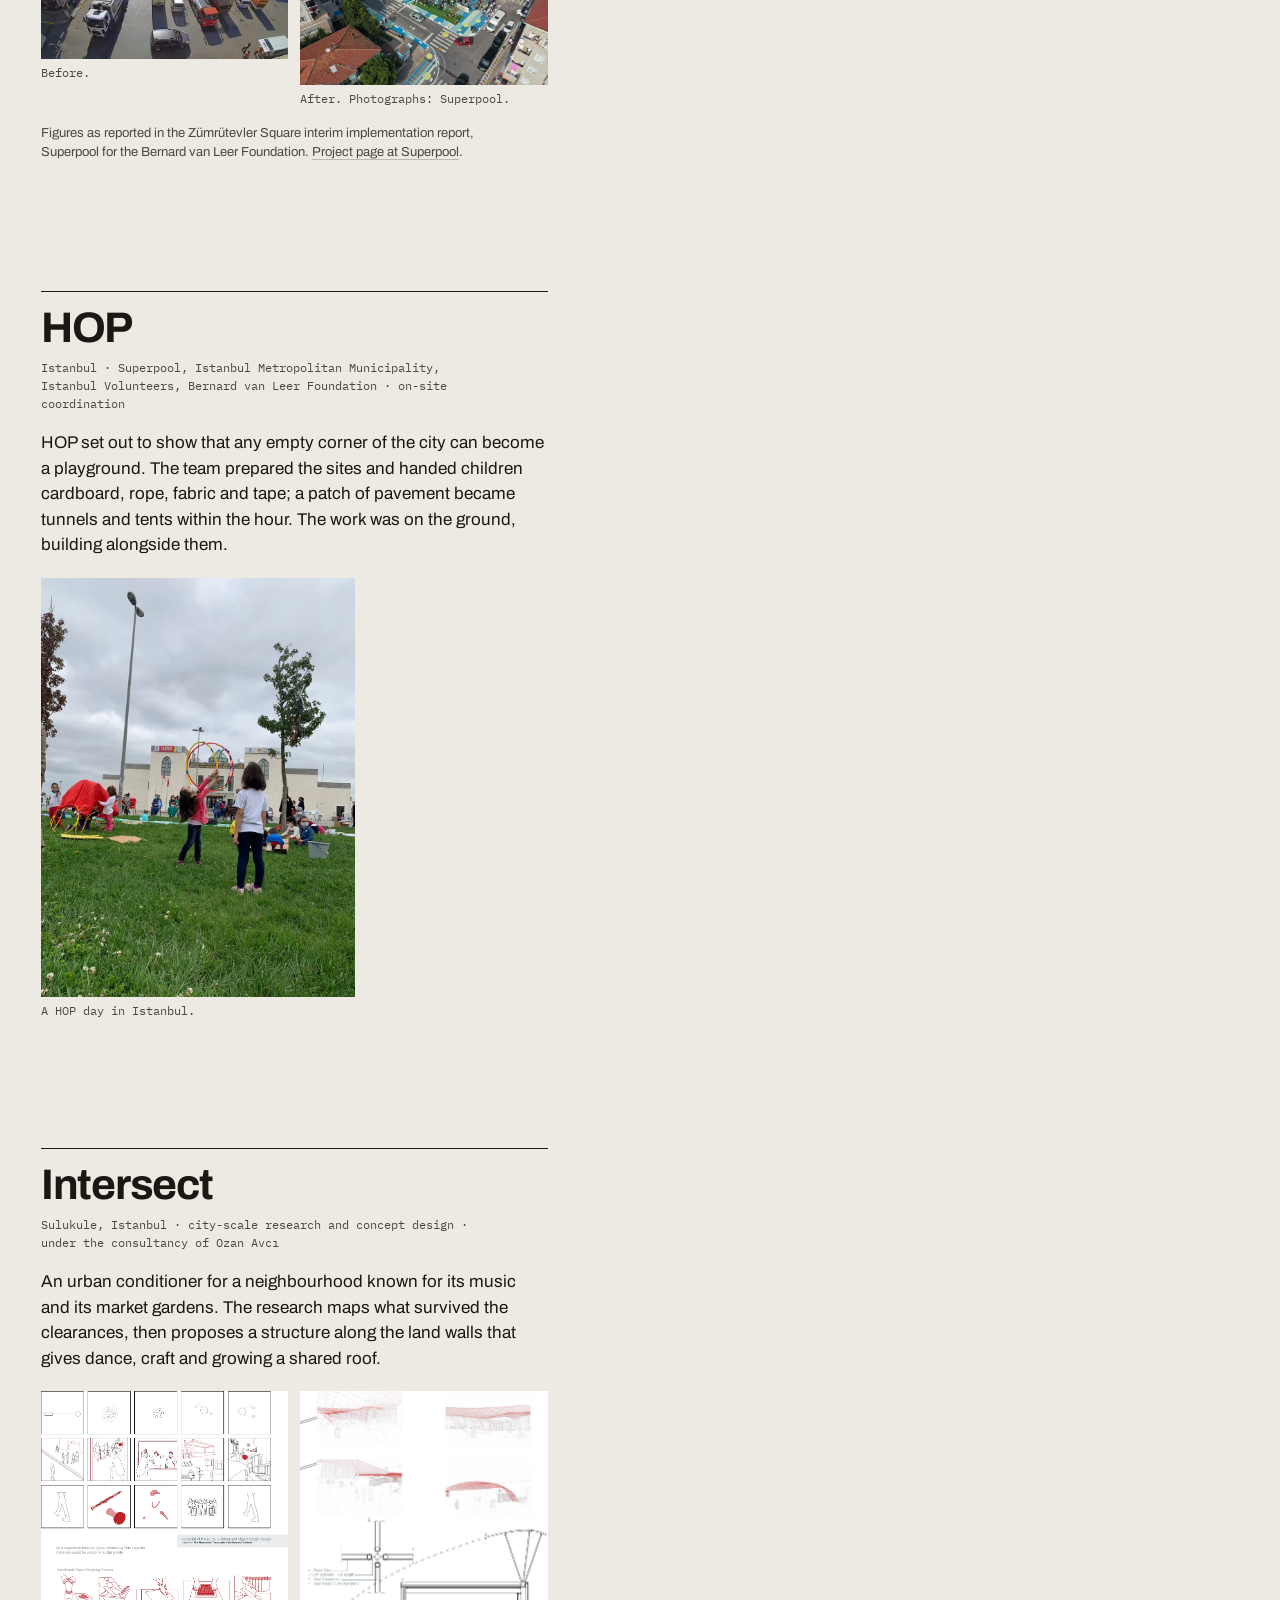
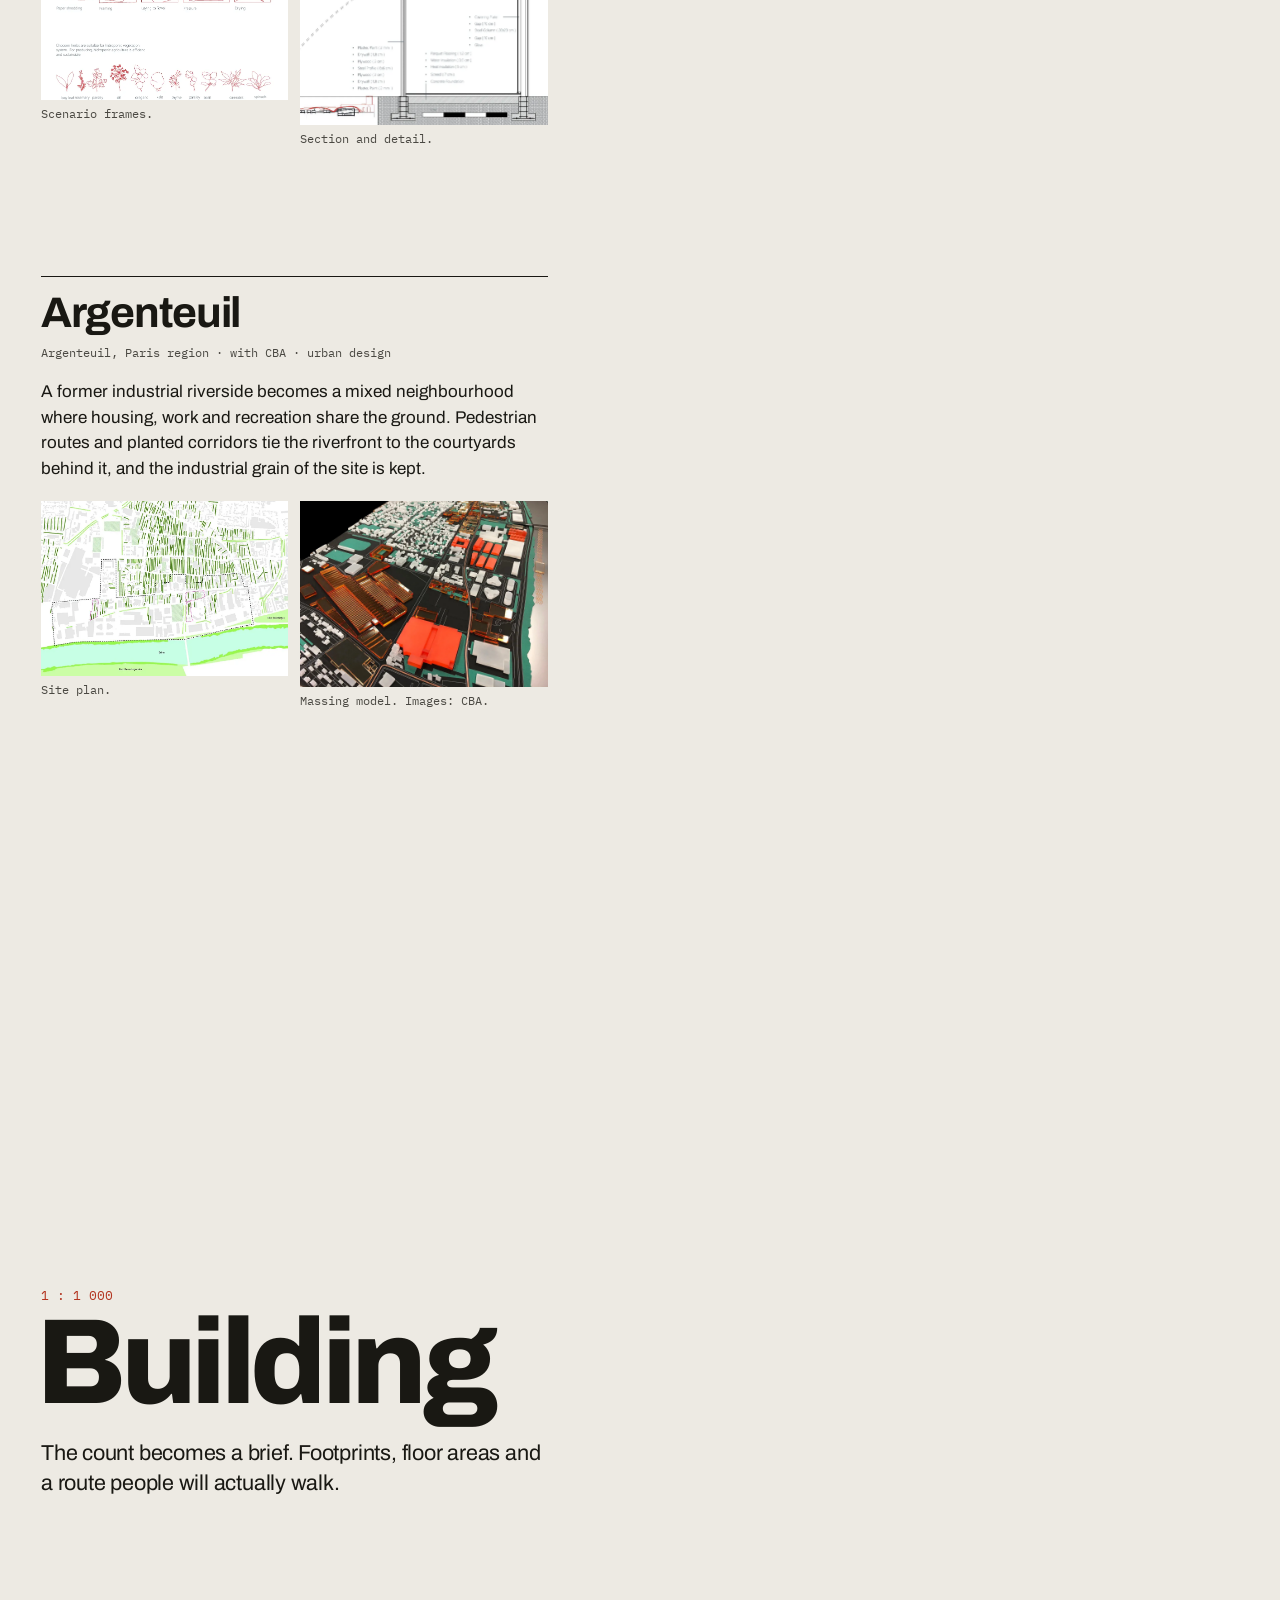
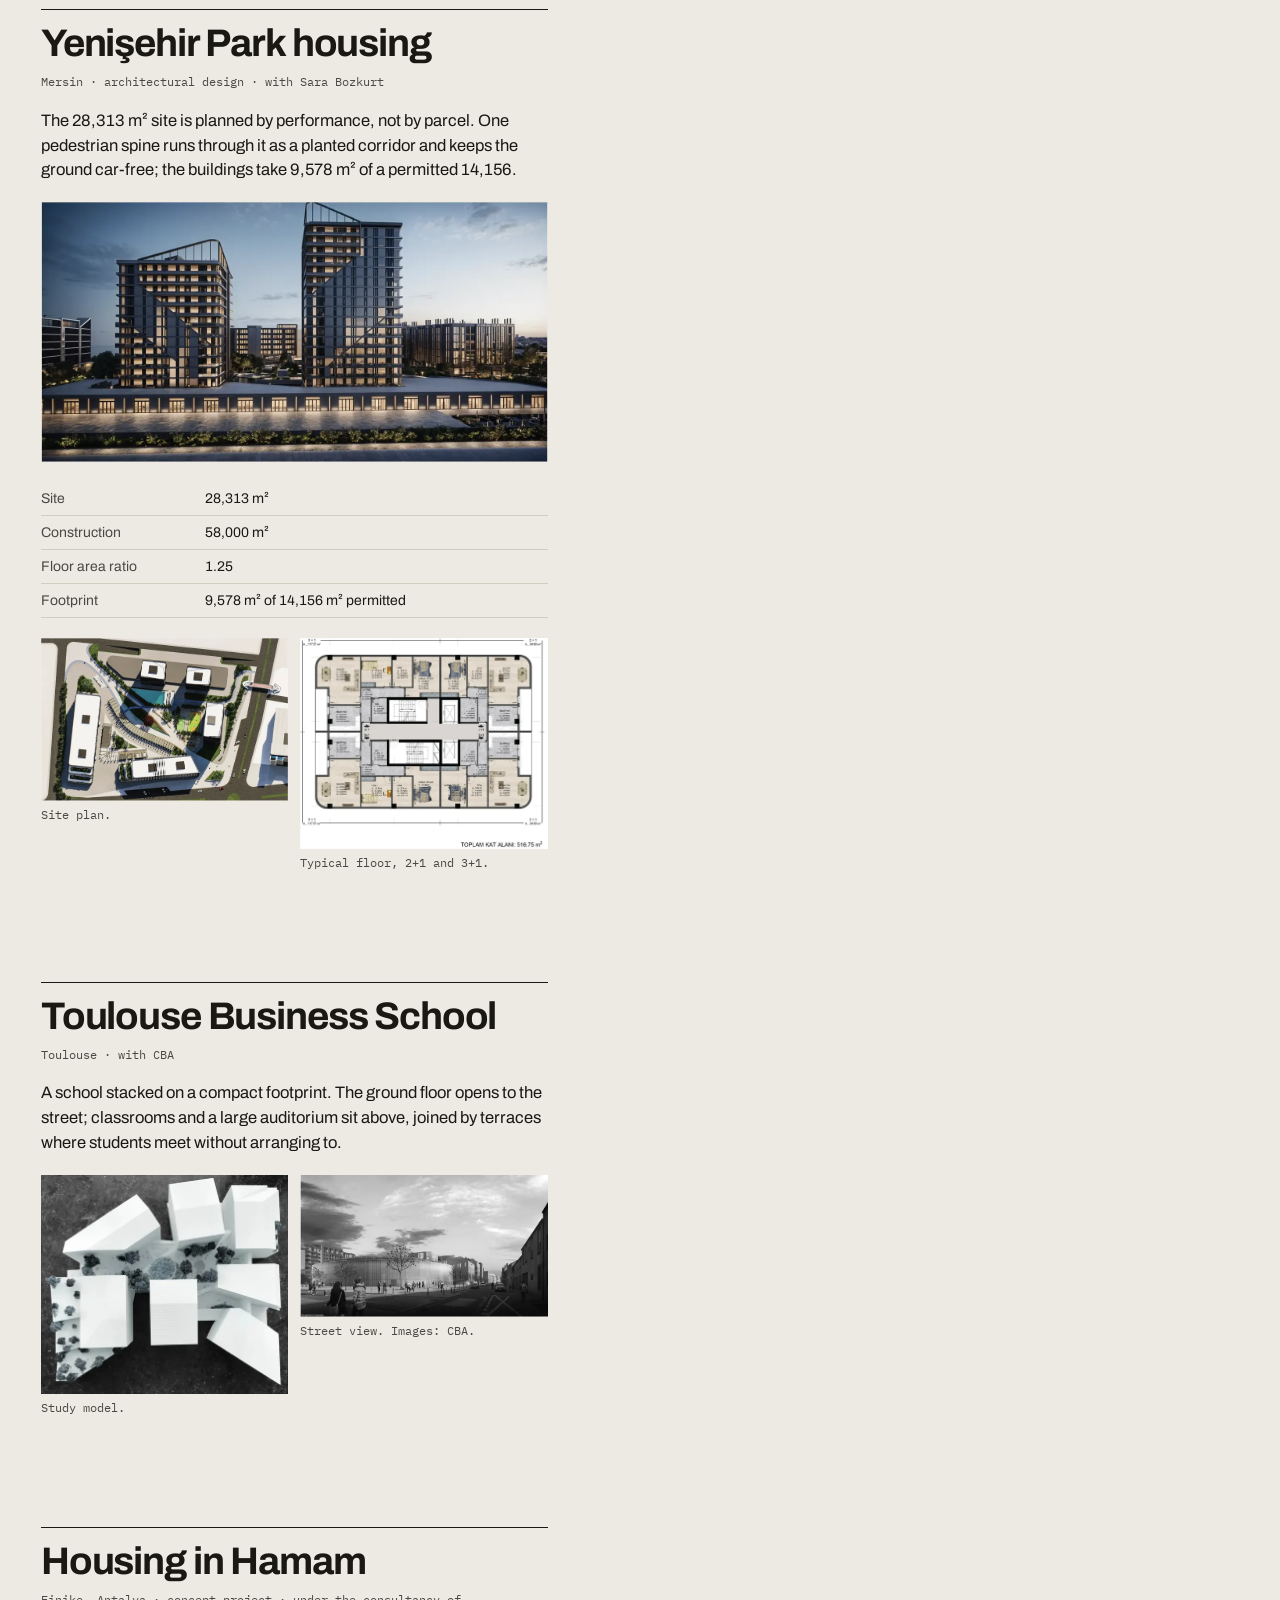
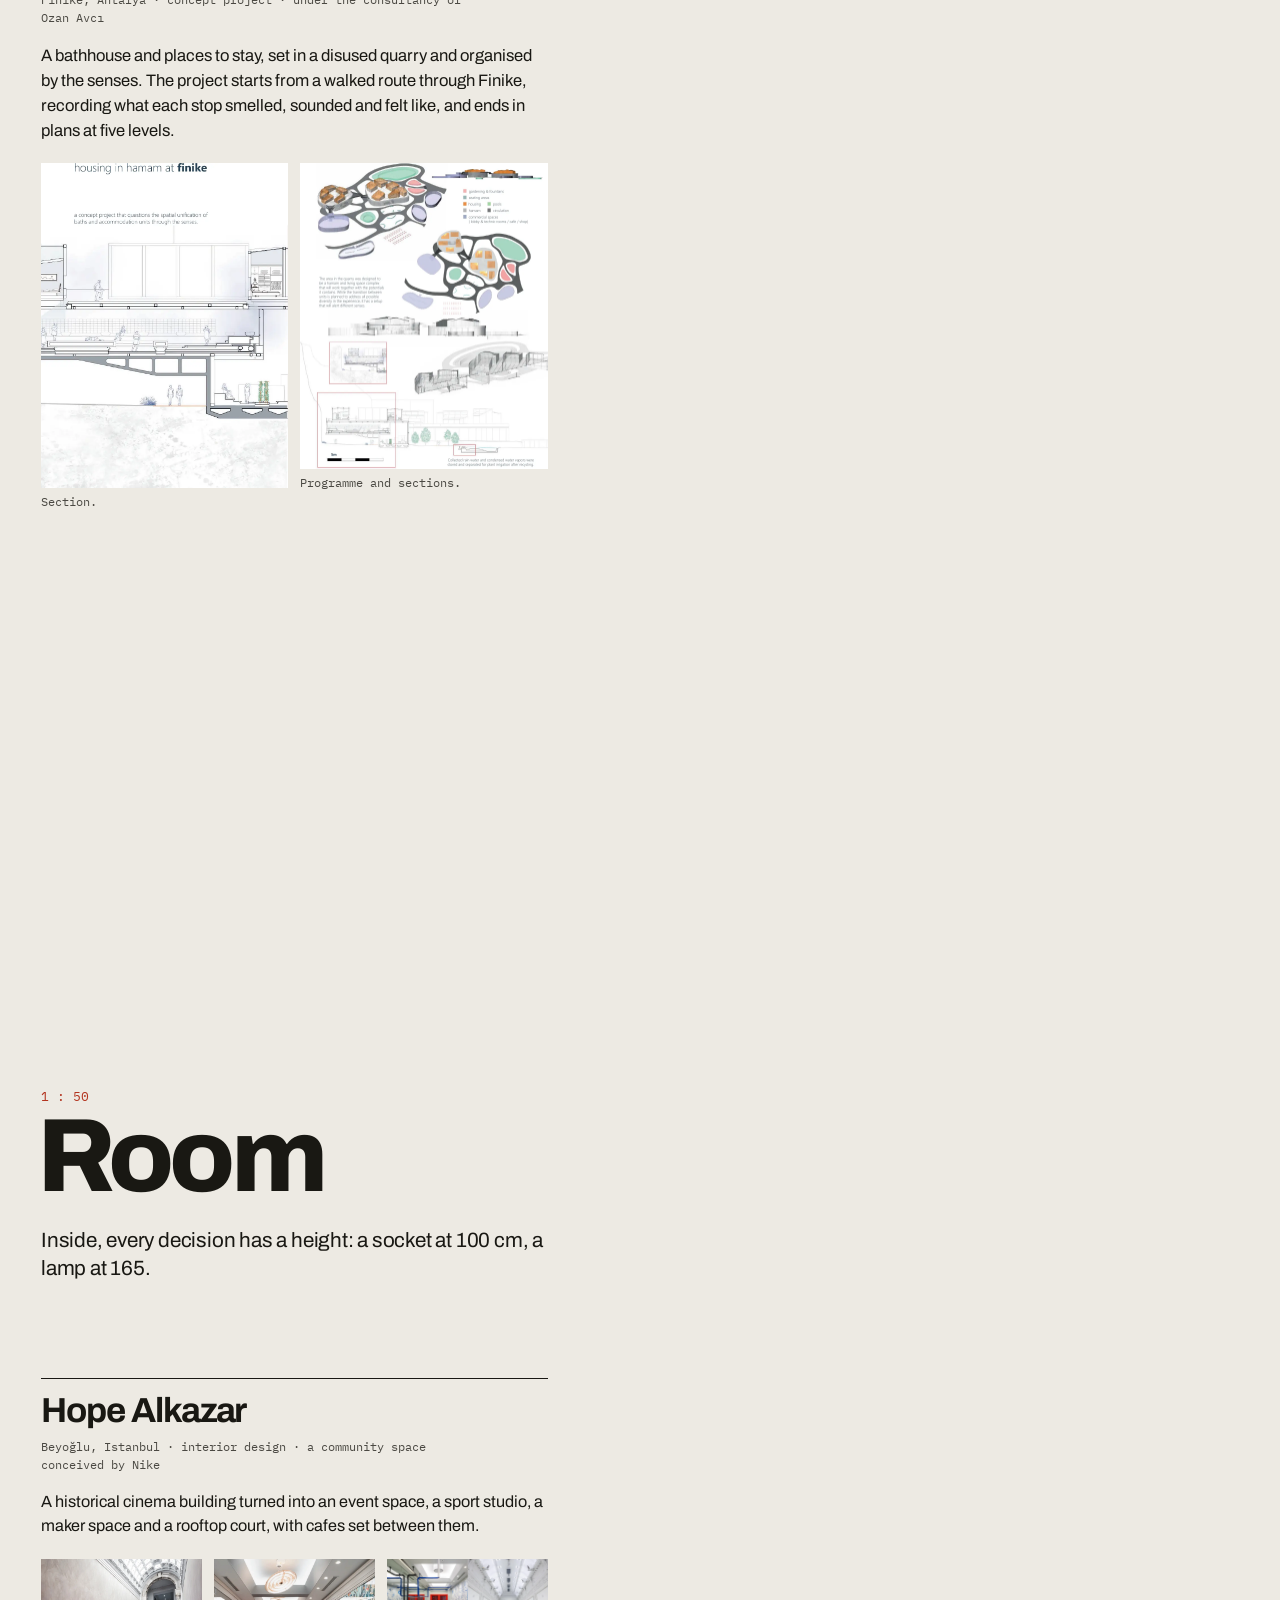
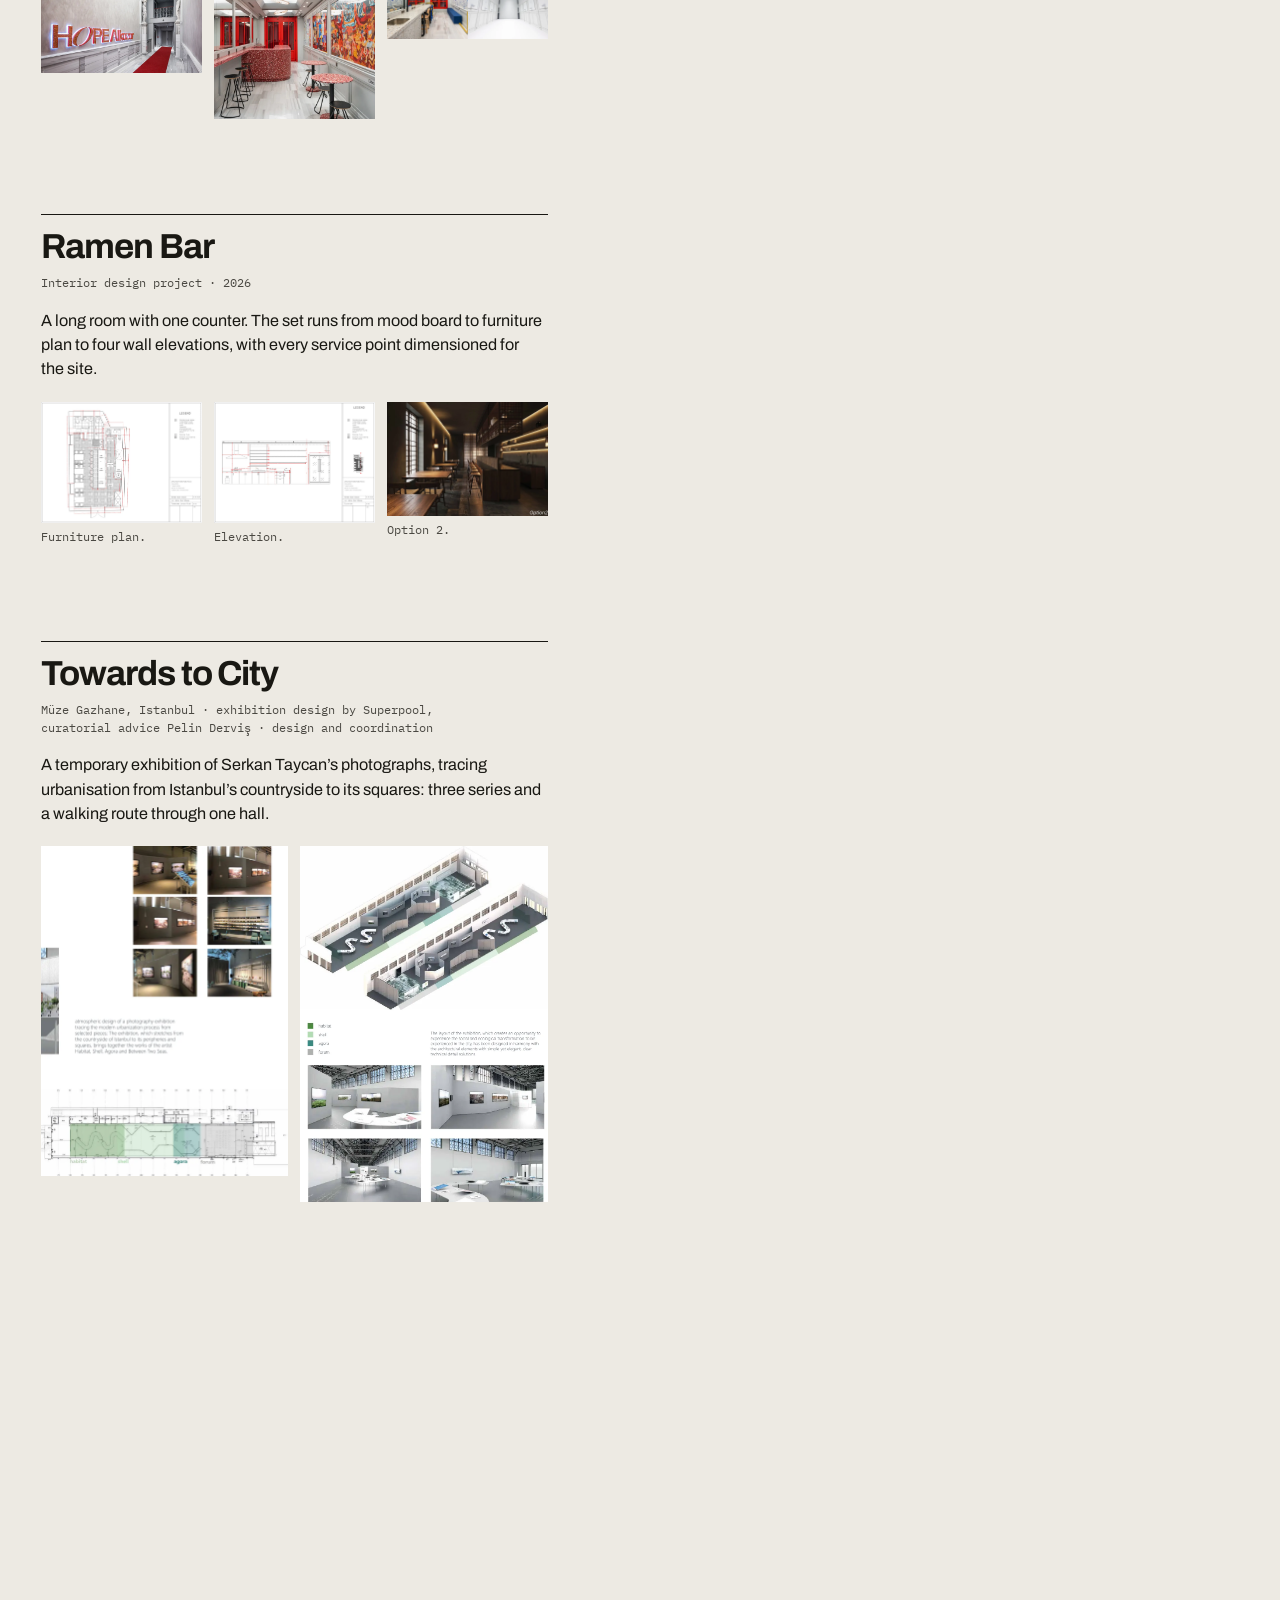
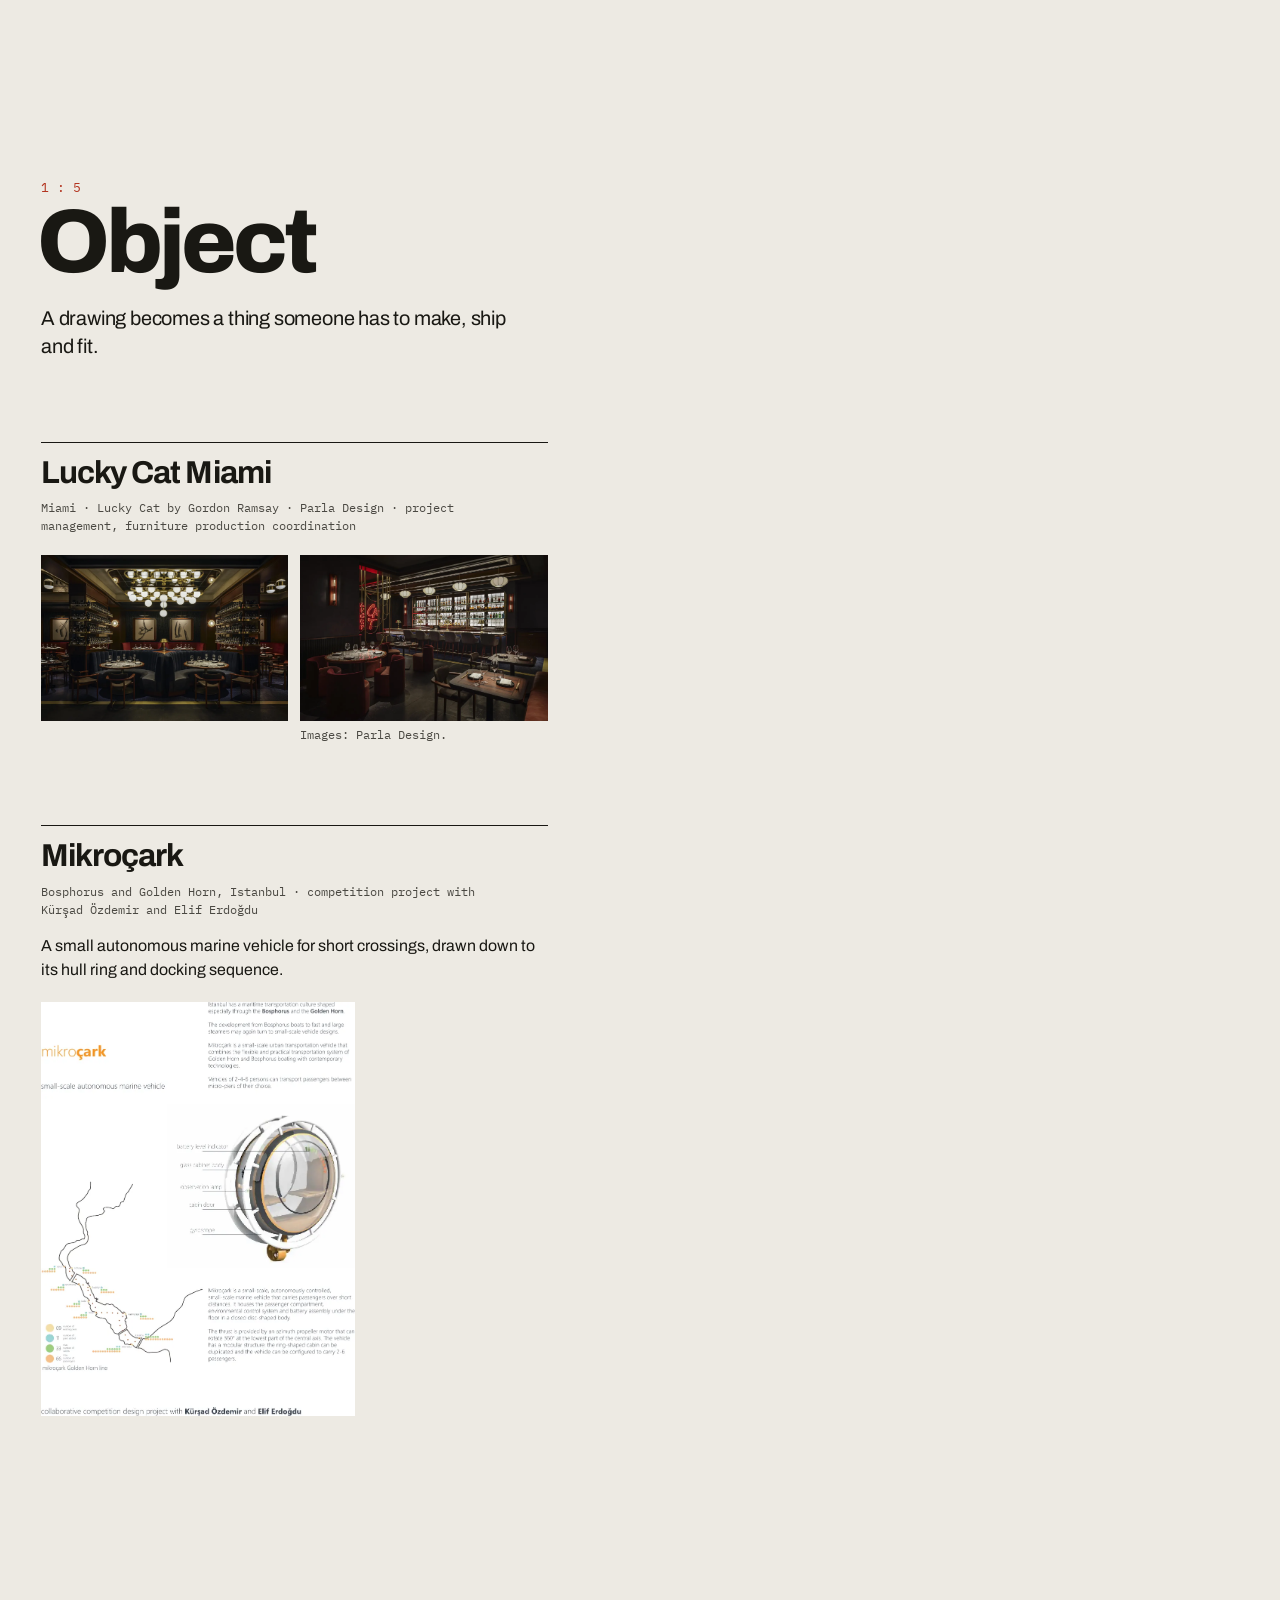
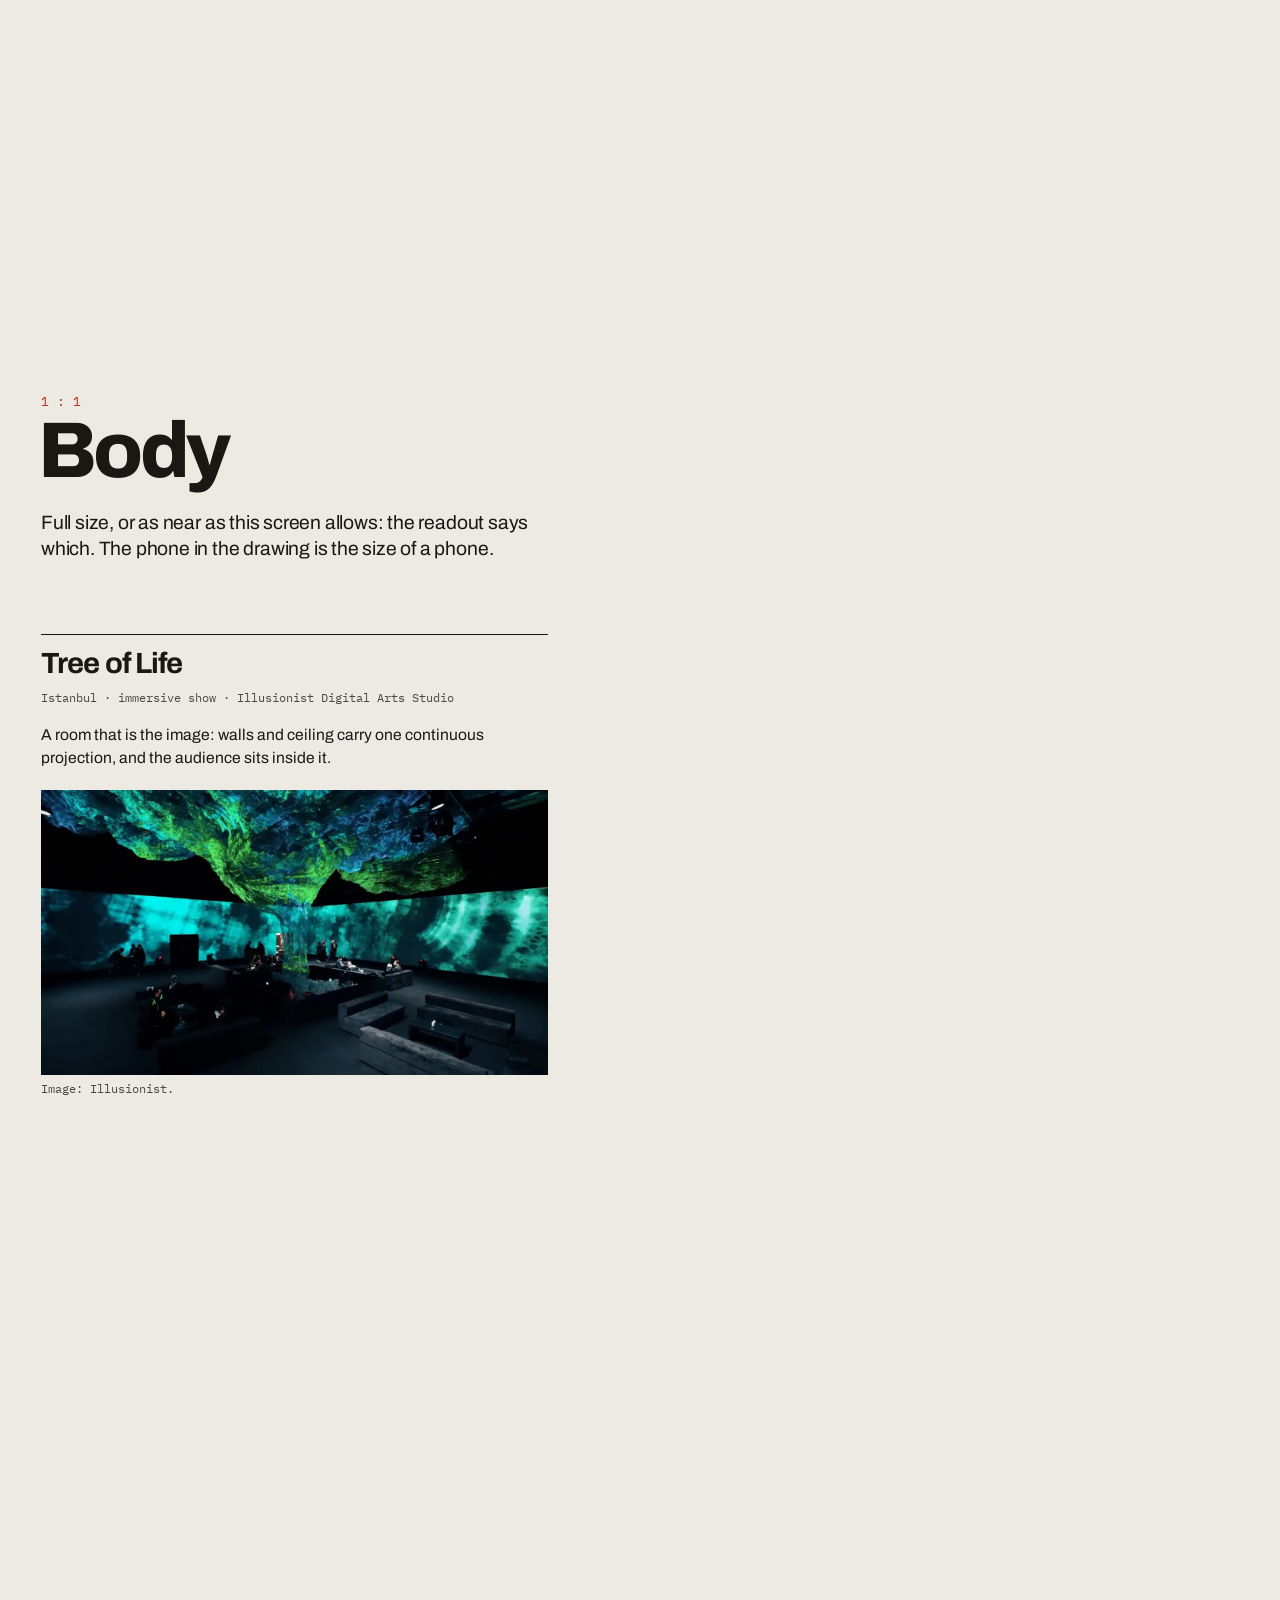
==== commit c86cfbeb: "Add v5 Blueprint: v4 printed white on blue with drawn headings Shares v4's scripts, map data and ima" ====
--- a/v4/index.html
+++ b/v4/index.html
@@ -131,7 +131,7 @@
     <h3>Yenişehir Park housing</h3>
     <p class="meta">Mersin · architectural design · with Sara Bozkurt</p>
     <p>The 28,313 m² site is planned by performance, not by parcel. One pedestrian spine runs through it as a planted corridor and keeps the ground car-free; the buildings take 9,578 m² of a permitted 14,156.</p>
-    <figure class="fig"><img src="img/mersin-a.webp" width="1400" height="990" alt="Rendered view of two residential towers above a long podium at dusk" loading="lazy"></figure>
+    <figure class="fig"><img src="img/mersin-a.webp" width="1264" height="648" alt="Rendered view of two residential towers above a long podium at dusk" loading="lazy"></figure>
     <dl class="facts">
       <div><dt>Site</dt><dd>28,313 m²</dd></div>
       <div><dt>Construction</dt><dd>58,000 m²</dd></div>
@@ -139,8 +139,8 @@
       <div><dt>Footprint</dt><dd>9,578 m² of 14,156 m² permitted</dd></div>
     </dl>
     <div class="g2">
-      <figure class="fig"><img src="img/mersin-site.webp" width="1400" height="991" alt="Rendered site plan seen from above with towers, podium and the curving pedestrian route" loading="lazy"><figcaption>Site plan.</figcaption></figure>
-      <figure class="fig"><img src="img/mersin-plan.webp" width="1400" height="990" alt="Typical floor plan of a tower with eight apartments around a central core" loading="lazy"><figcaption>Typical floor, 2+1 and 3+1.</figcaption></figure>
+      <figure class="fig"><img src="img/mersin-site.webp" width="1262" height="832" alt="Rendered site plan seen from above with towers, podium and the curving pedestrian route" loading="lazy"><figcaption>Site plan.</figcaption></figure>
+      <figure class="fig"><img src="img/mersin-plan.webp" width="1003" height="854" alt="Typical floor plan of a tower with eight apartments around a central core" loading="lazy"><figcaption>Typical floor, 2+1 and 3+1.</figcaption></figure>
     </div>
   </article>
 
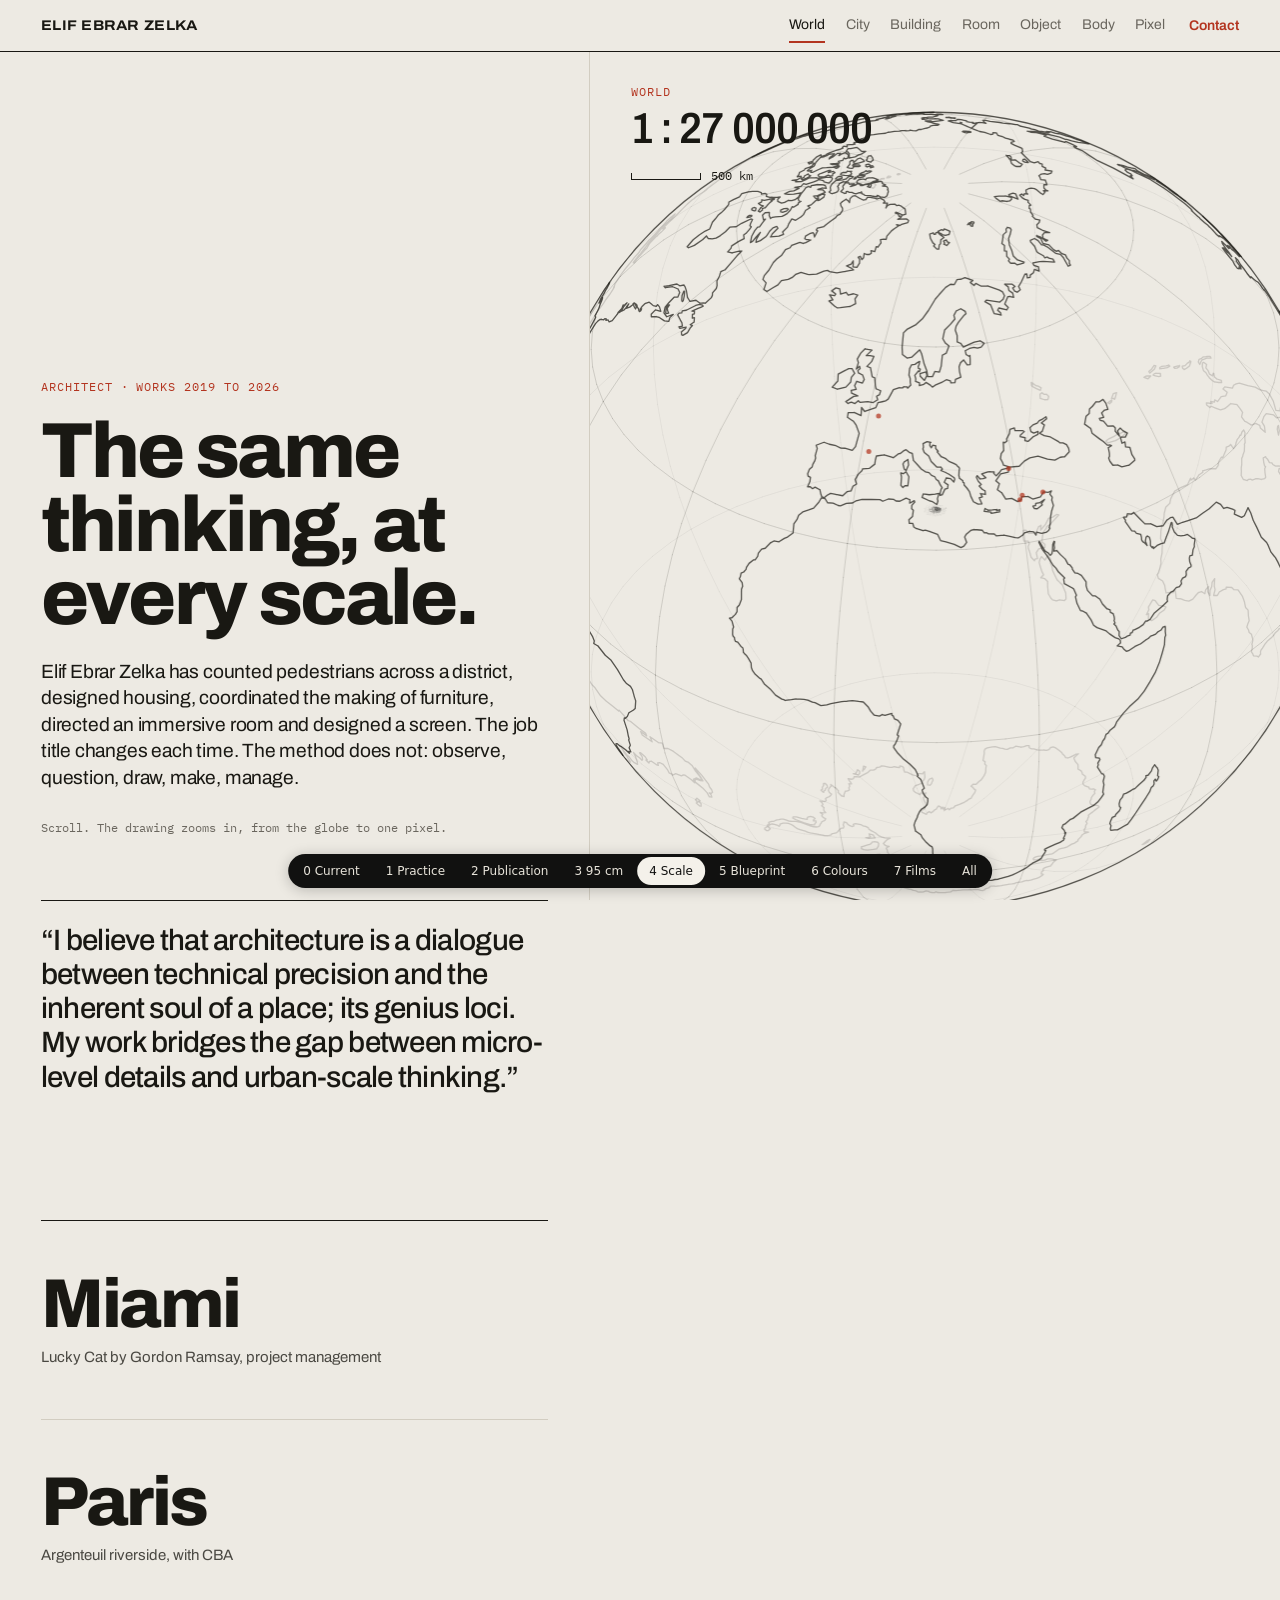
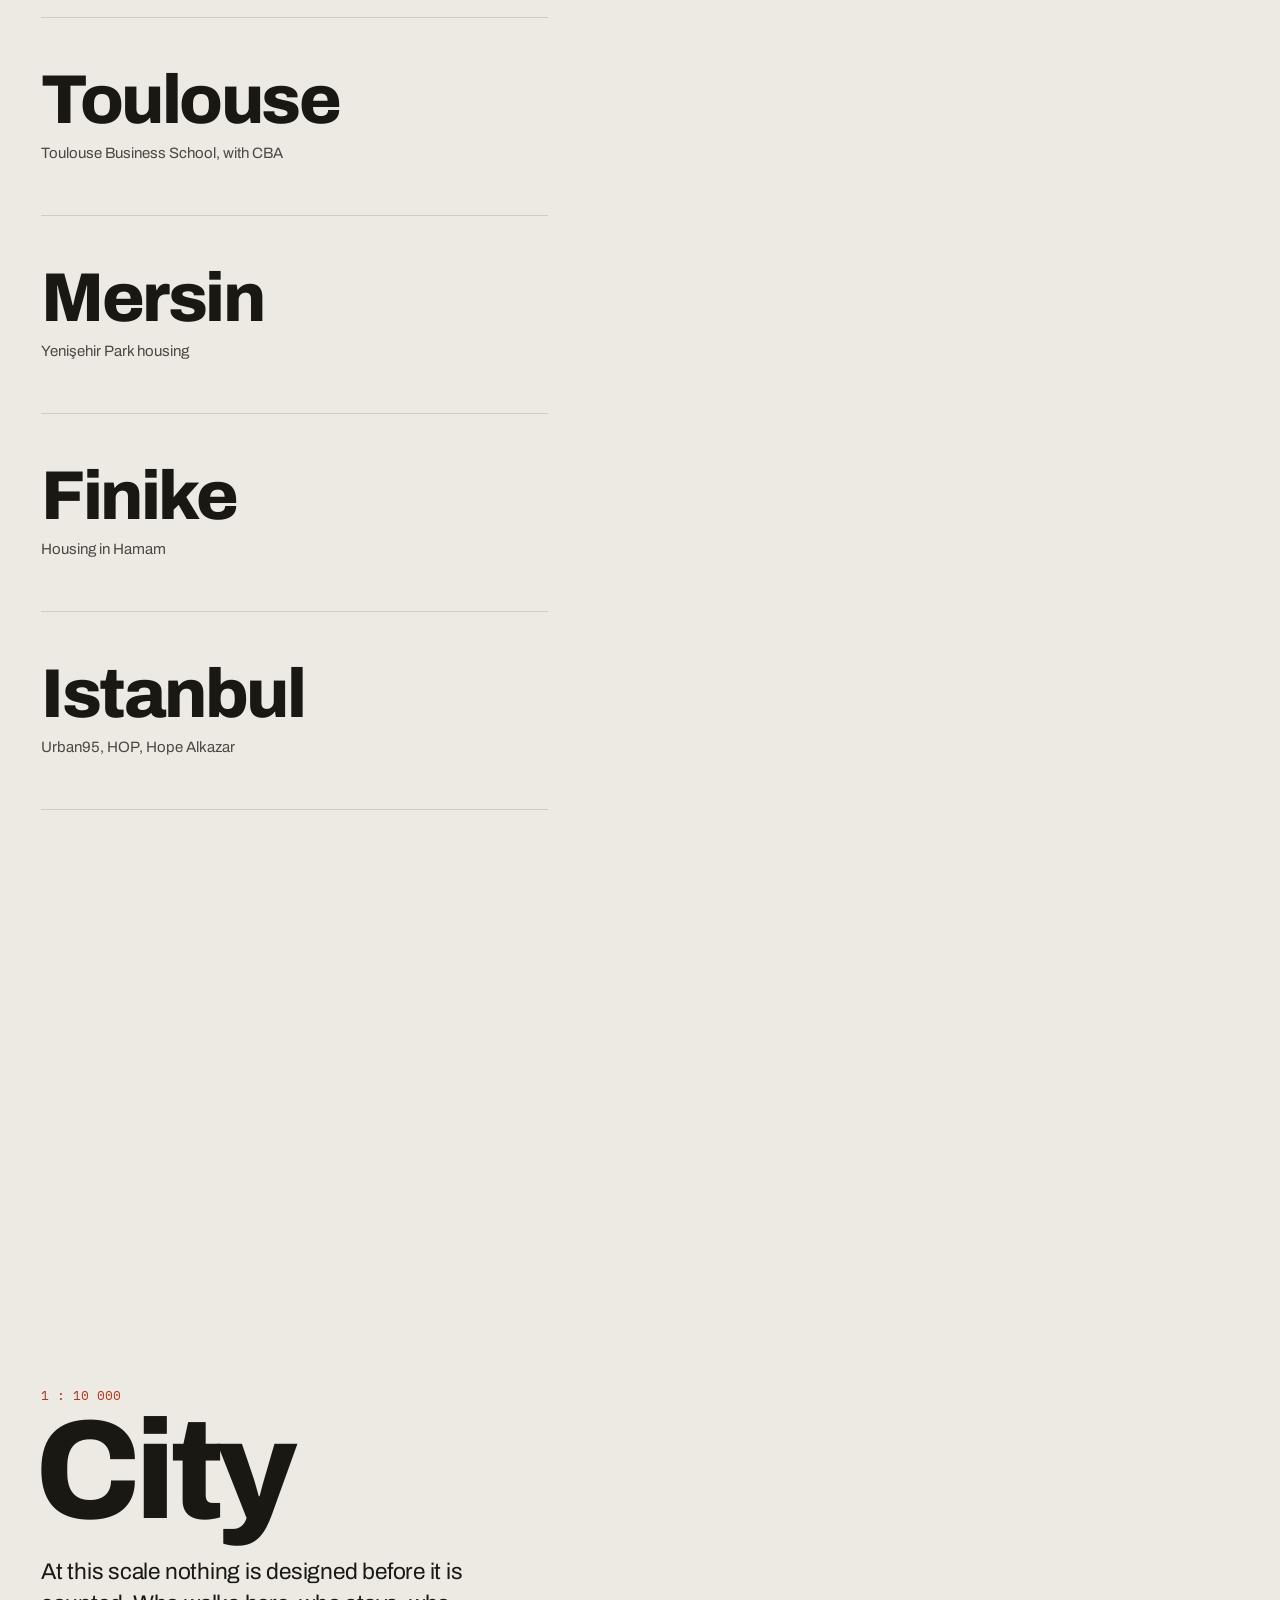
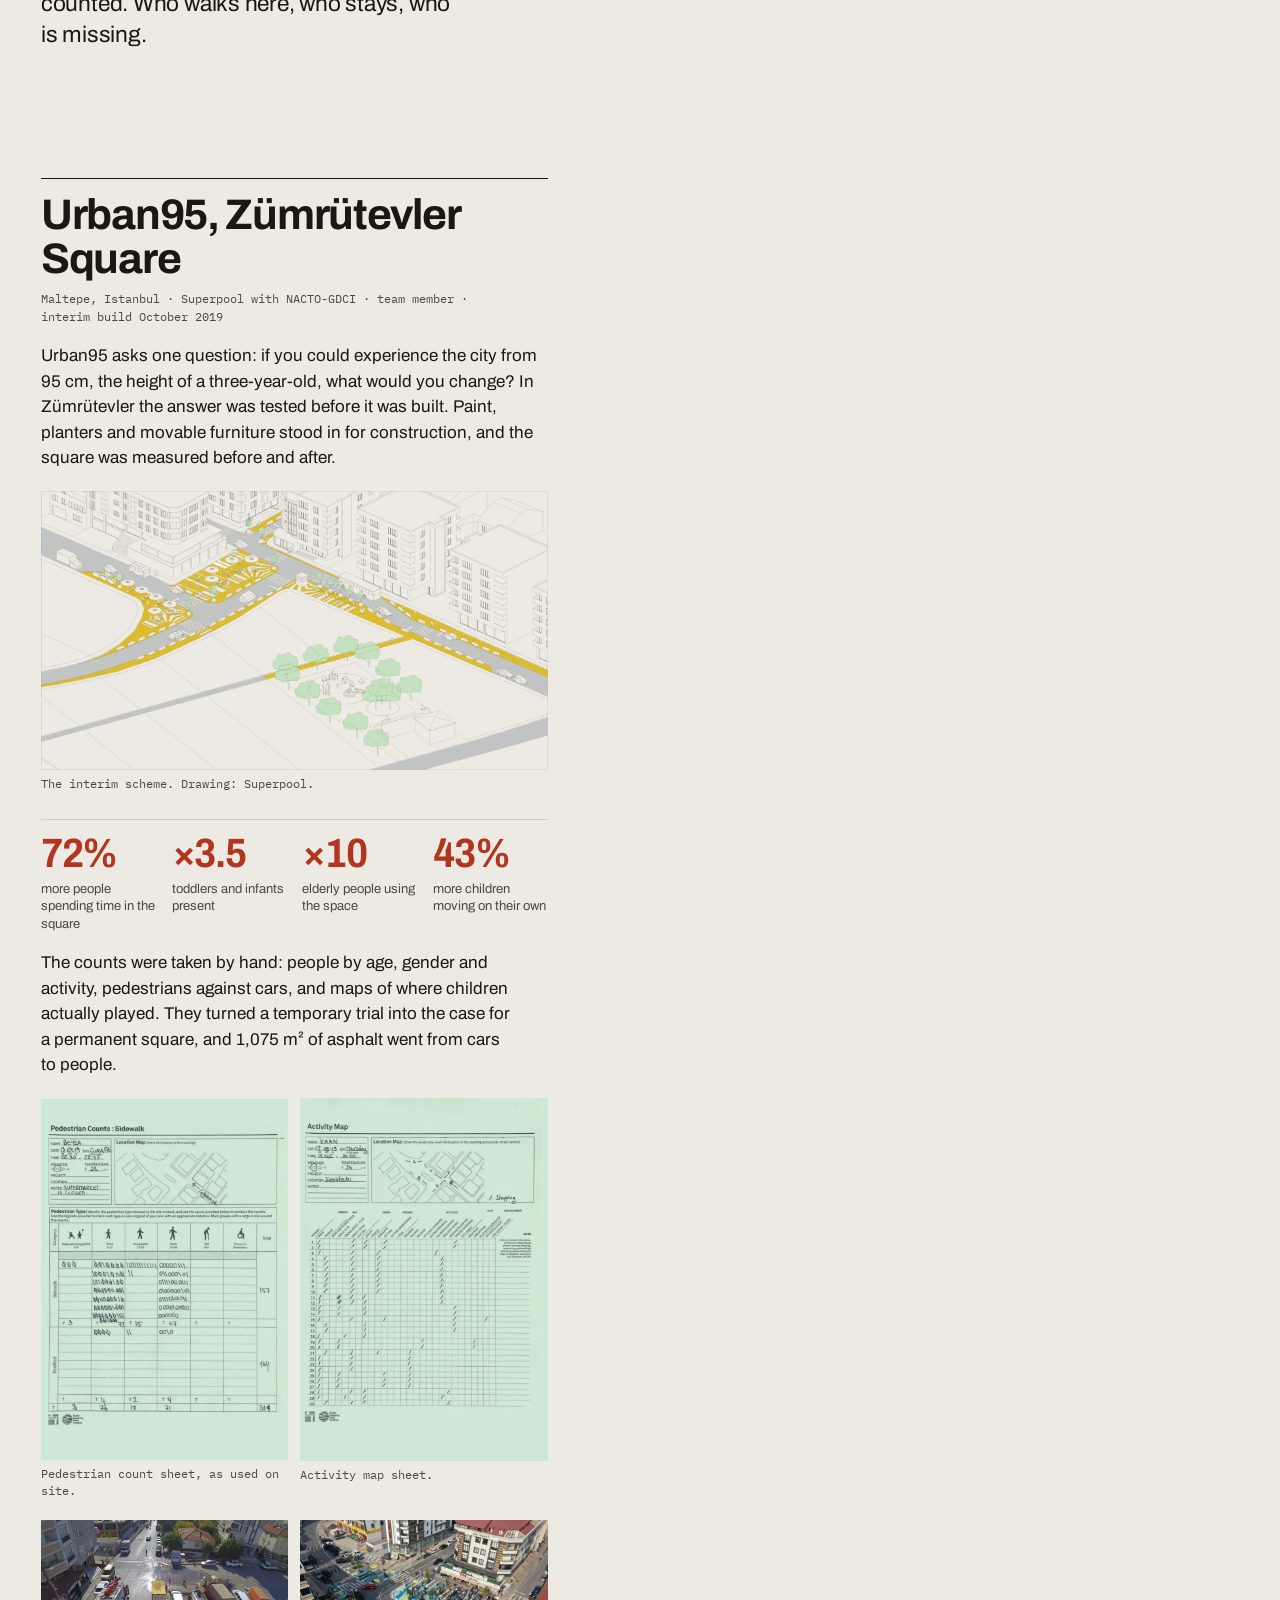
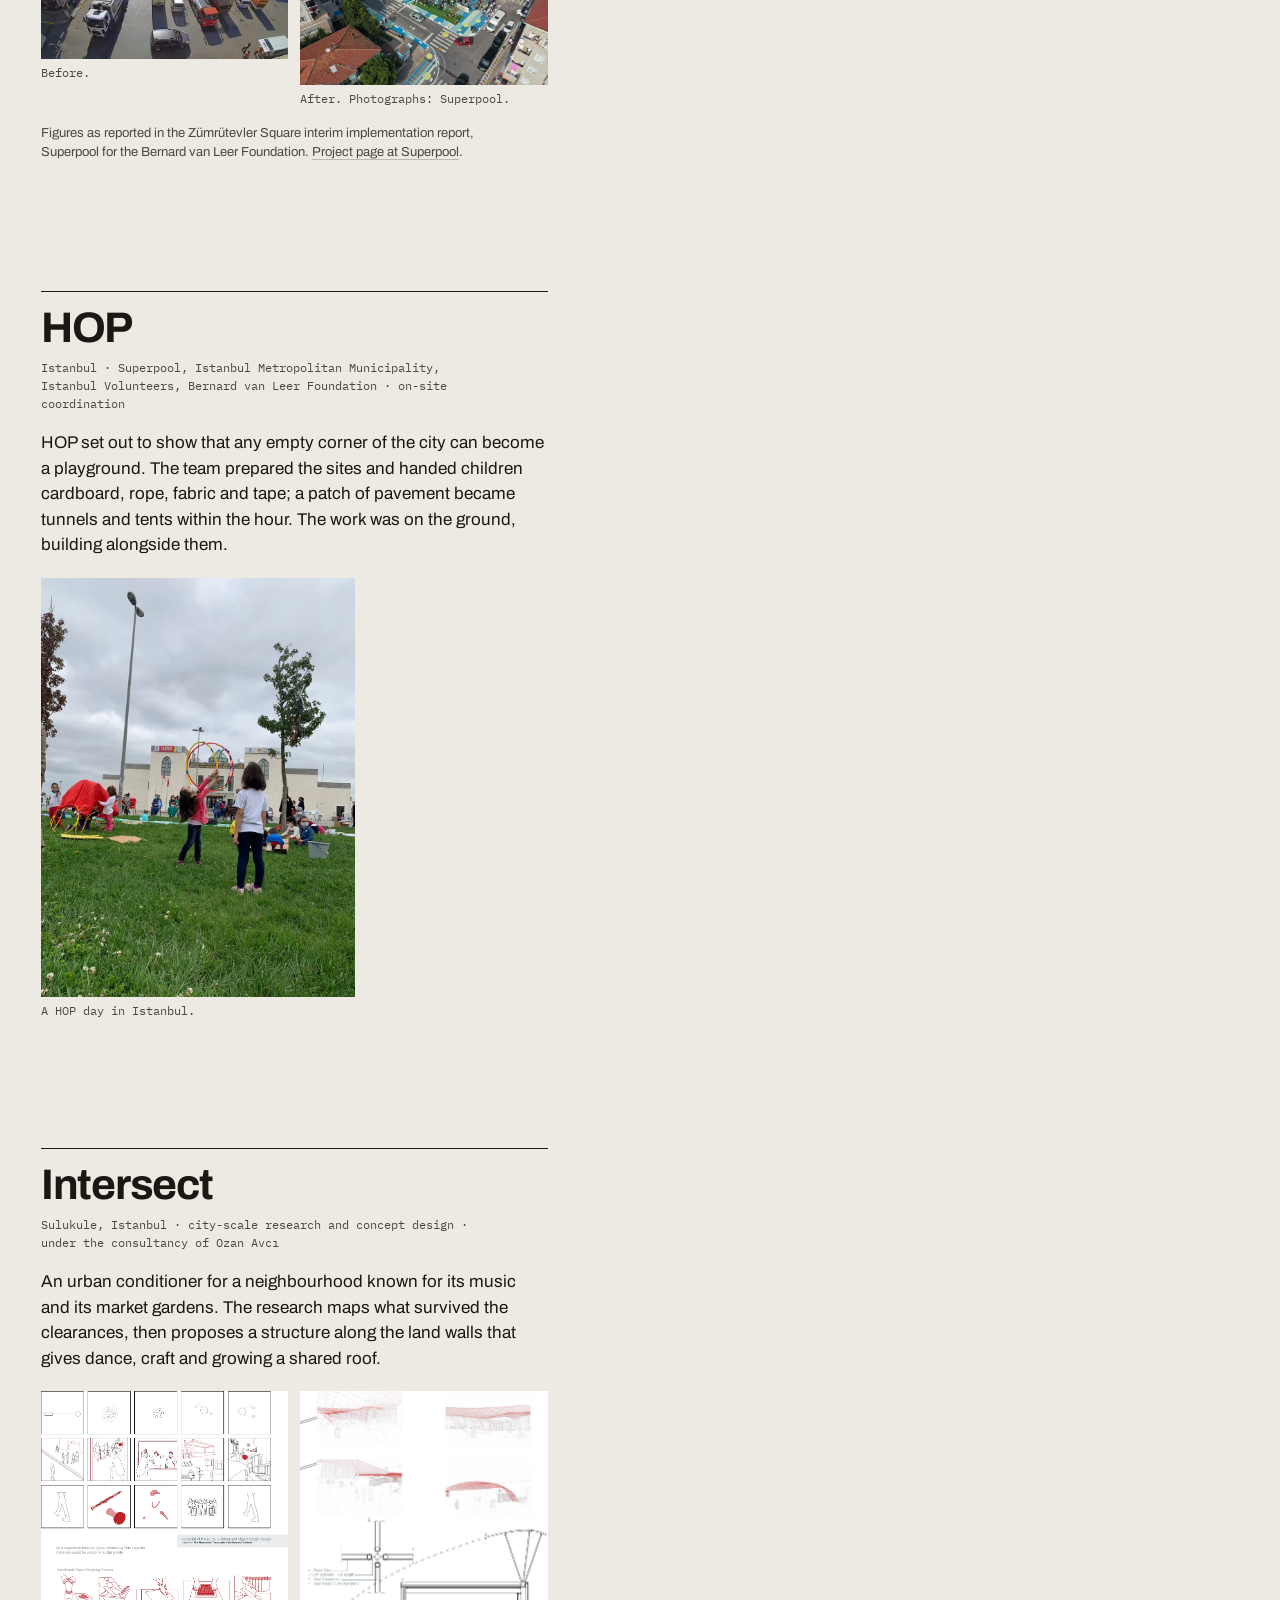
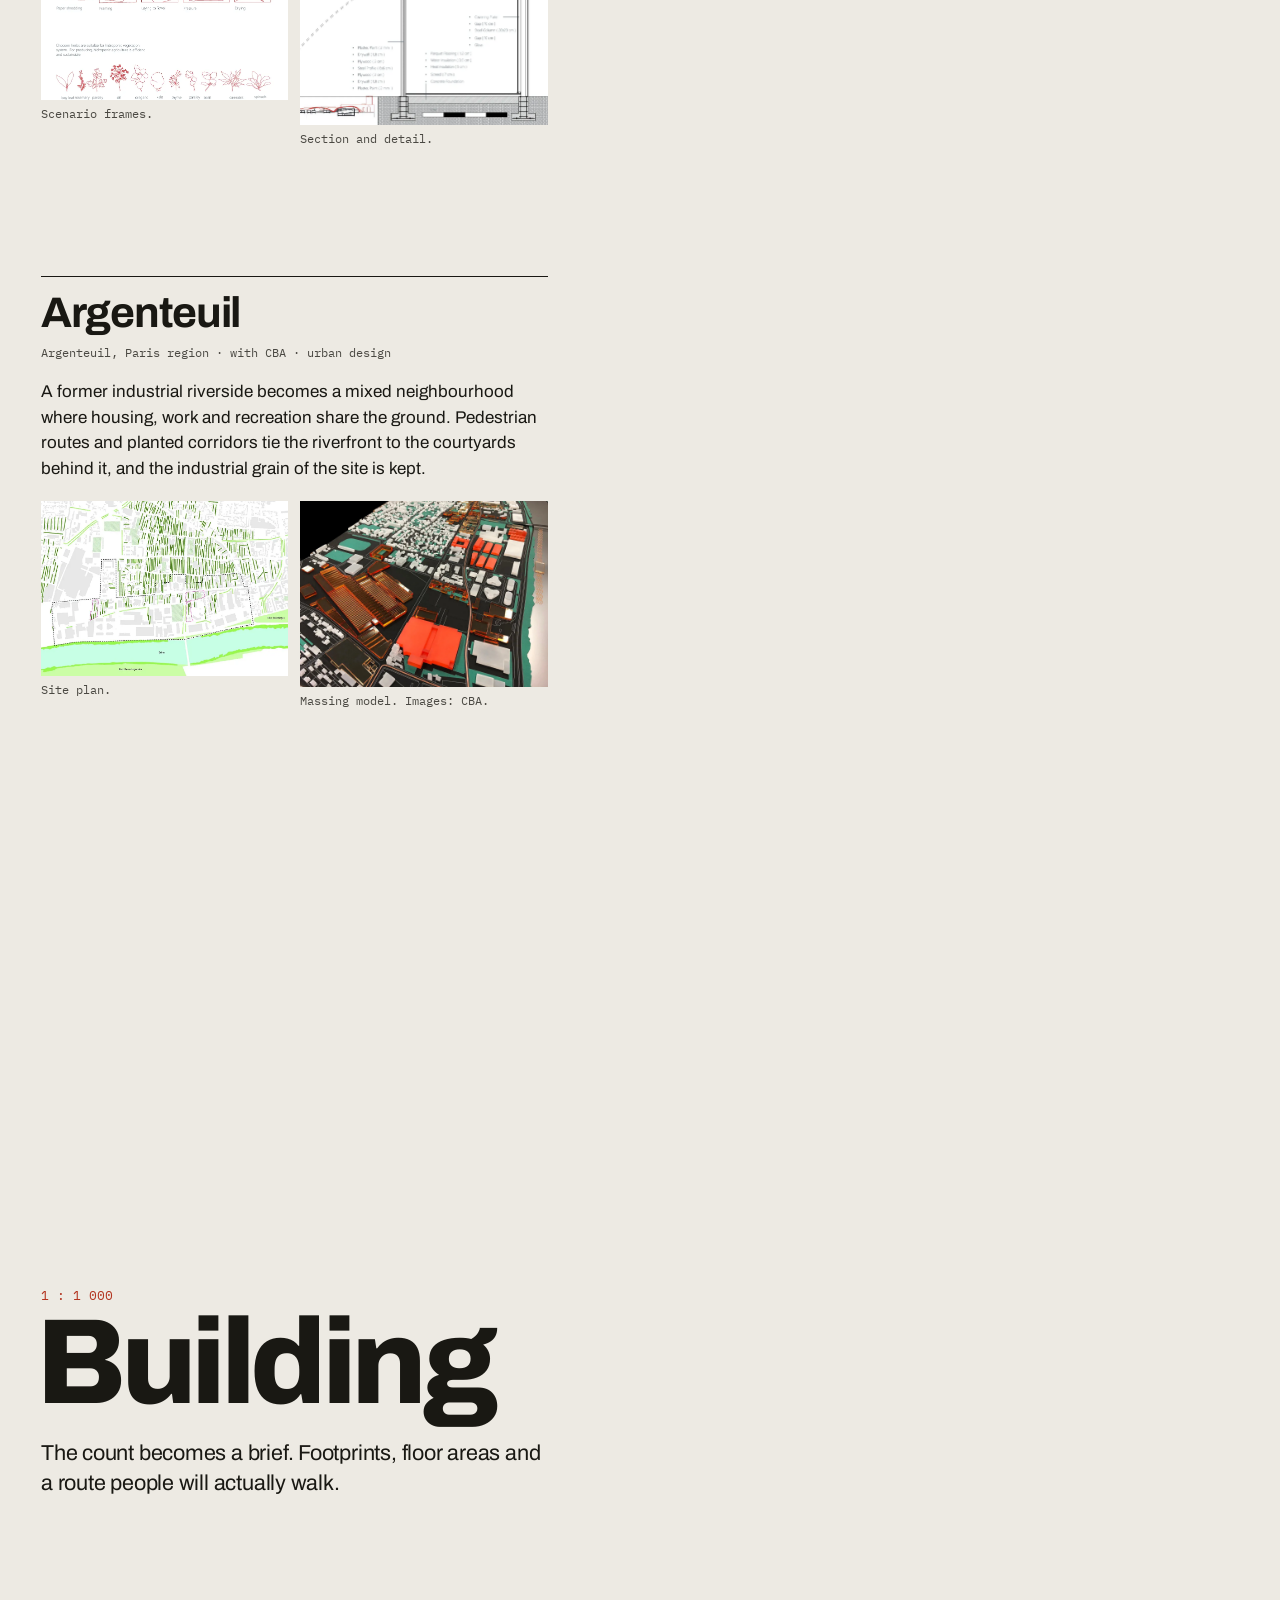
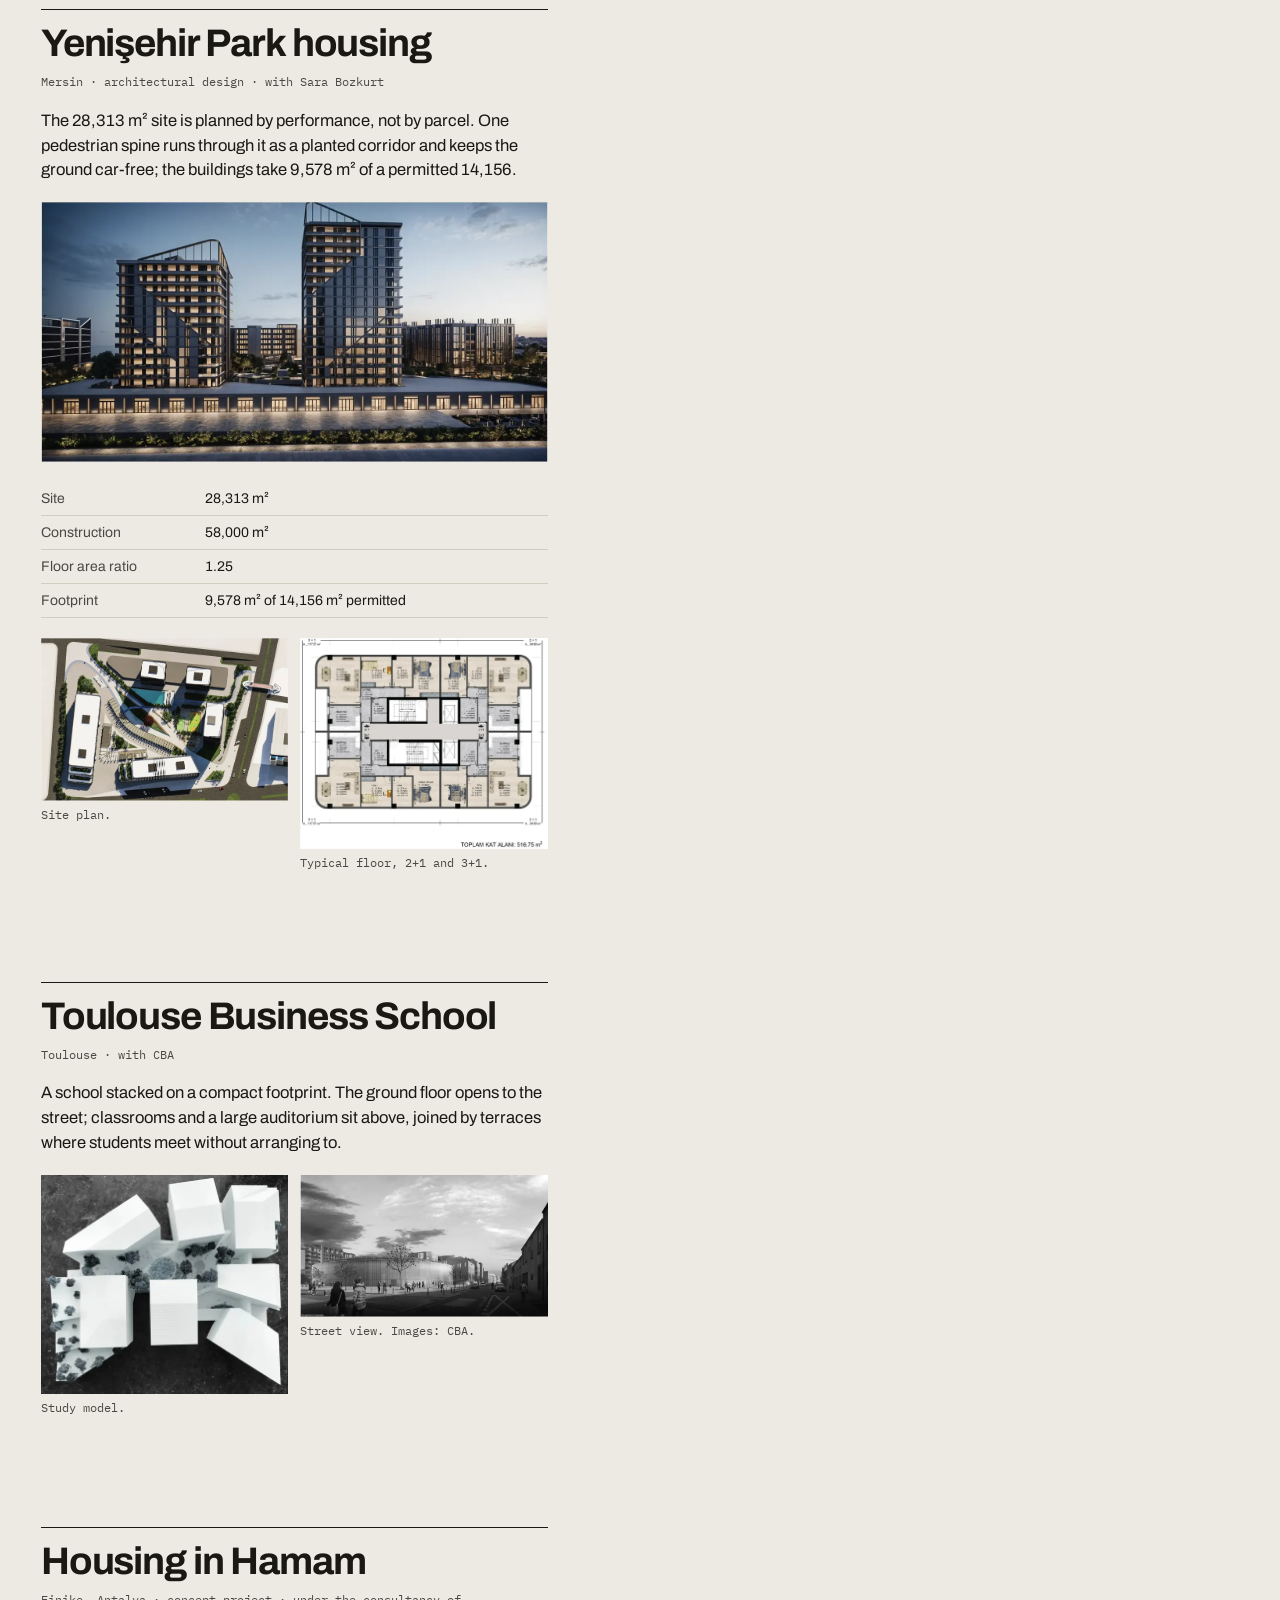
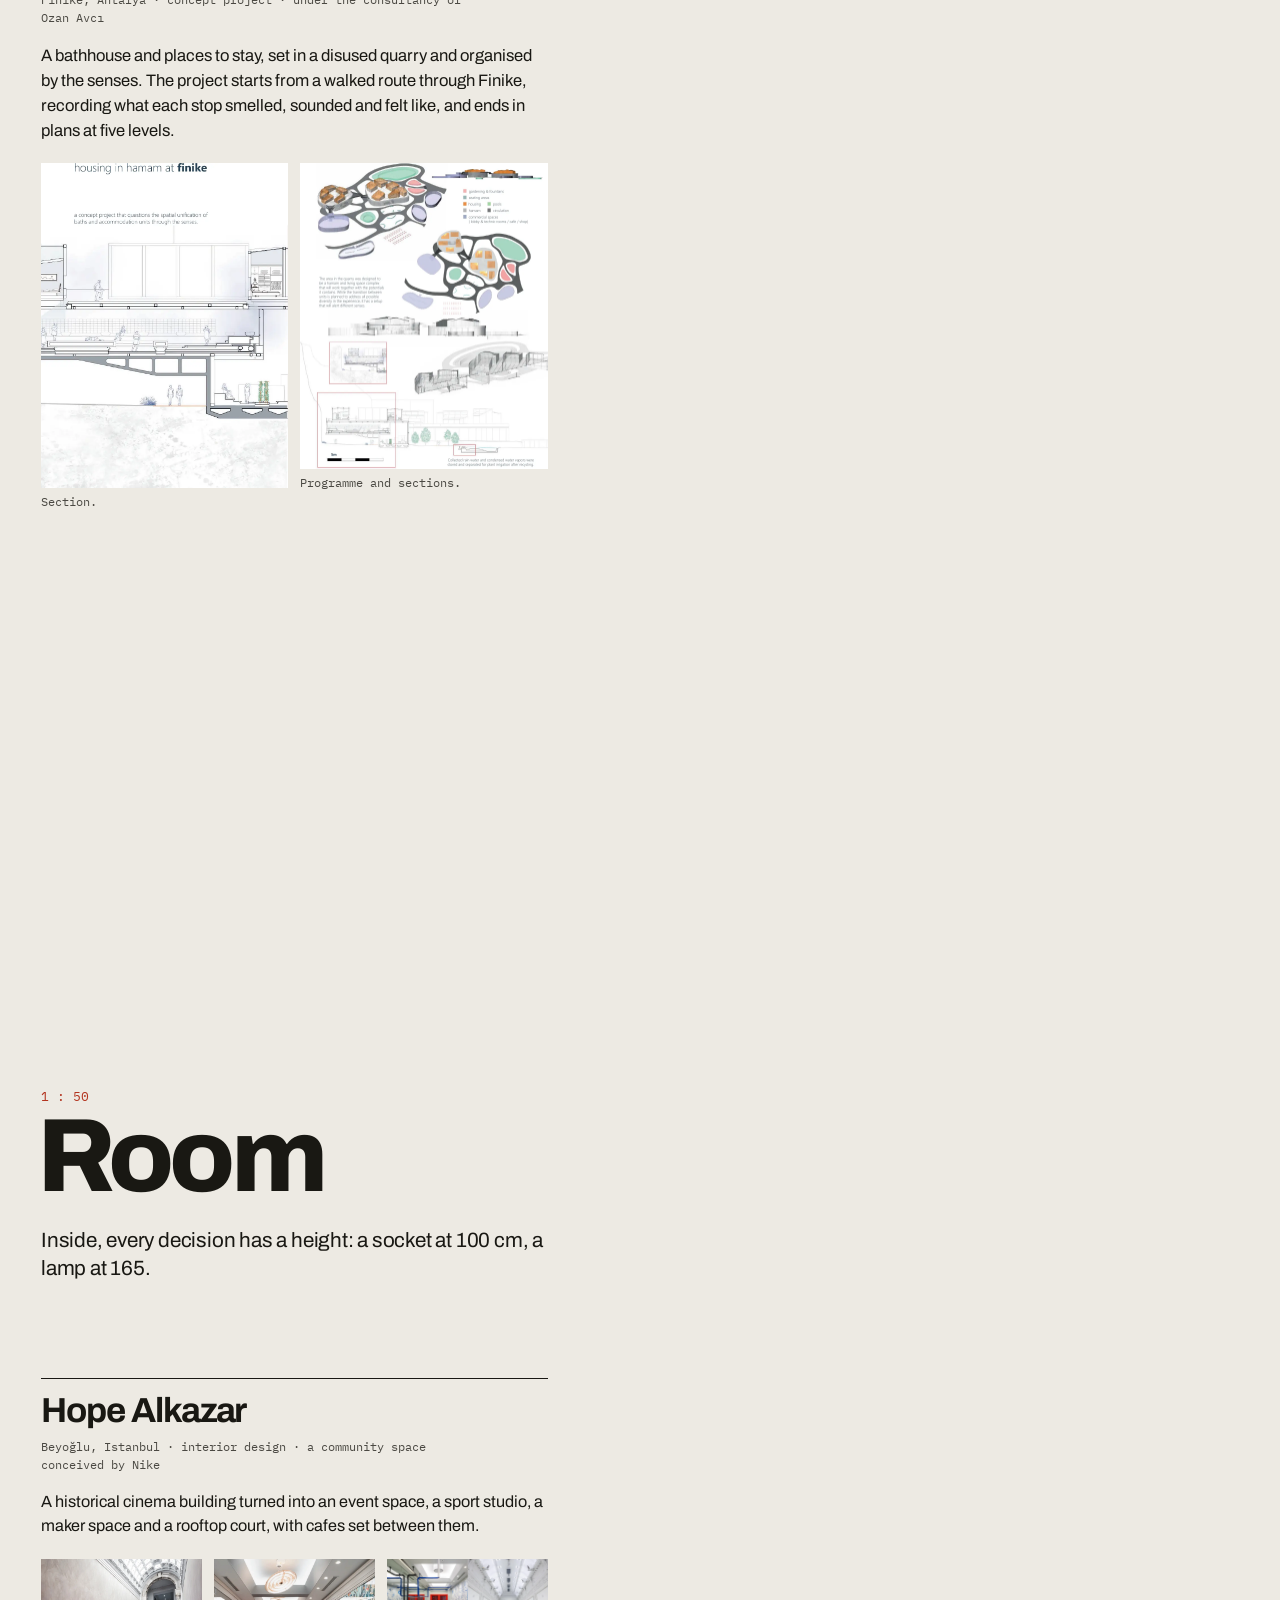
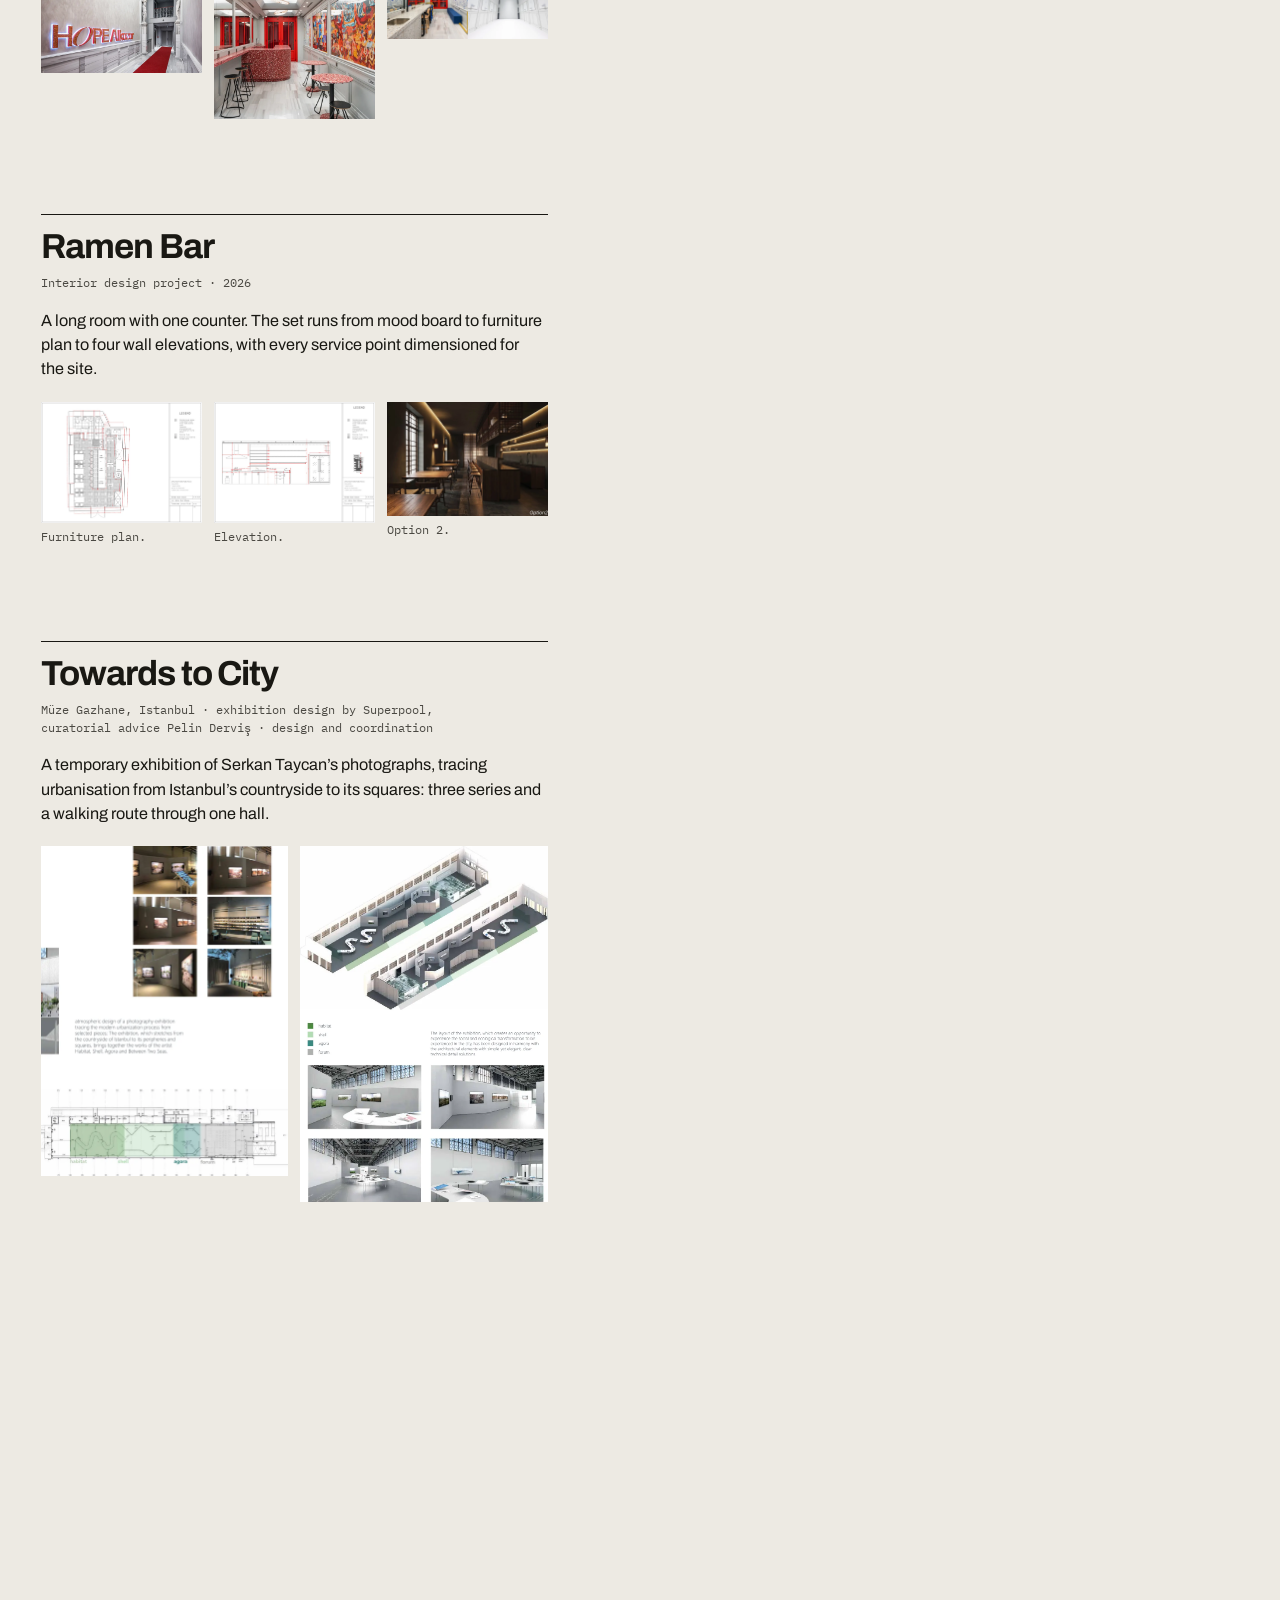
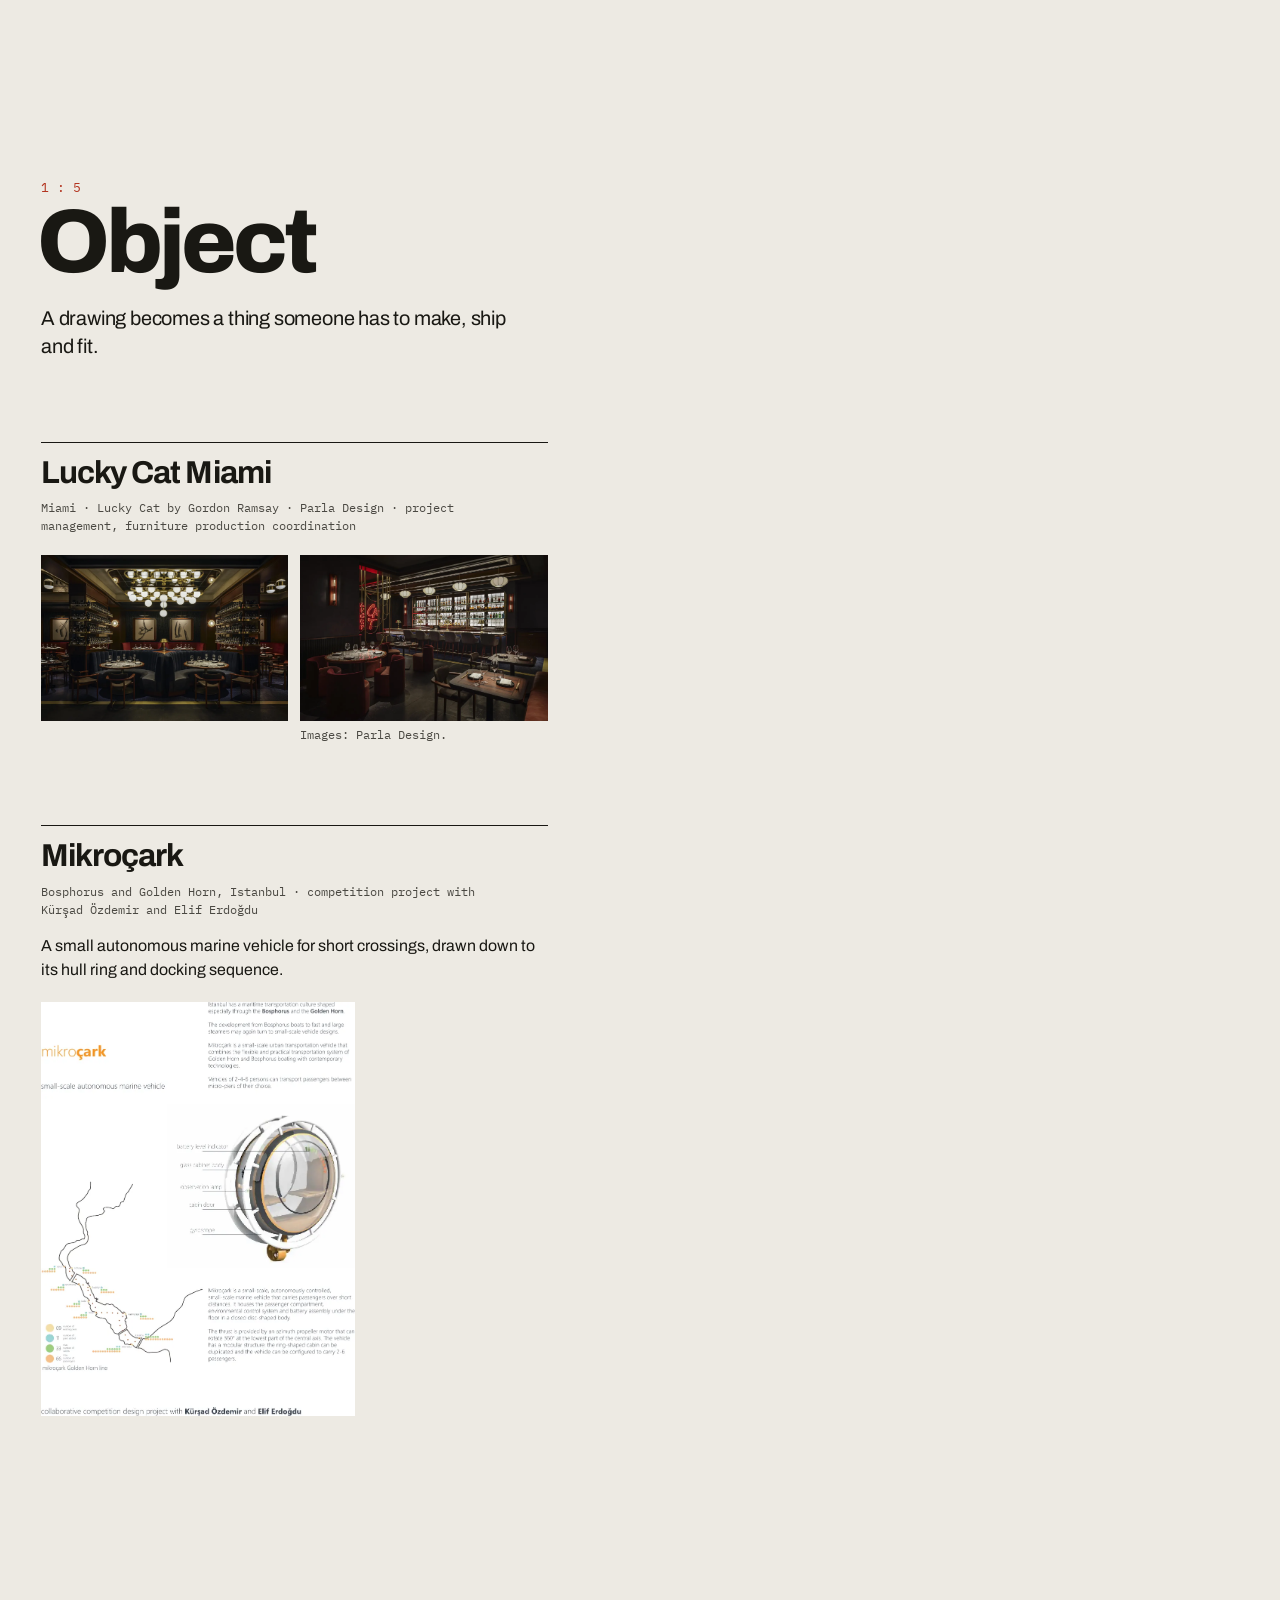
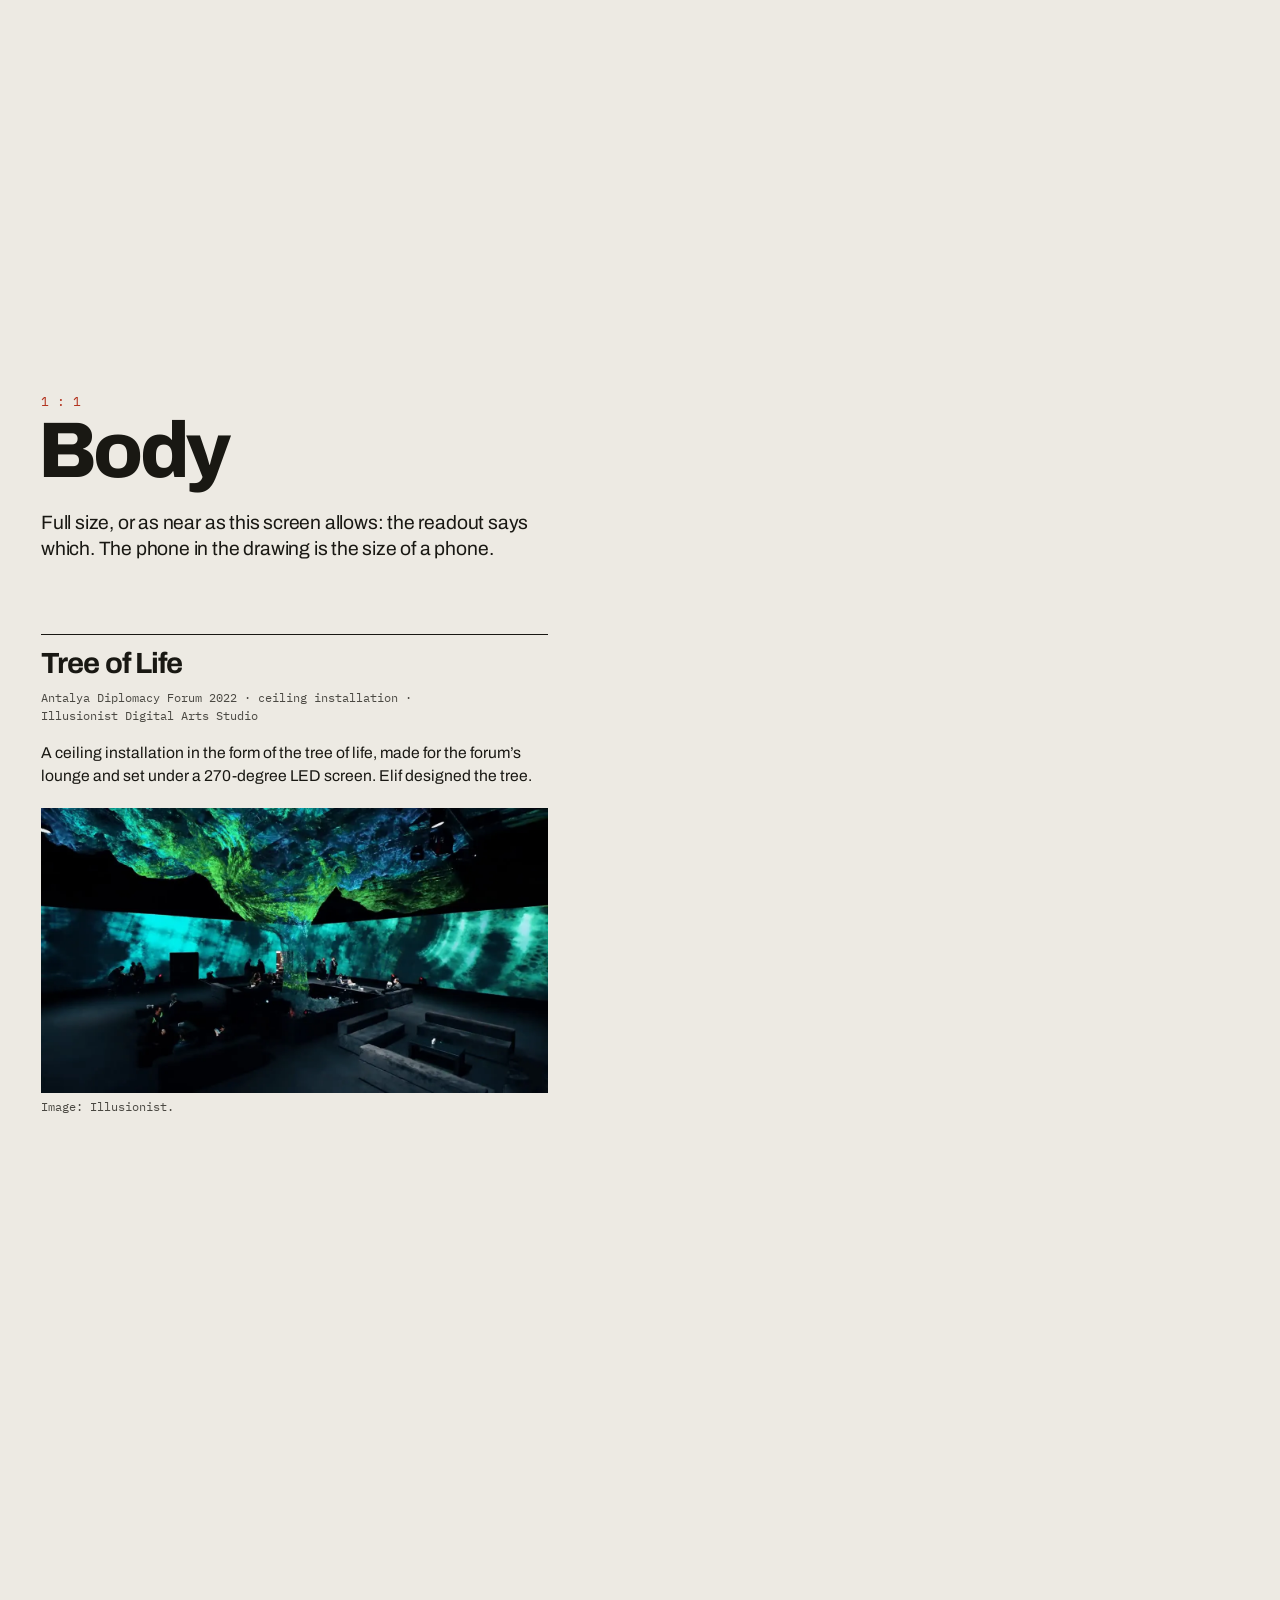
==== commit 39d63116: "Add v6 Films: roles, stories and a film frame on the blueprint Each project gets her role and a stor" ====
--- a/v4/index.html
+++ b/v4/index.html
@@ -56,7 +56,7 @@
     <li data-place="1.44,43.6,Toulouse"><b>Toulouse</b><span>Toulouse Business School, with CBA</span></li>
     <li data-place="34.6,36.8,Mersin"><b>Mersin</b><span>Yenişehir Park housing</span></li>
     <li data-place="30.15,36.3,Finike"><b>Finike</b><span>Housing in Hamam</span></li>
-    <li data-place="28.98,41.01,Istanbul"><b>Istanbul</b><span>Urban95, HOP, Hope Alkazar, Tree of Life</span></li>
+    <li data-place="28.98,41.01,Istanbul"><b>Istanbul</b><span>Urban95, HOP, Hope Alkazar</span></li>
   </ol>
 </section>
 
@@ -239,11 +239,11 @@
     <p class="lede">Full size, or as near as this screen allows: the readout says which. The phone in the drawing is the size of a phone.</p>
   </header>
 
-  <article class="pj" data-place="28.98,41.01,Istanbul" data-rv>
+  <article class="pj" data-place="30.71,36.89,Antalya" data-rv>
     <h3>Tree of Life</h3>
-    <p class="meta">Istanbul · immersive show · Illusionist Digital Arts Studio</p>
-    <p>A room that is the image: walls and ceiling carry one continuous projection, and the audience sits inside it.</p>
-    <figure class="fig"><img src="img/tree-a.webp" width="1280" height="720" alt="Audience seated inside a hall whose walls and ceiling are covered by a green and blue projection" loading="lazy"><figcaption>Image: Illusionist.</figcaption></figure>
+    <p class="meta">Antalya Diplomacy Forum 2022 · ceiling installation · Illusionist Digital Arts Studio</p>
+    <p>A ceiling installation in the form of the tree of life, made for the forum’s lounge and set under a 270-degree LED screen. Elif designed the tree.</p>
+    <figure class="fig"><img src="img/tree-a.webp" width="1280" height="720" alt="Lounge under a glowing green and blue ceiling installation, with a curved LED screen behind the seating" loading="lazy"><figcaption>Image: Illusionist.</figcaption></figure>
   </article>
 </section>
 
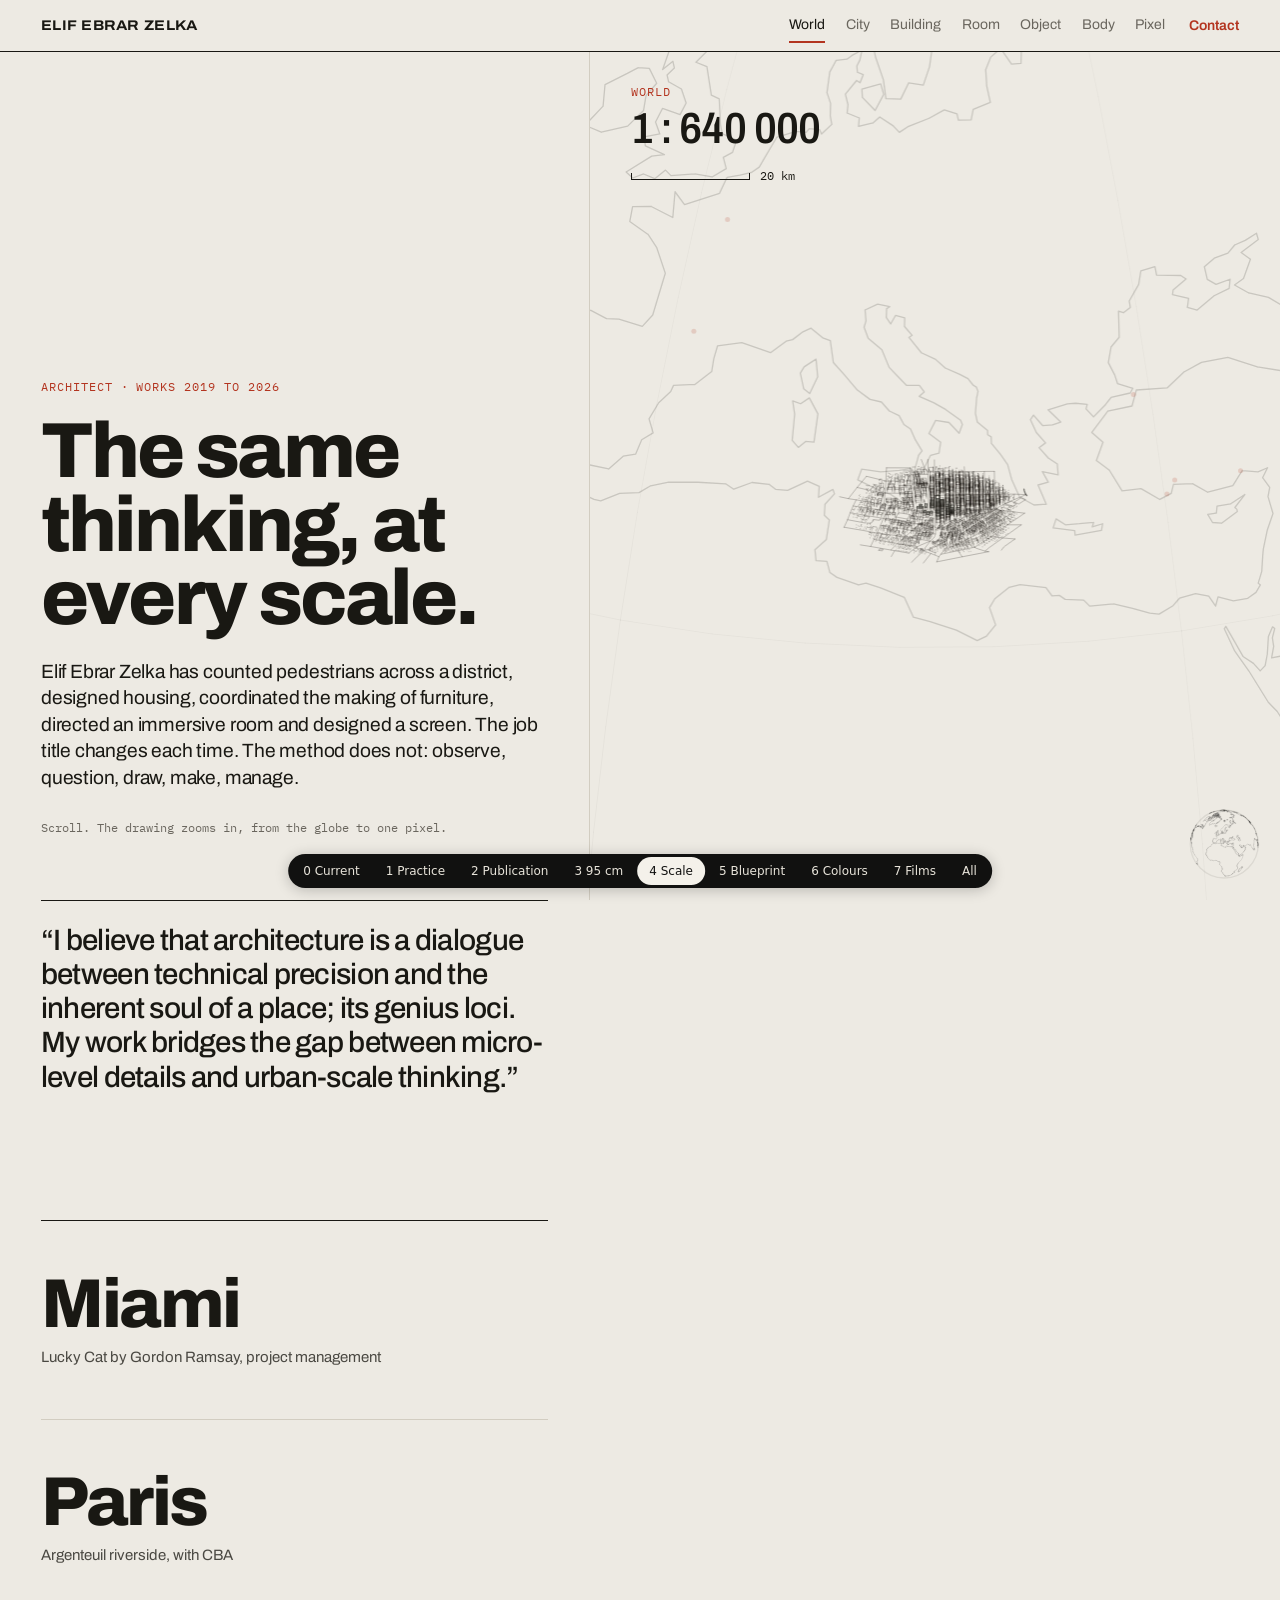
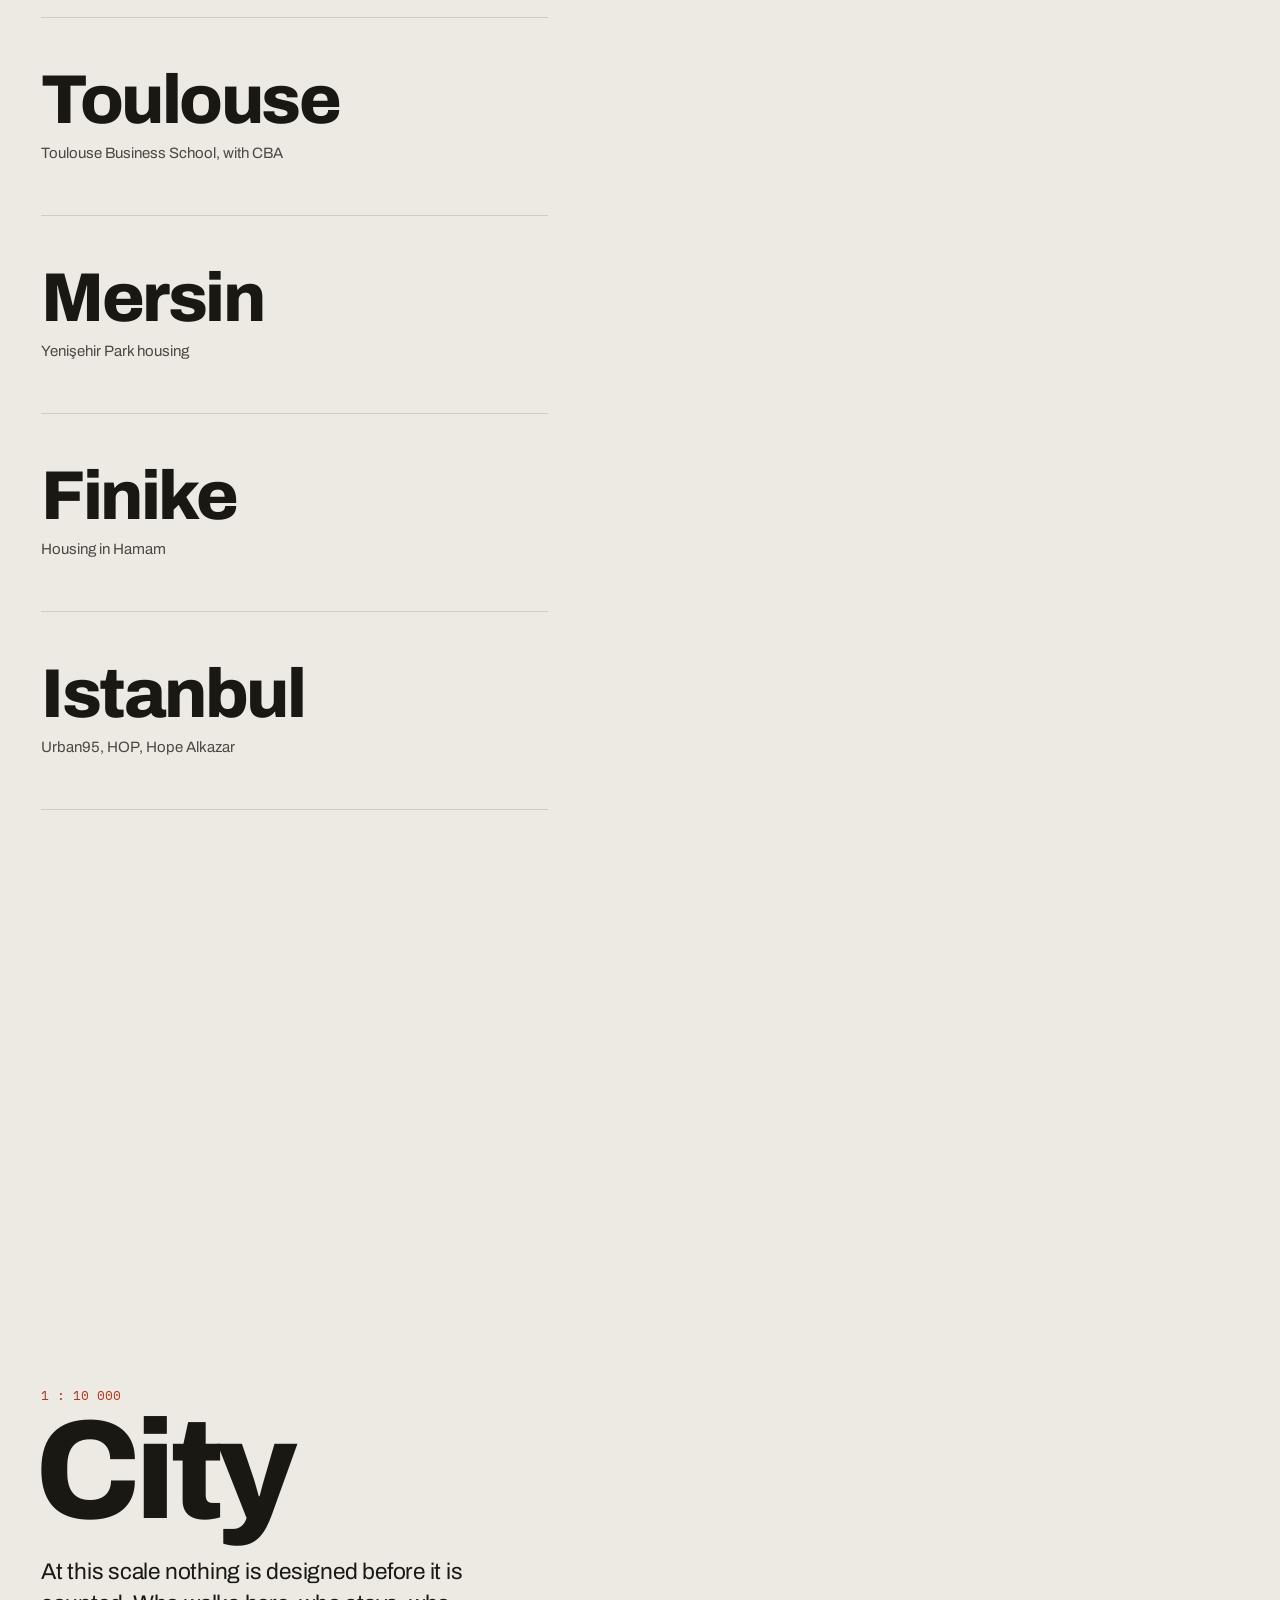
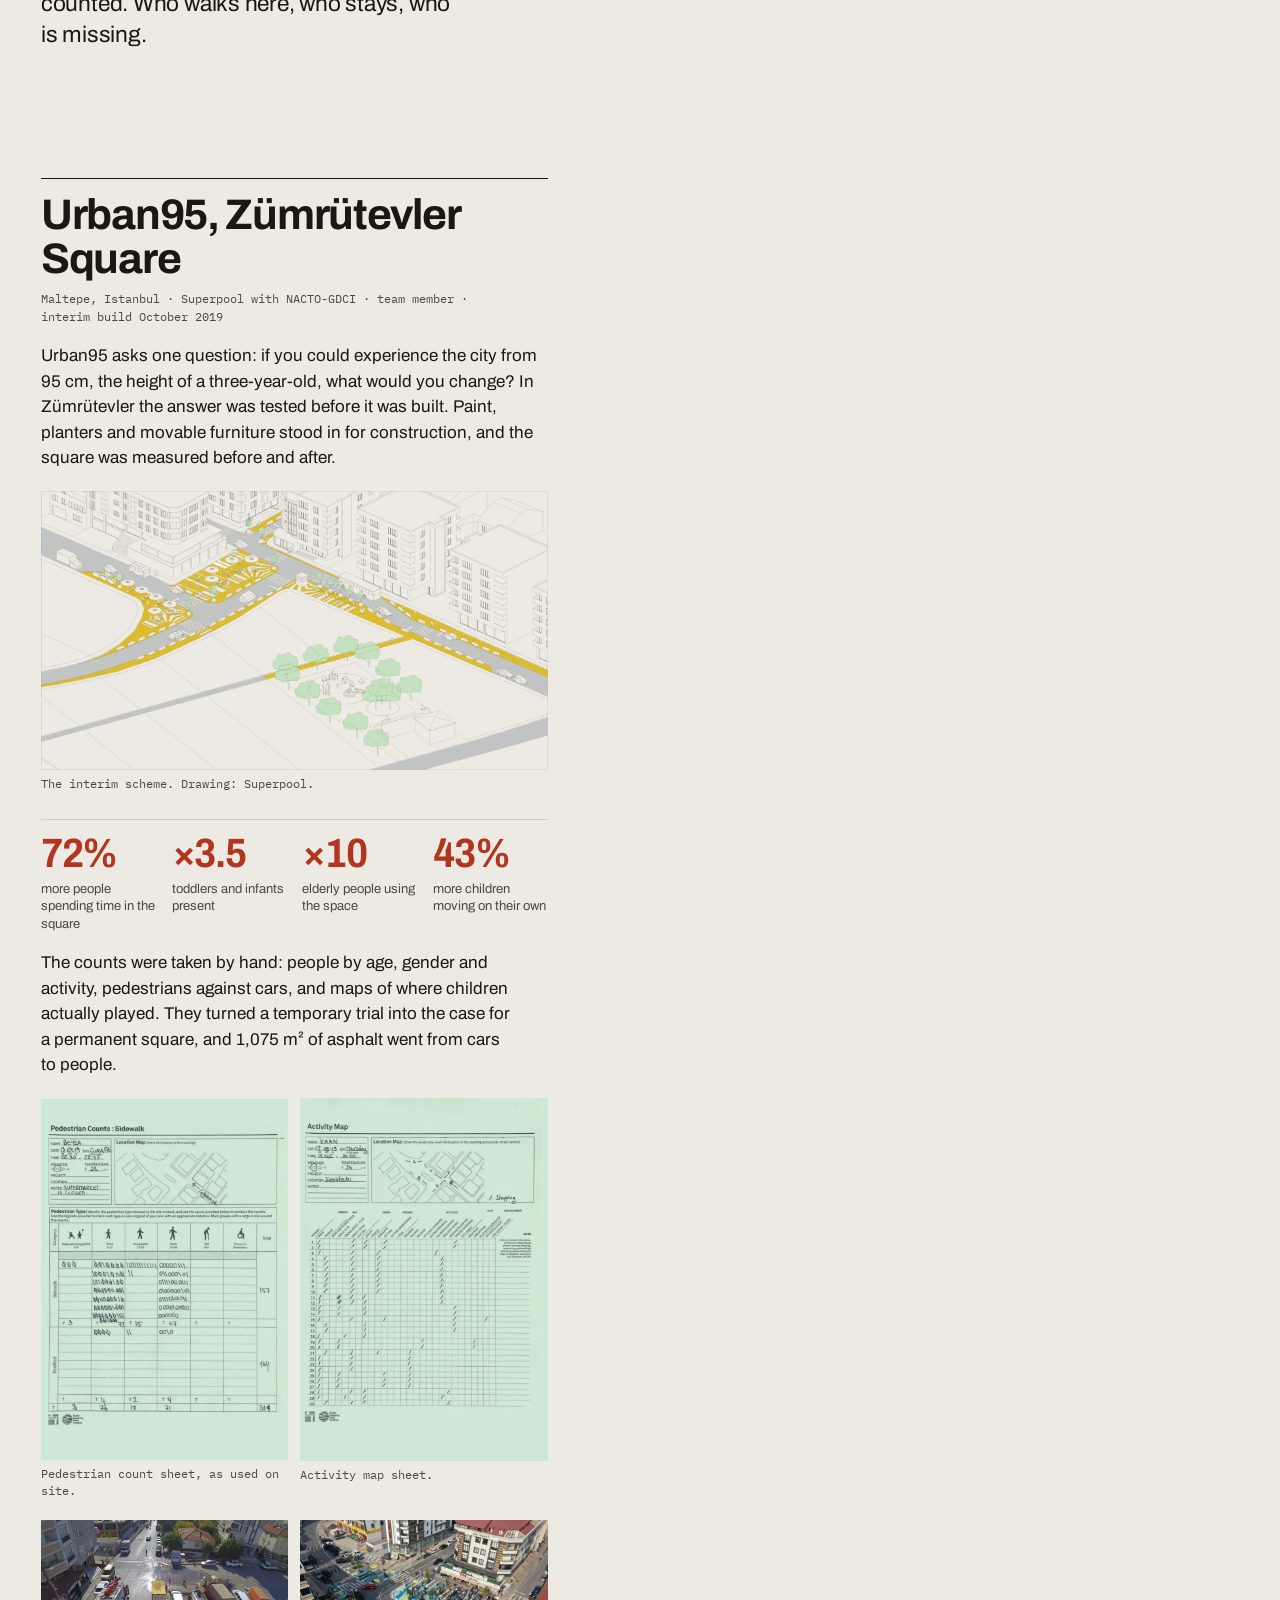
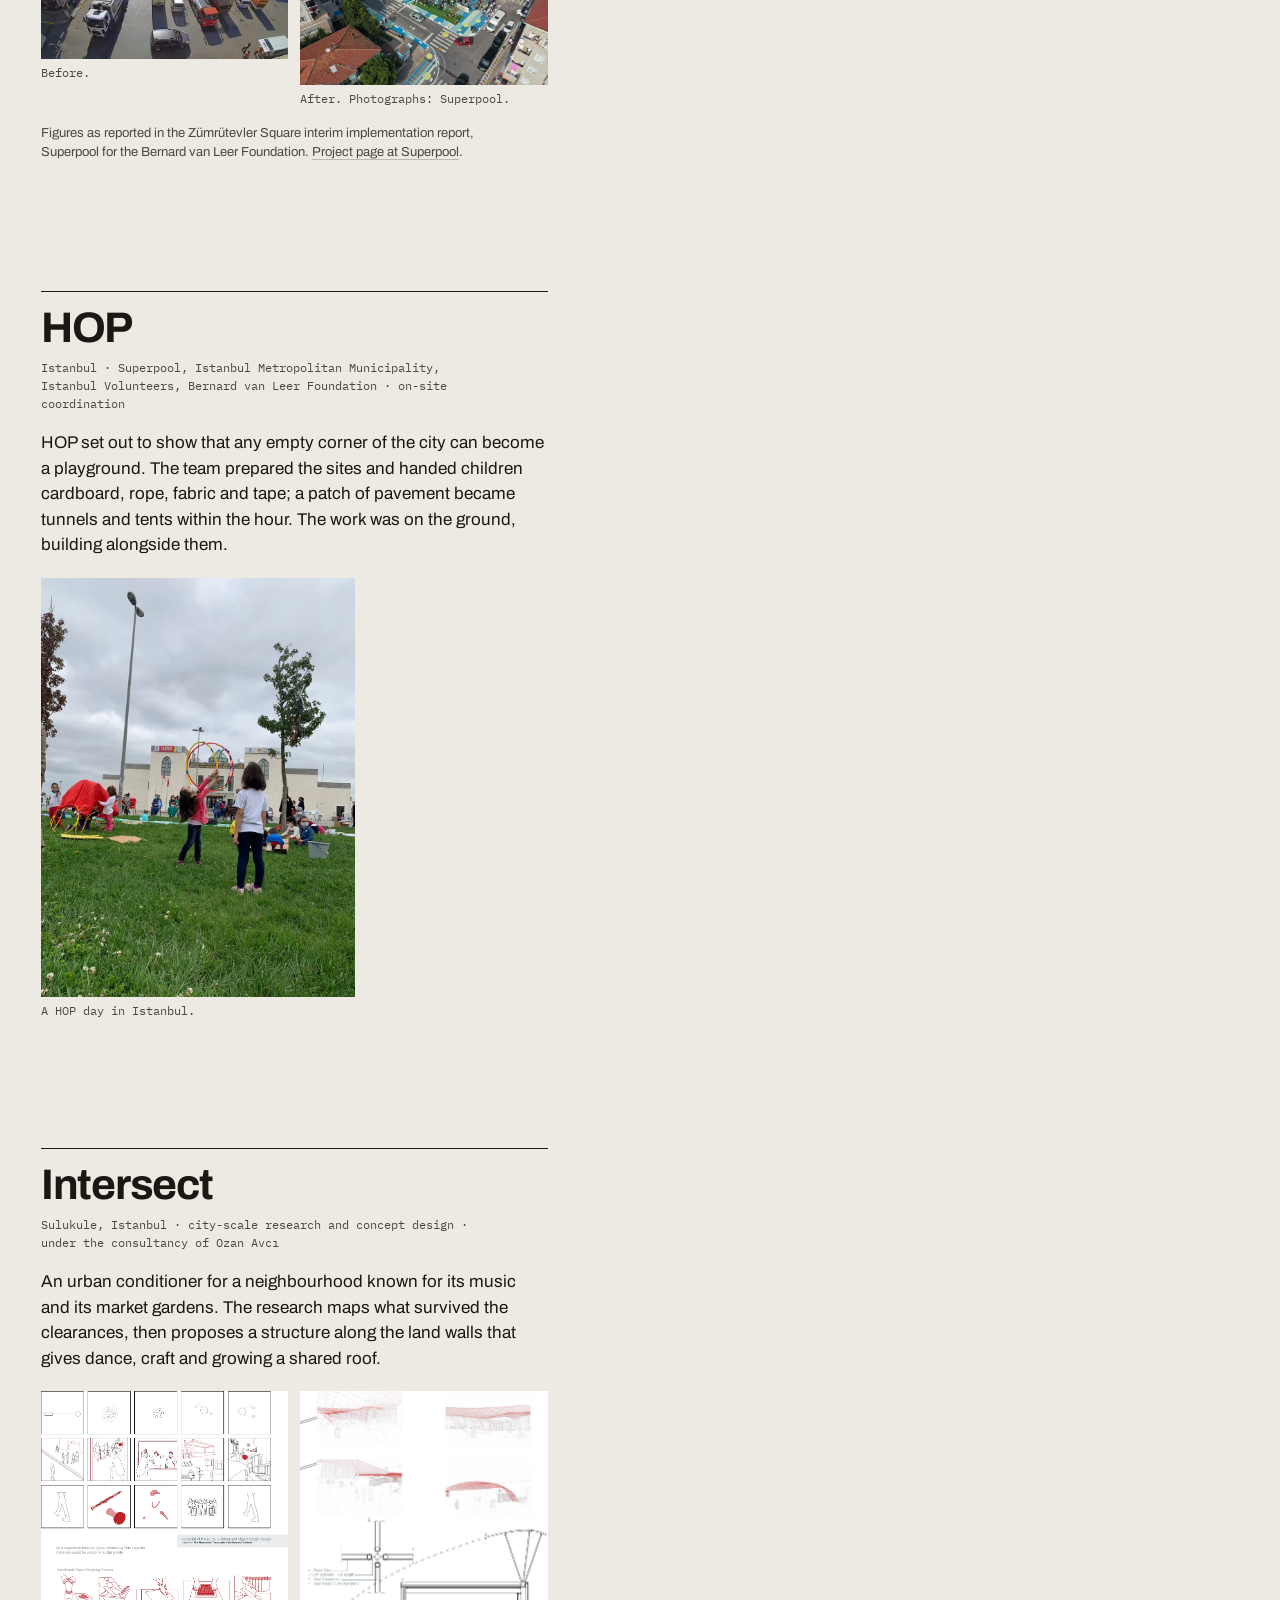
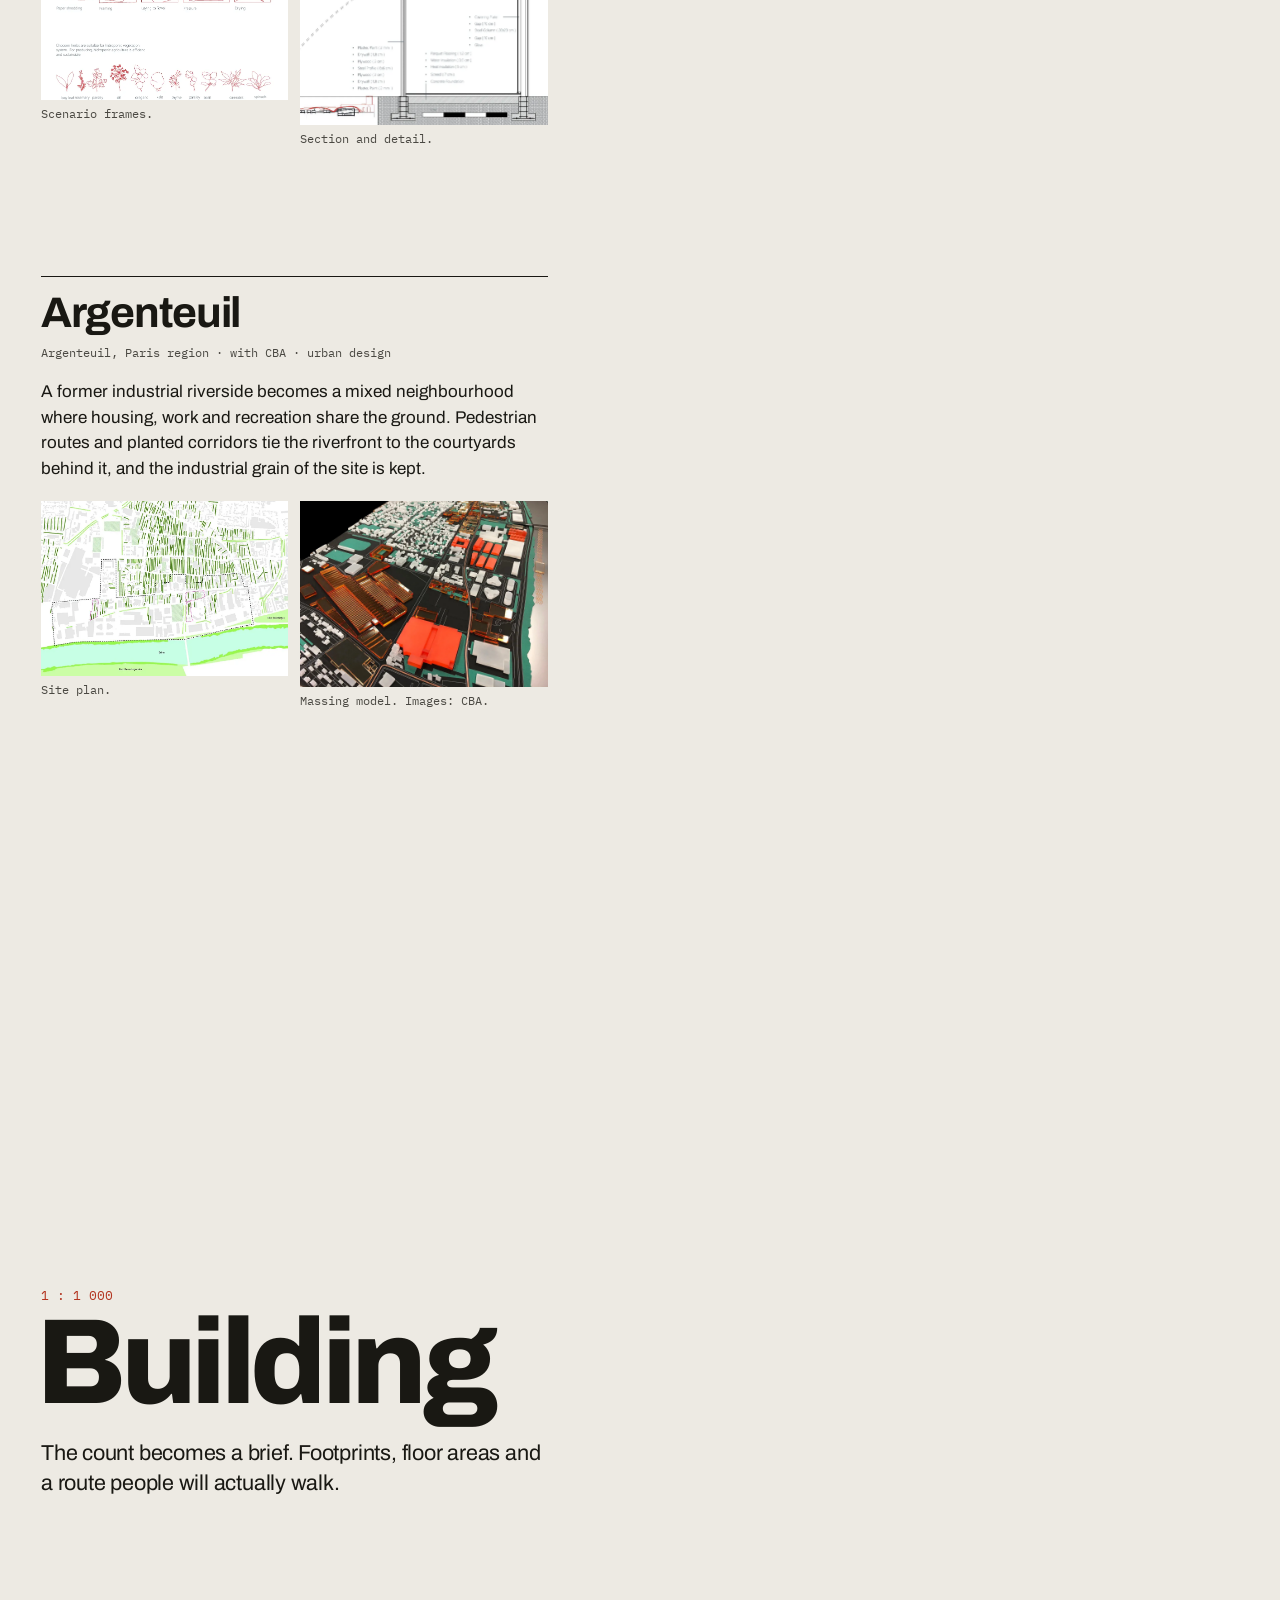
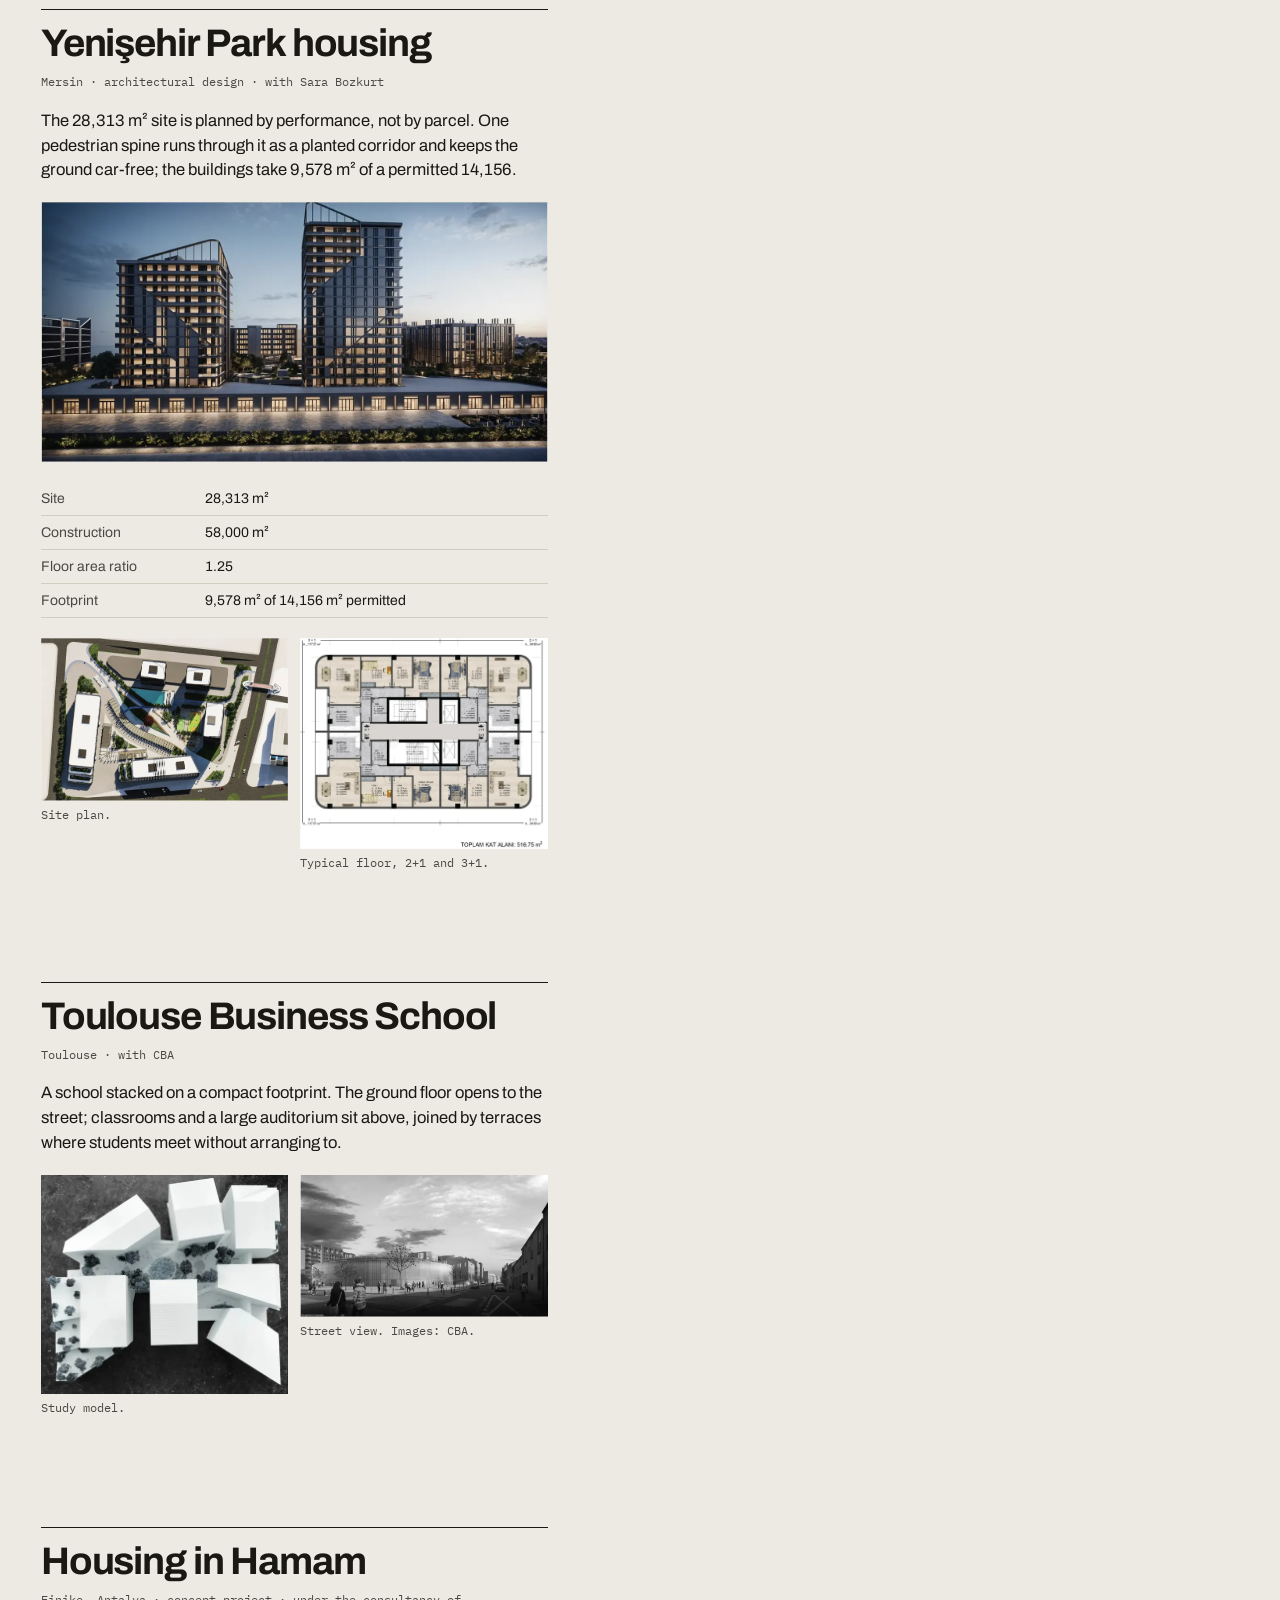
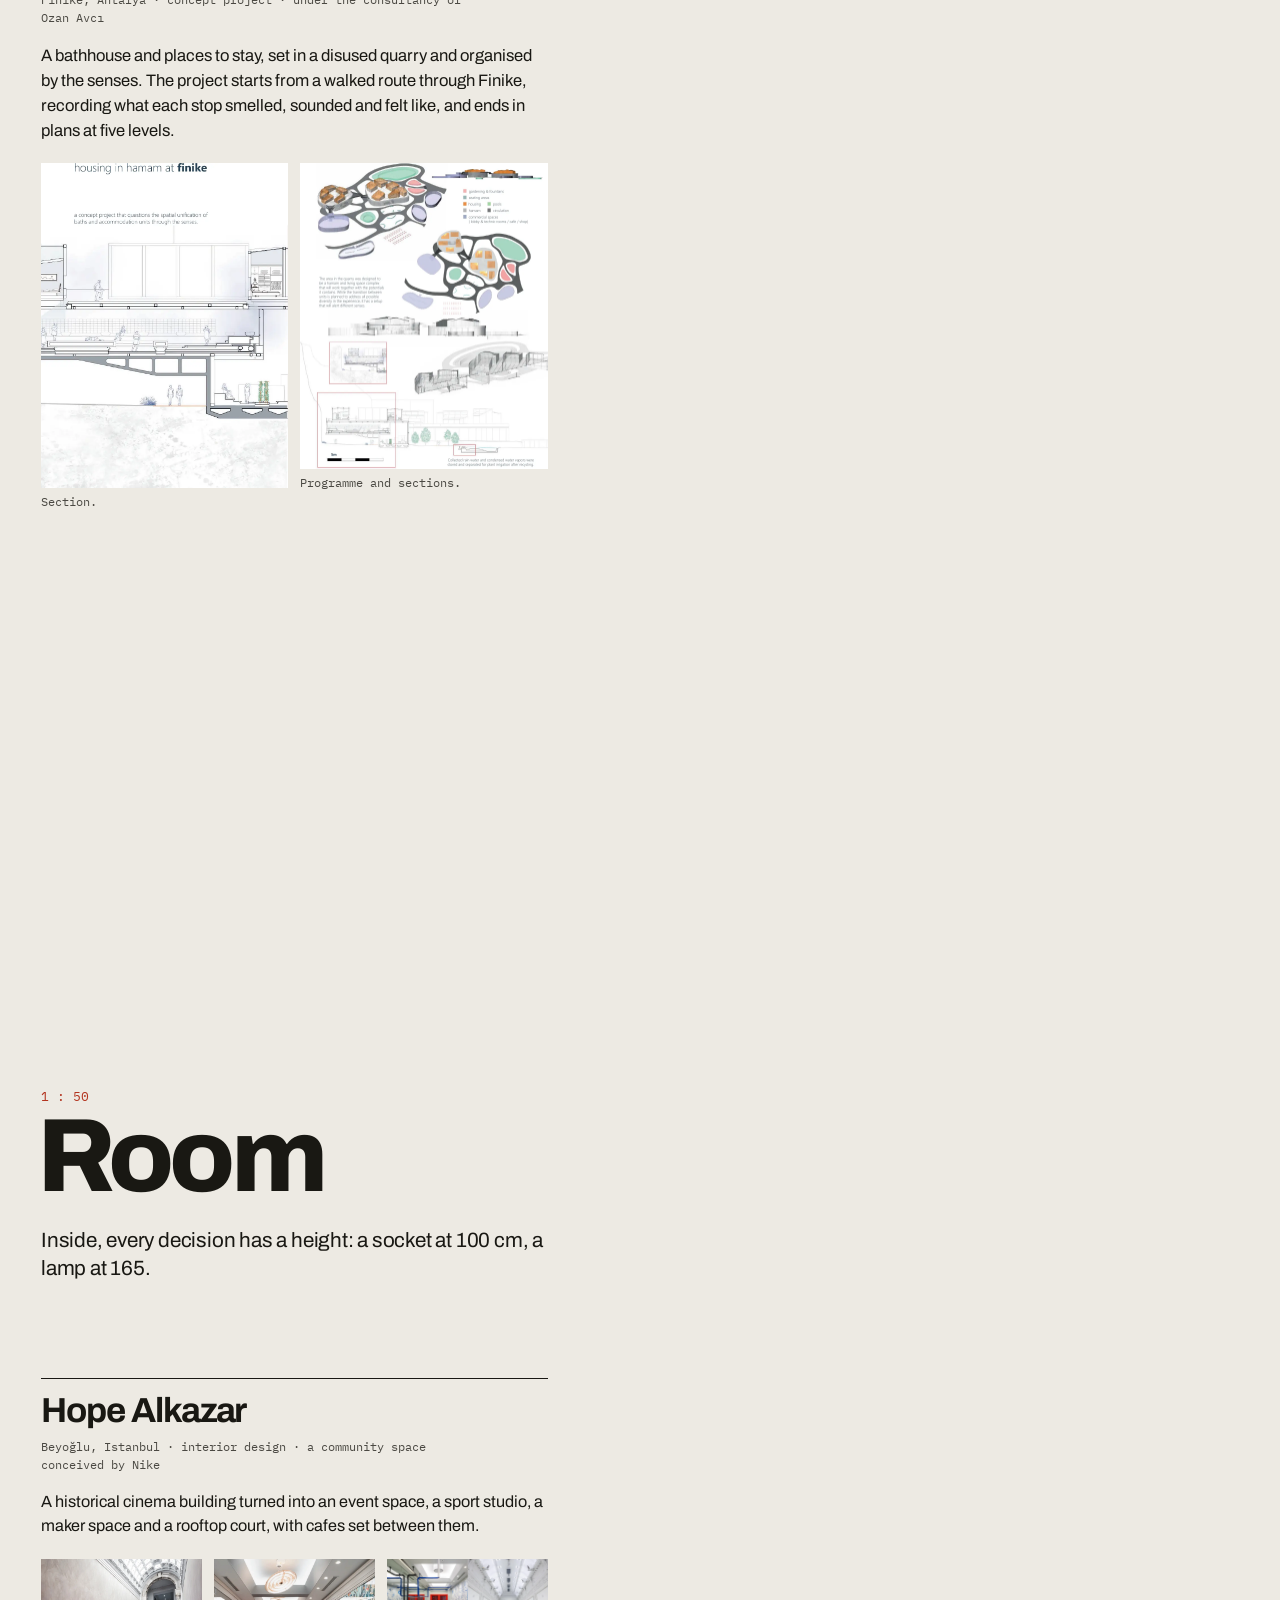
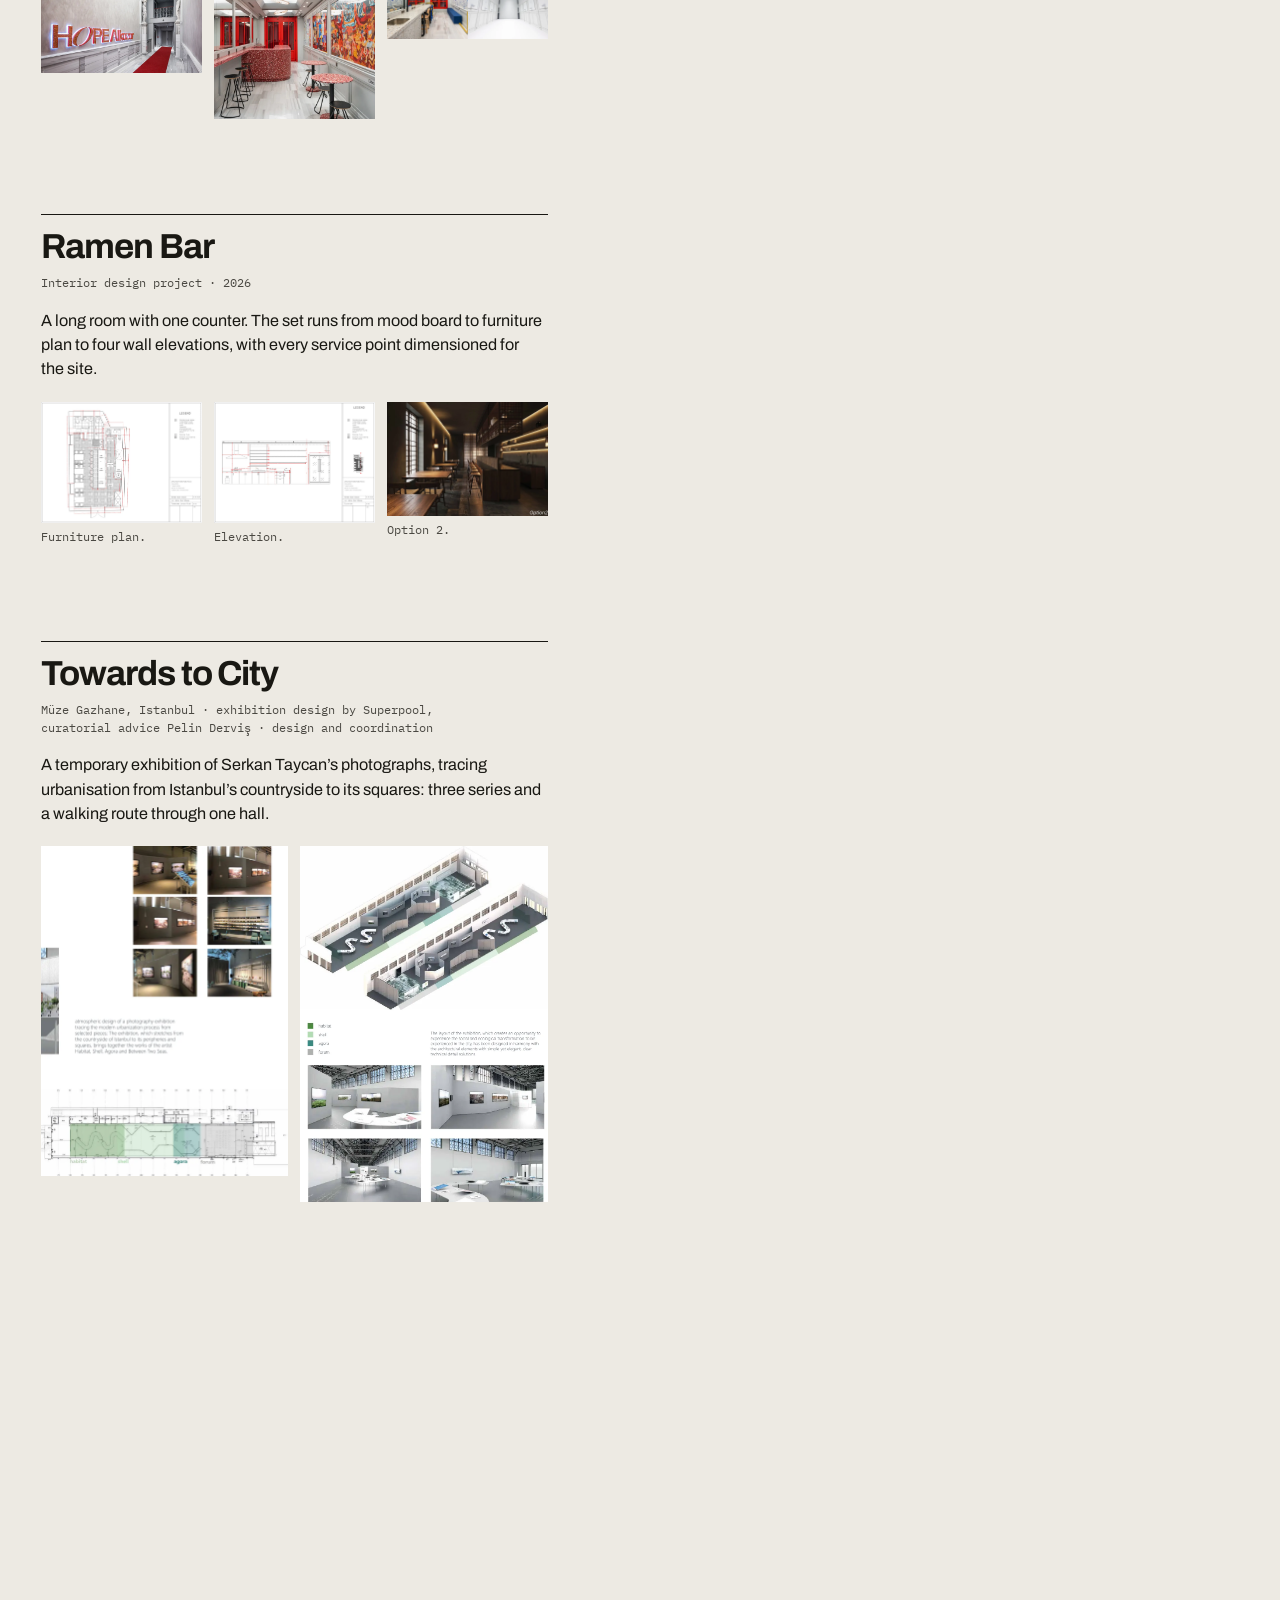
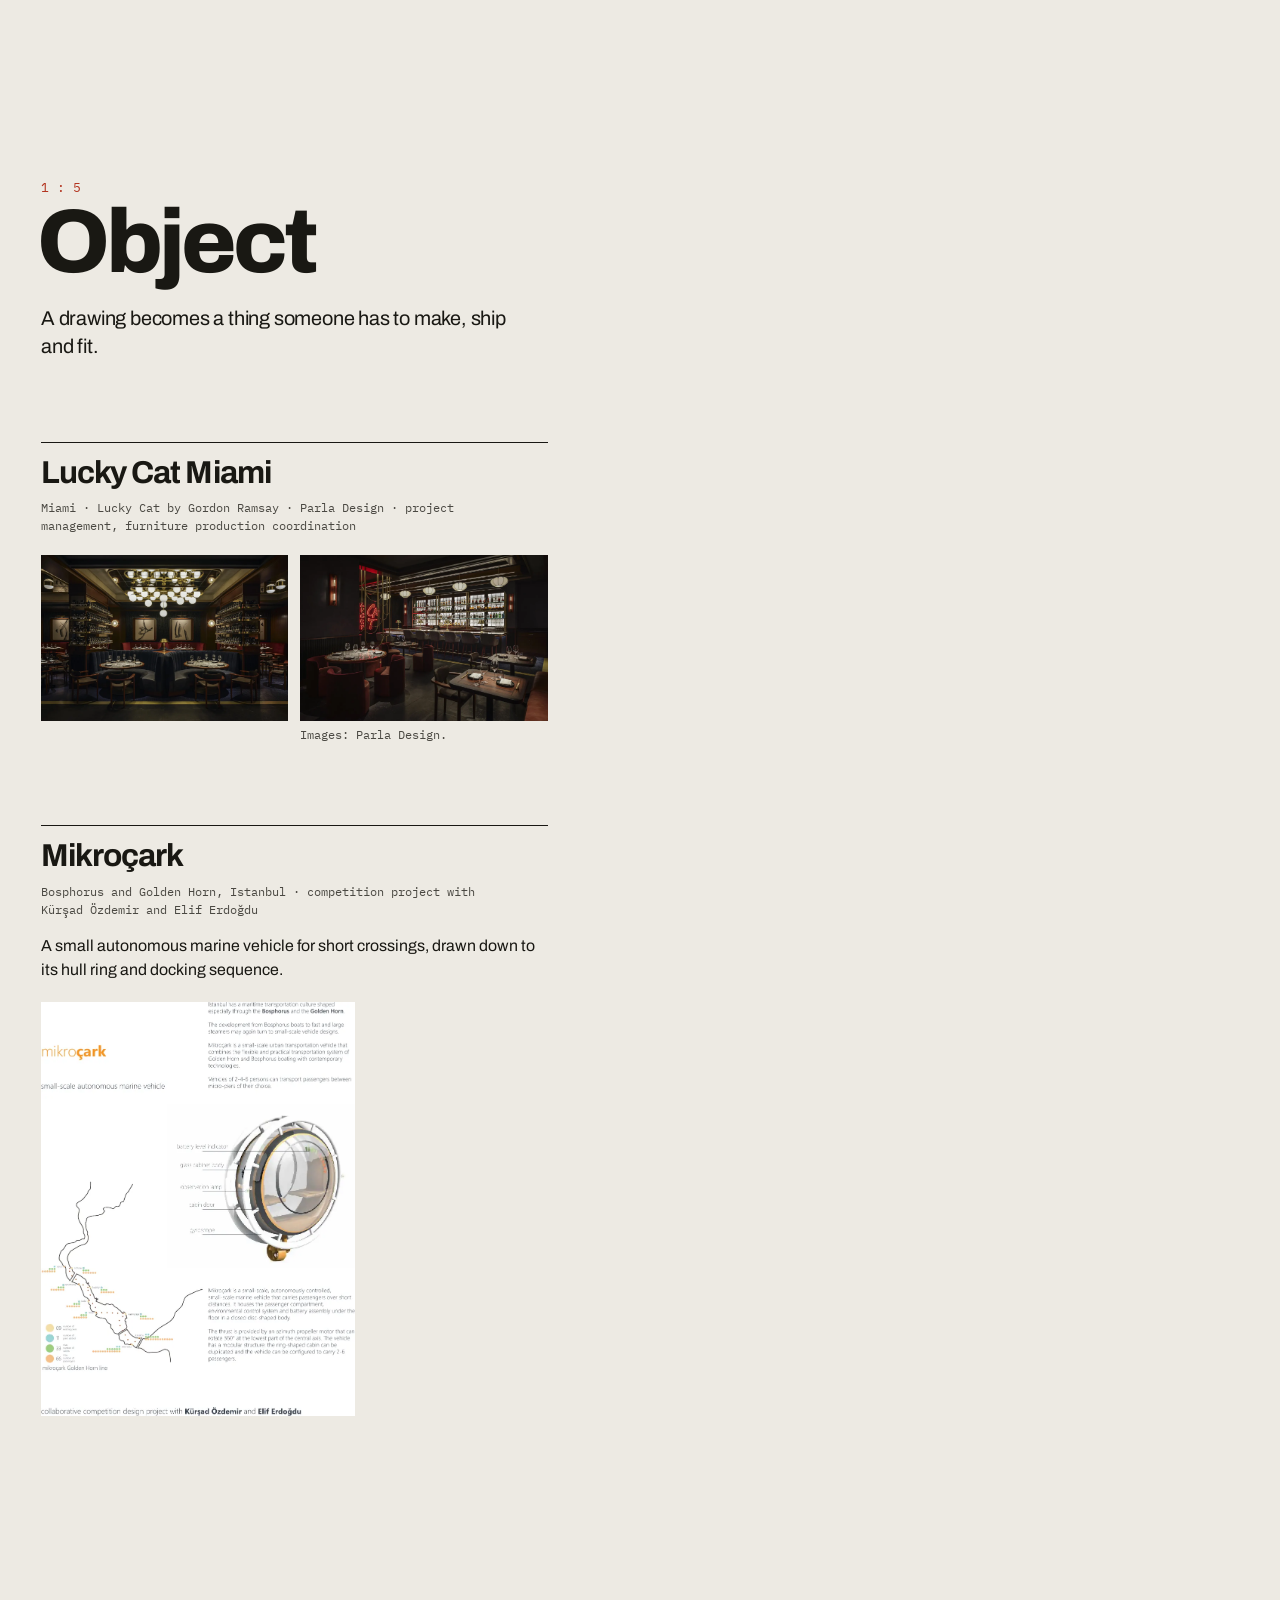
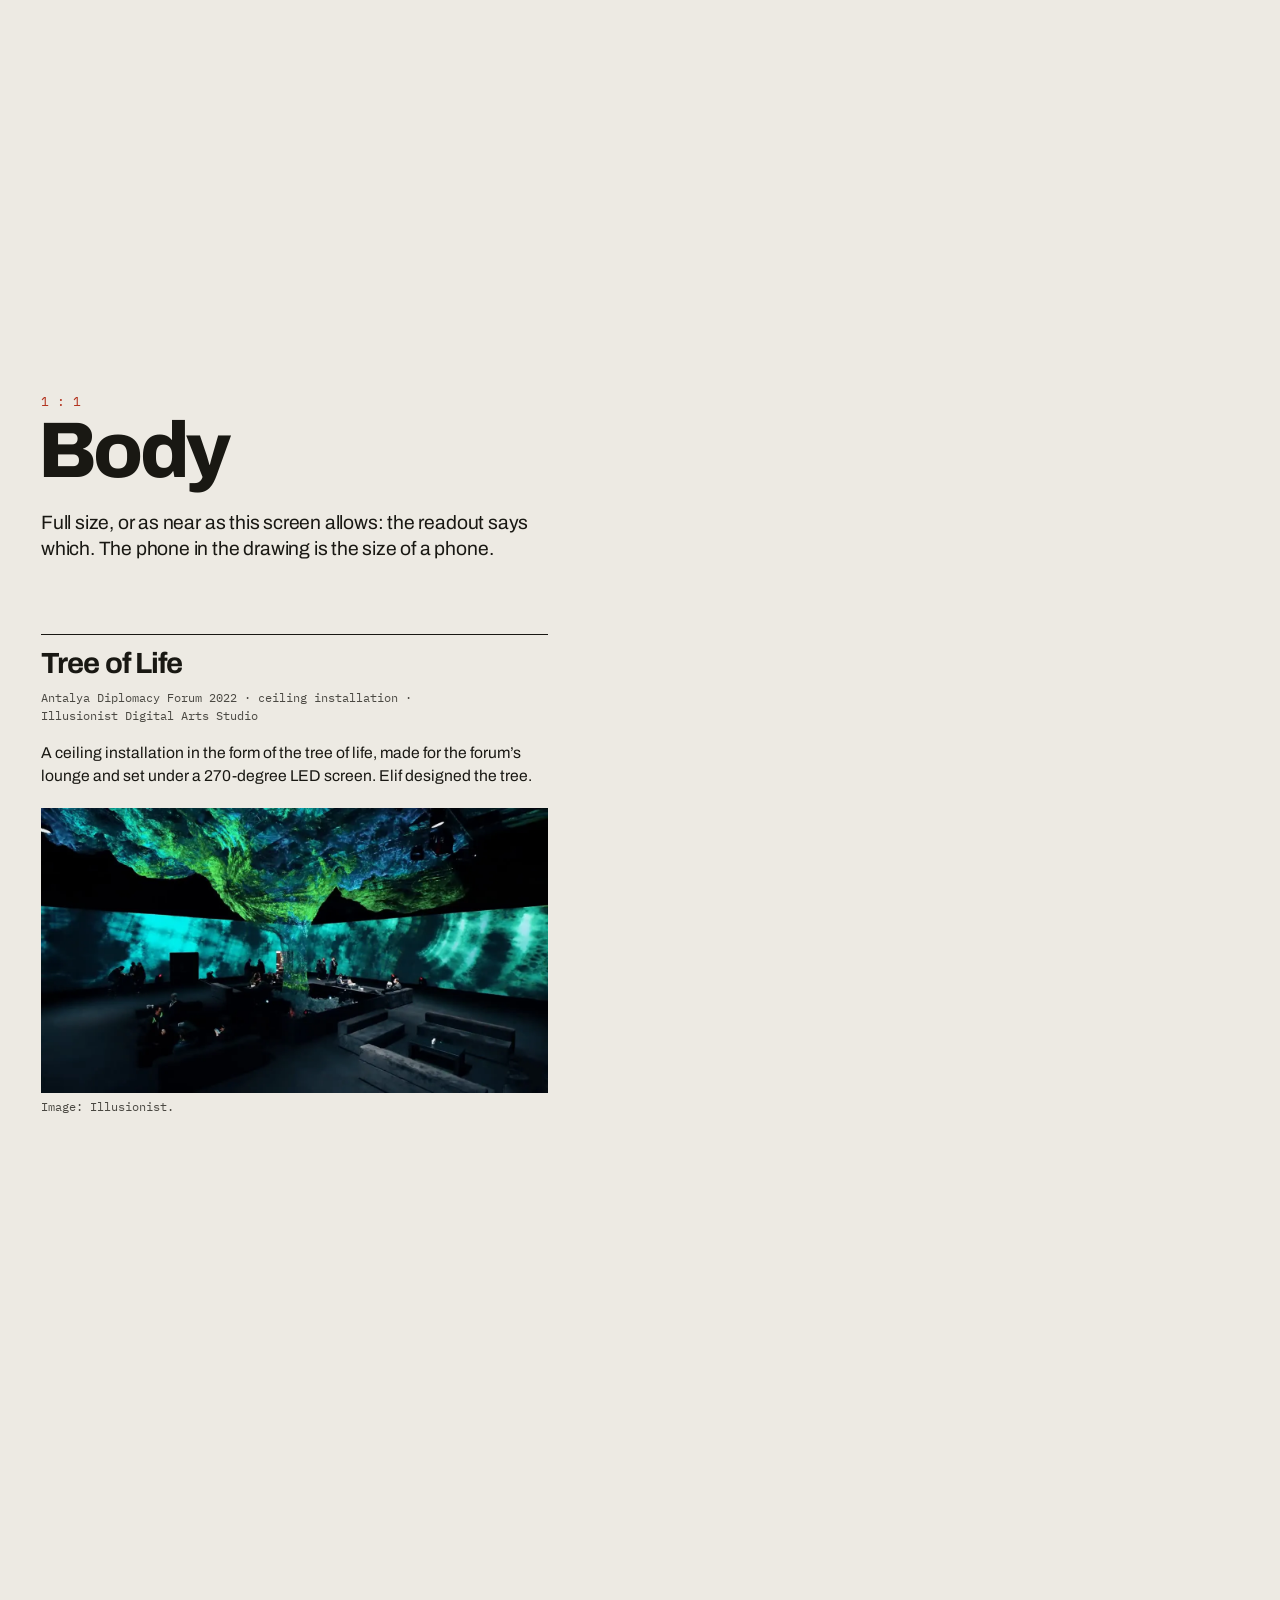
==== commit 0c68d1fb: "Open project pictures large on click A click or Enter grows the picture from its place on the page t" ====
--- a/v4/index.html
+++ b/v4/index.html
@@ -279,6 +279,7 @@
 <script src="city.js"></script>
 <script src="models.js"></script>
 <script src="journey.js"></script>
+<script src="../shared/zoom.js"></script>
 <script src="../shared/site.js"></script>
 <script src="../shared/switch.js"></script>
 </body>
--- a/shared/drawings.css
+++ b/shared/drawings.css
@@ -94,3 +94,16 @@
   .js [data-rv], .js [data-fig] .late { opacity: 1; transform: none; }
   .js [data-fig] .d path { stroke-dashoffset: 0; }
 }
+
+/* ── pictures open large (zoom.js) ── */
+img[data-zoom] { cursor: zoom-in; }
+.zoom { position: fixed; inset: 0; width: 100%; height: 100%; max-width: none; max-height: none; border: 0; overflow: hidden; cursor: zoom-out; color: var(--bone); background-color: transparent; transition: background-color 260ms ease; }
+.zoom::backdrop { background: transparent; }
+.zoom.open { background-color: rgba(8, 10, 16, 0.93); background-color: color-mix(in srgb, var(--dark) 93%, transparent); }
+.zoom-img { position: absolute; max-width: none; transform-origin: 0 0; transition: transform 280ms cubic-bezier(0.22, 0.61, 0.36, 1); will-change: transform; }
+.zoom.open .zoom-img { transition-duration: 380ms; }
+.zoom-cap { position: absolute; font-family: var(--mono); font-size: 12px; line-height: 1.4; opacity: 0; transition: opacity 160ms ease; }
+.zoom-x { position: absolute; top: 10px; right: 12px; min-height: 40px; padding: 8px 16px; border: 1px solid currentColor; color: inherit; font-family: var(--mono); font-size: 12px; text-transform: uppercase; letter-spacing: 0.08em; opacity: 0; transition: opacity 160ms ease, background-color 160ms ease, color 160ms ease; }
+.zoom-x::after { content: ' ×'; }
+.zoom.open .zoom-cap, .zoom.open .zoom-x { opacity: 1; }
+@media (hover: hover) { .zoom-x:hover { background: var(--bone); color: var(--dark); } }
